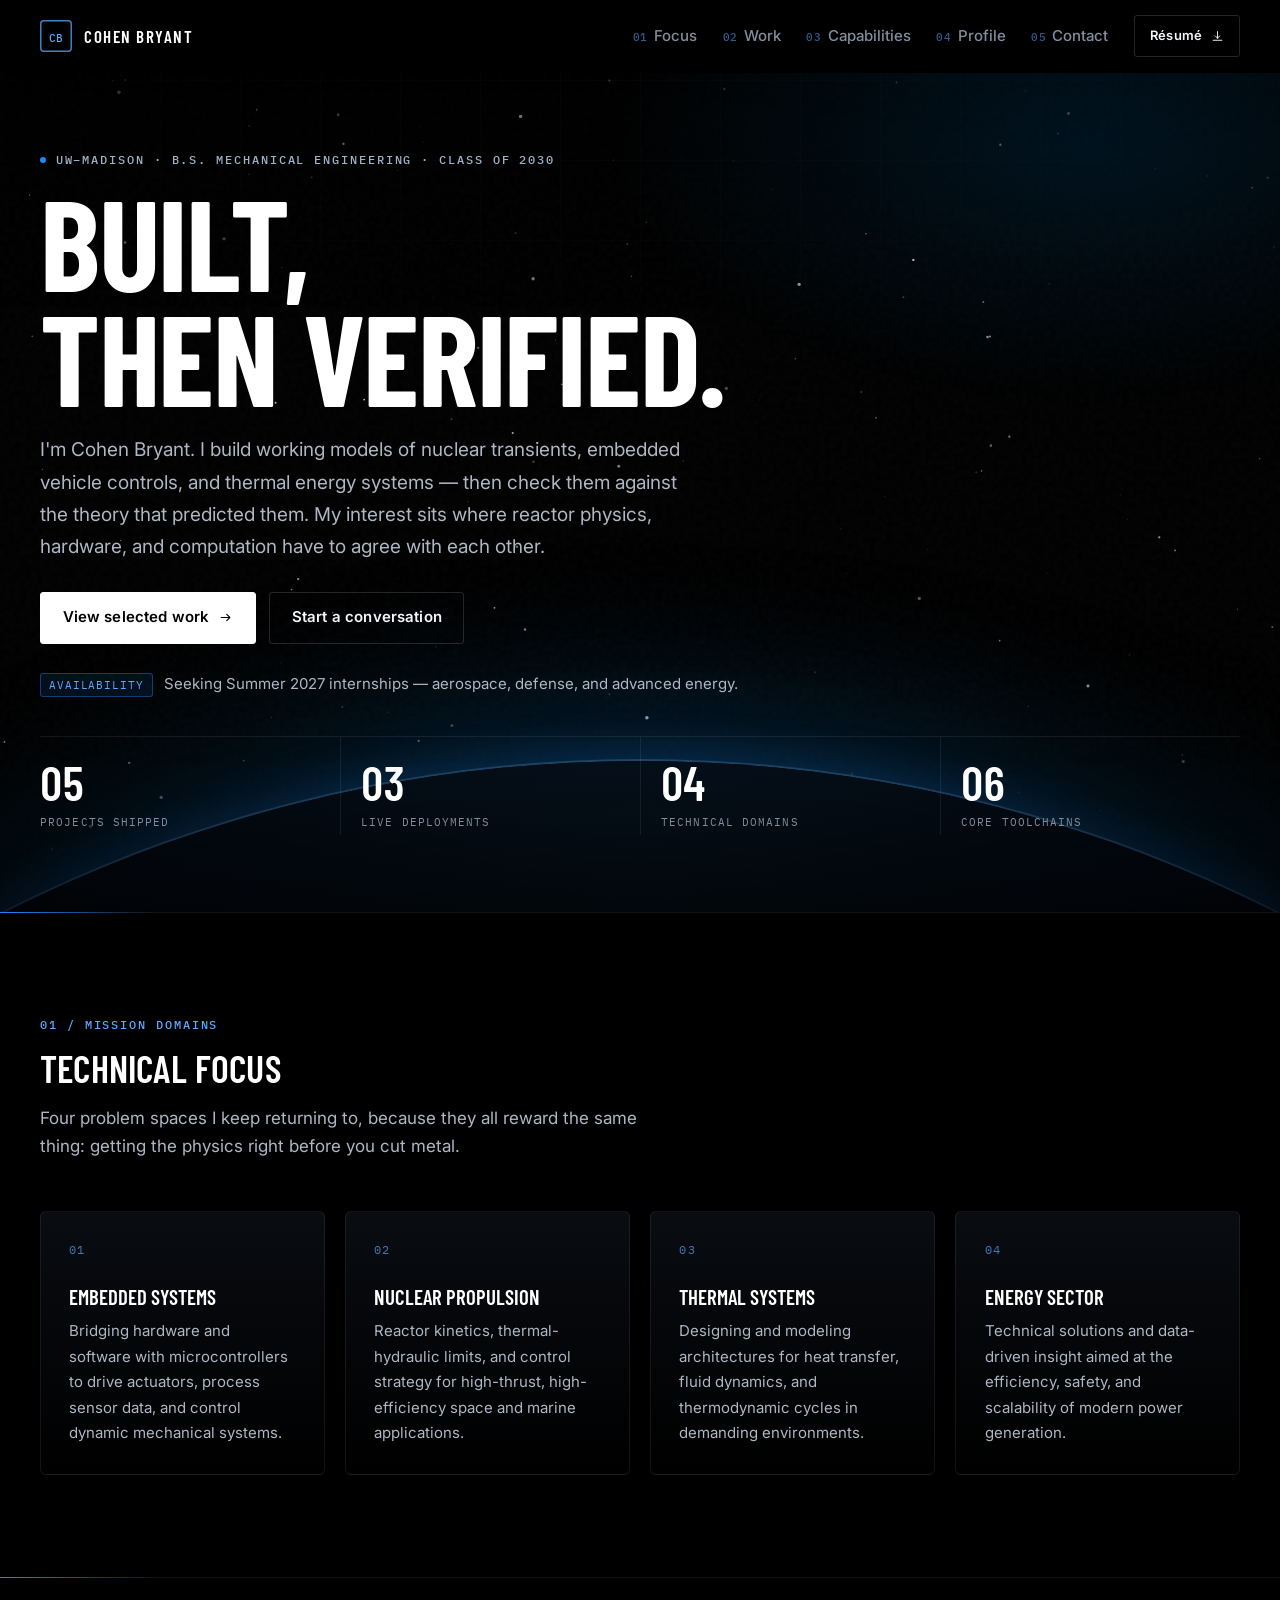
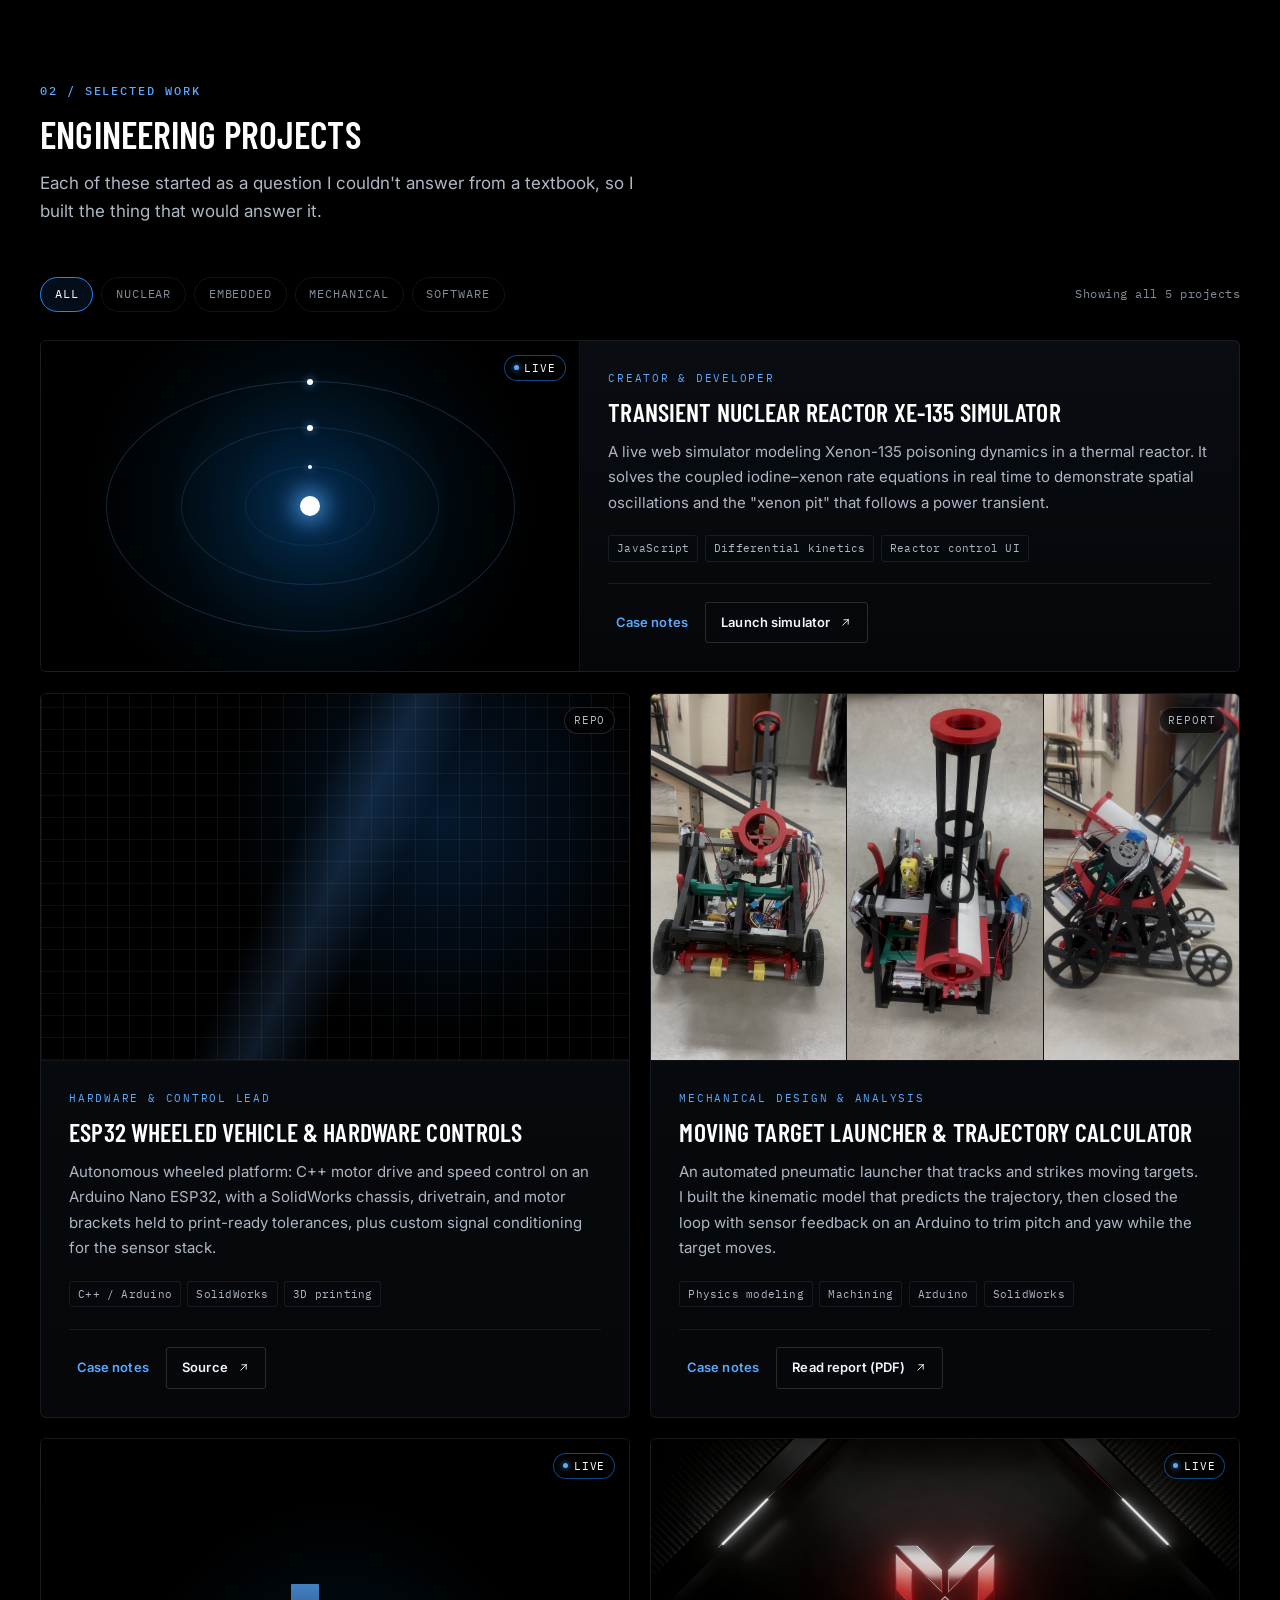
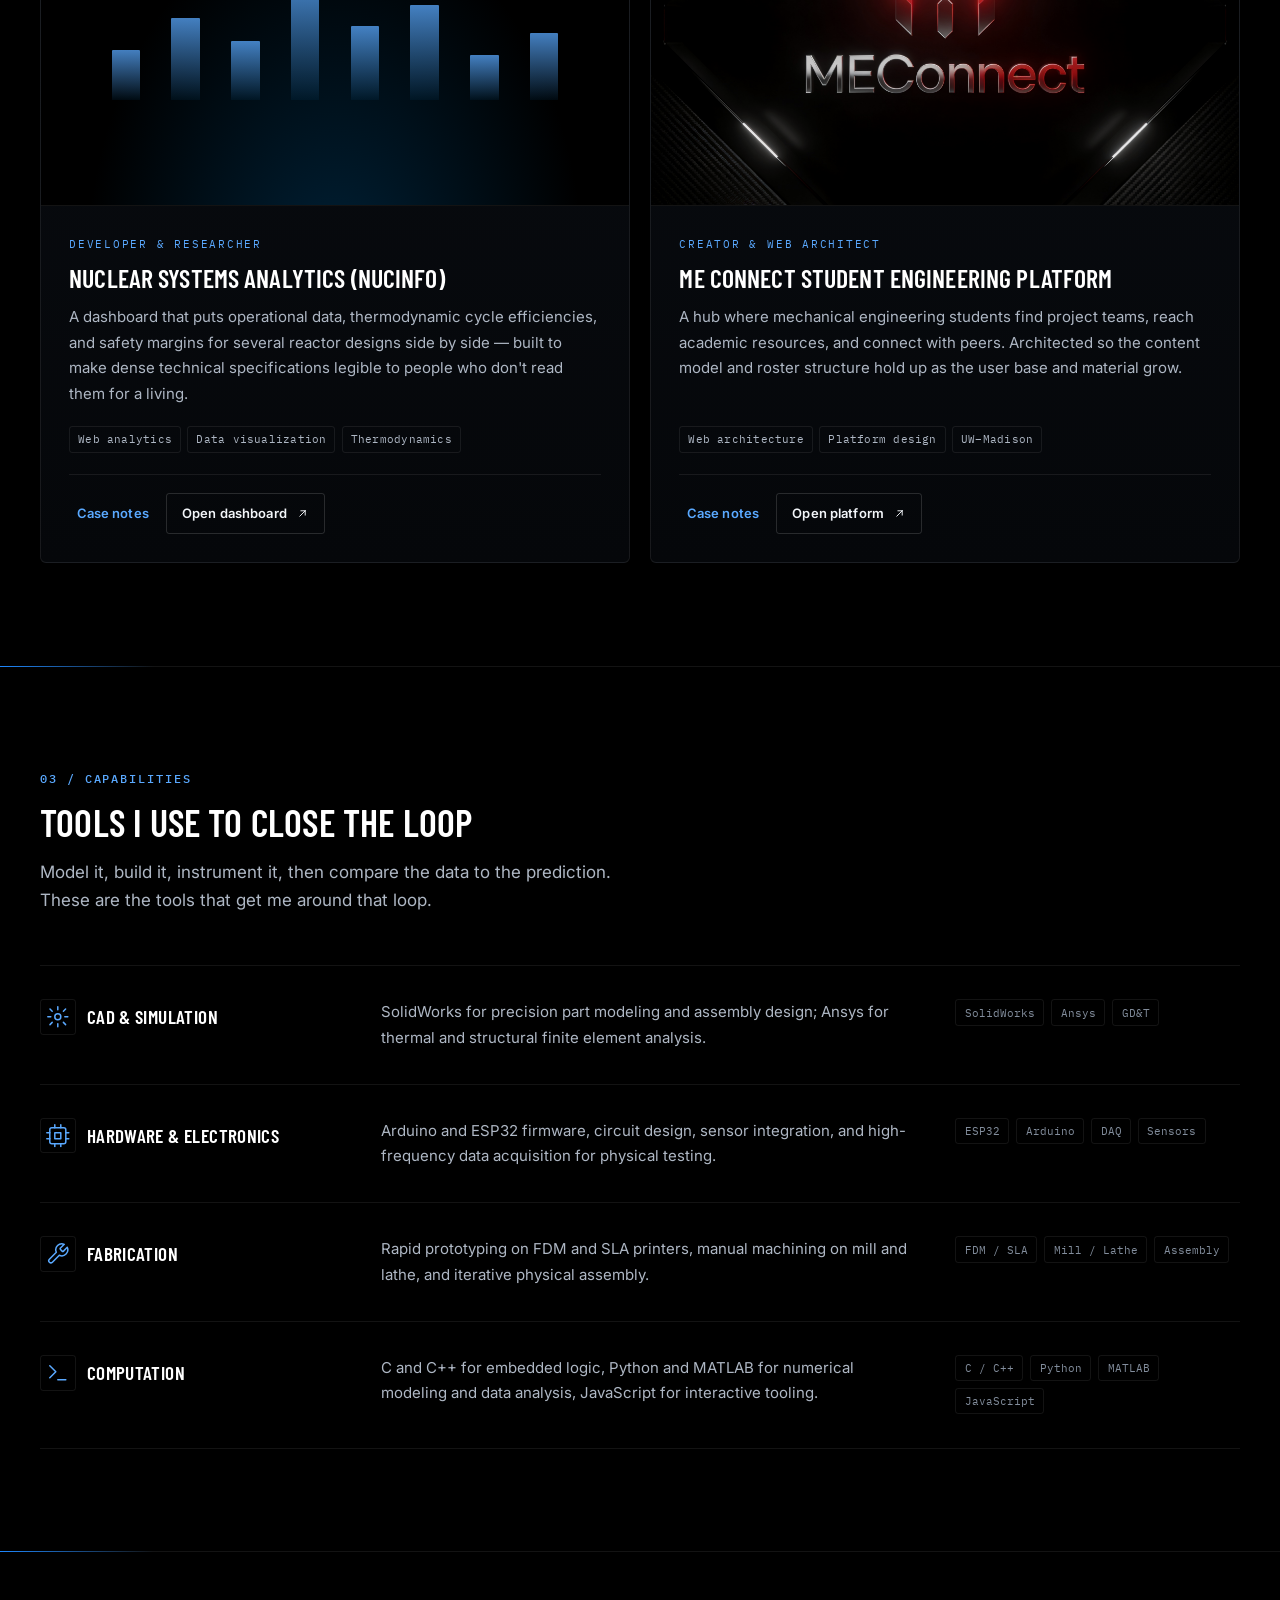
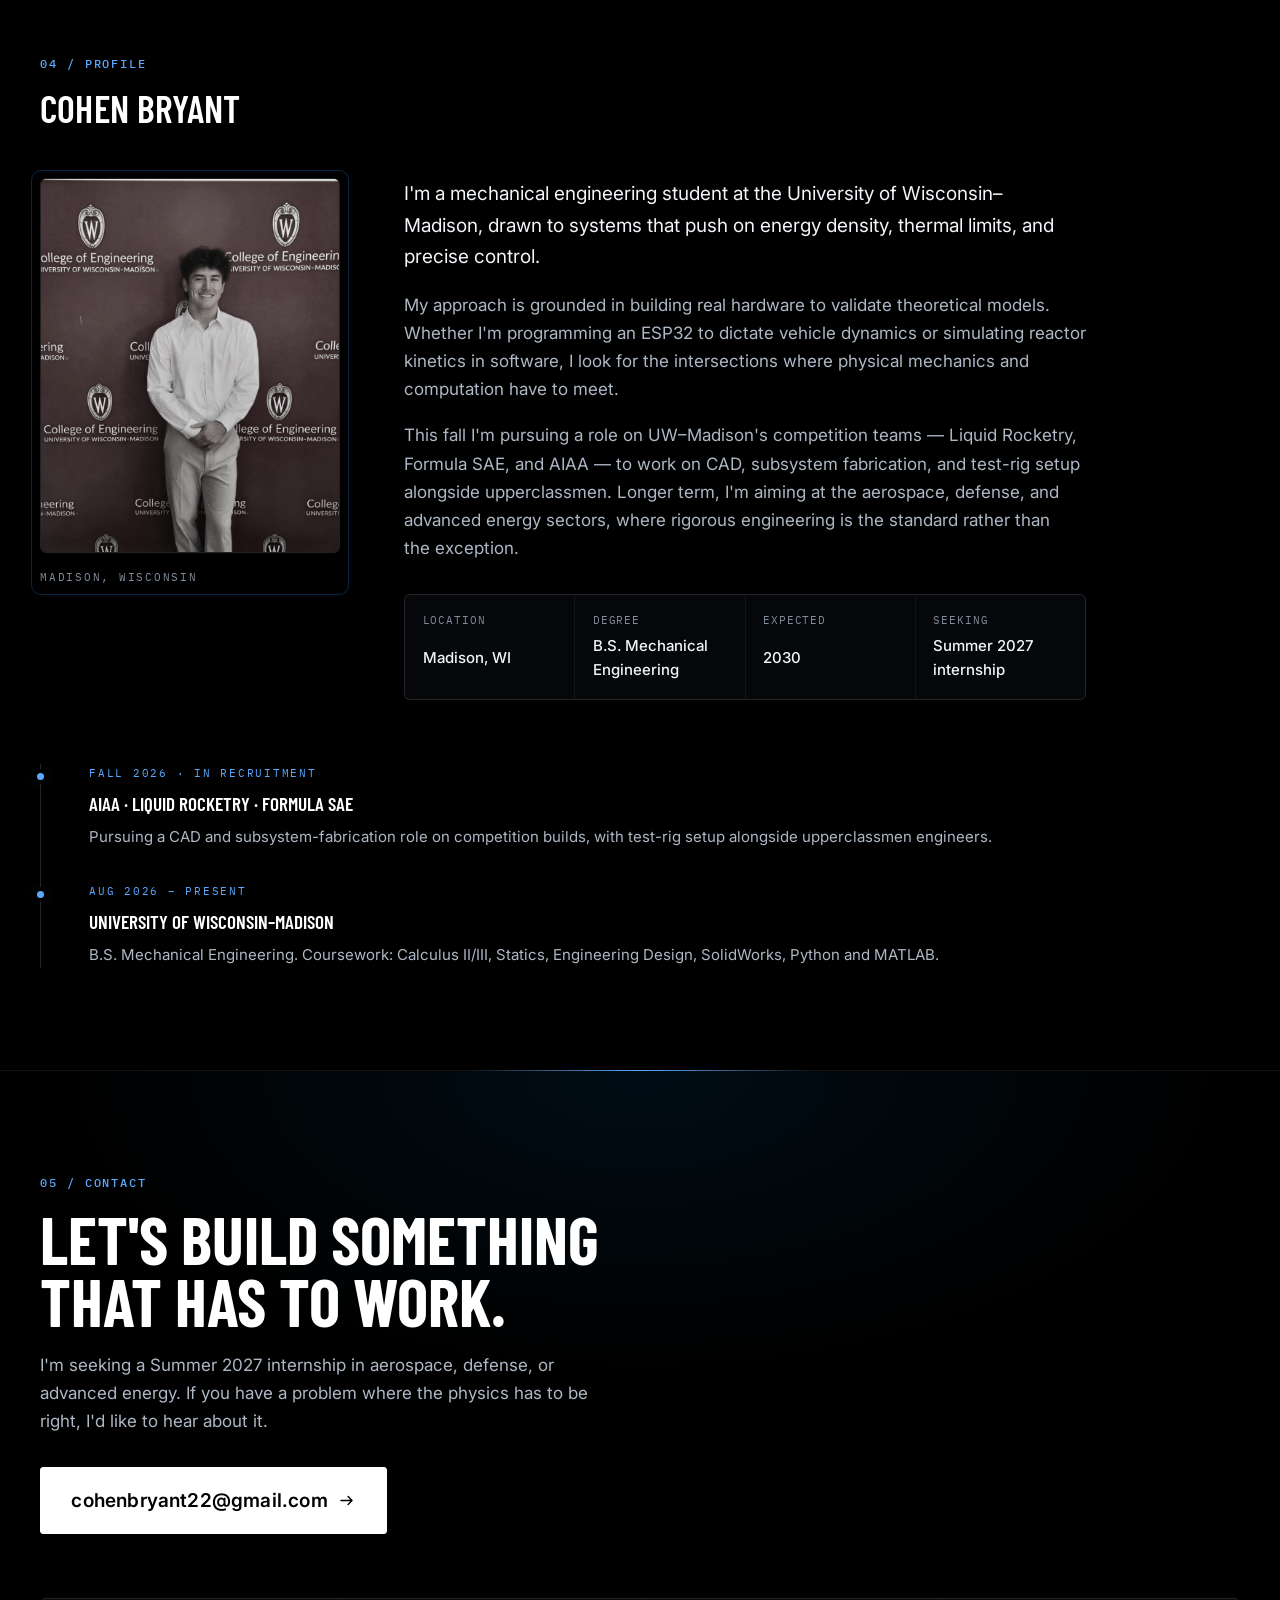
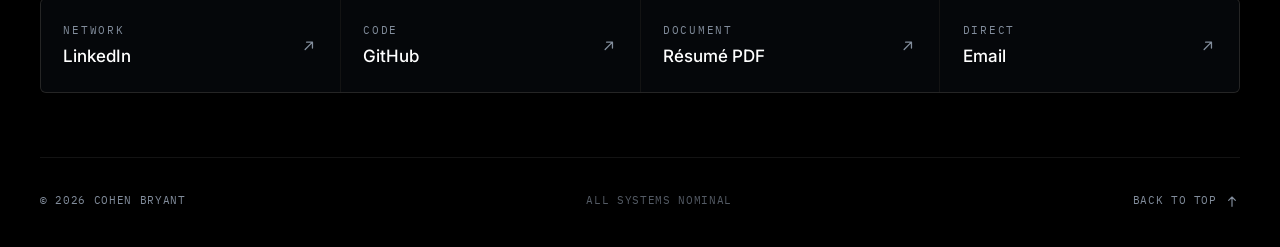
==== index.html @ 063d66de "Rebuild portfolio with SpaceX-inspired design system and deployment infra Rework the site so it read" ====
<!DOCTYPE html>
<html lang="en" dir="ltr">
<head>
<meta charset="UTF-8">
<meta name="viewport" content="width=device-width, initial-scale=1">

<title>Cohen Bryant — Mechanical Engineering | Nuclear Propulsion &amp; Thermal Systems</title>
<meta name="description" content="Cohen Bryant is a mechanical engineering student at UW–Madison building nuclear transient models, embedded vehicle controls, and thermal energy systems — then verifying them against theory. Seeking Summer 2027 internships in aerospace, defense, and advanced energy.">
<meta name="author" content="Cohen Bryant">
<meta name="theme-color" content="#000000">
<meta name="color-scheme" content="dark">

<!--
  ┌───────────────────────────────────────────────────────────────────┐
  │  SITE URL — change this in one pass if the domain changes.        │
  │  Appears in: canonical, og:url, og:image, twitter:image,          │
  │  JSON-LD (@id + url), and sitemap.xml.                            │
  │  Current value: https://portfolio-six-ecru-11.vercel.app          │
  └───────────────────────────────────────────────────────────────────┘
-->
<link rel="canonical" href="https://portfolio-six-ecru-11.vercel.app/">

<meta property="og:type" content="website">
<meta property="og:site_name" content="Cohen Bryant">
<meta property="og:title" content="Cohen Bryant — Mechanical Engineering">
<meta property="og:description" content="Nuclear transient modeling, embedded vehicle controls, and thermal energy systems. Built, then verified.">
<meta property="og:url" content="https://portfolio-six-ecru-11.vercel.app/">
<meta property="og:image" content="https://portfolio-six-ecru-11.vercel.app/assets/og-cover.png">
<meta property="og:image:width" content="1200">
<meta property="og:image:height" content="630">
<meta property="og:image:alt" content="Cohen Bryant — Mechanical Engineering, University of Wisconsin–Madison">
<meta property="og:locale" content="en_US">

<meta name="twitter:card" content="summary_large_image">
<meta name="twitter:title" content="Cohen Bryant — Mechanical Engineering">
<meta name="twitter:description" content="Nuclear transient modeling, embedded vehicle controls, and thermal energy systems. Built, then verified.">
<meta name="twitter:image" content="https://portfolio-six-ecru-11.vercel.app/assets/og-cover.png">

<link rel="icon" href="assets/favicon.svg" type="image/svg+xml">
<link rel="apple-touch-icon" href="assets/apple-touch-icon.png">
<link rel="manifest" href="site.webmanifest">

<link rel="preconnect" href="https://fonts.googleapis.com">
<link rel="preconnect" href="https://fonts.gstatic.com" crossorigin>
<link rel="stylesheet" href="https://fonts.googleapis.com/css2?family=Barlow+Condensed:wght@500;600;700&family=IBM+Plex+Mono:wght@400;500&family=Inter:wght@400;500;600;700&display=swap">
<link rel="stylesheet" href="styles.css">

<script>document.documentElement.classList.add('js');</script>

<script type="application/ld+json">
{
  "@context": "https://schema.org",
  "@graph": [
    {
      "@type": "Person",
      "@id": "https://portfolio-six-ecru-11.vercel.app/#cohen",
      "name": "Cohen Bryant",
      "url": "https://portfolio-six-ecru-11.vercel.app/",
      "image": "https://portfolio-six-ecru-11.vercel.app/assets/cohen-headshot.jpg",
      "email": "cohenbryant22@gmail.com",
      "jobTitle": "Mechanical Engineering Student",
      "description": "Mechanical engineering student focused on nuclear propulsion, thermal architectures, and embedded control systems.",
      "knowsAbout": ["Nuclear Propulsion", "Reactor Kinetics", "Thermal Systems", "Heat Transfer", "Embedded Systems", "SolidWorks", "Ansys", "C++", "Python", "MATLAB"],
      "alumniOf": {
        "@type": "CollegeOrUniversity",
        "name": "University of Wisconsin–Madison"
      },
      "sameAs": [
        "https://github.com/CBryant244",
        "https://www.linkedin.com/in/cohen-bryant-2511852a1/"
      ]
    },
    {
      "@type": "WebSite",
      "@id": "https://portfolio-six-ecru-11.vercel.app/#website",
      "url": "https://portfolio-six-ecru-11.vercel.app/",
      "name": "Cohen Bryant — Engineering Portfolio",
      "inLanguage": "en-US",
      "author": { "@id": "https://portfolio-six-ecru-11.vercel.app/#cohen" }
    },
    {
      "@type": "ItemList",
      "name": "Selected engineering work",
      "itemListElement": [
        { "@type": "ListItem", "position": 1, "name": "Transient Nuclear Reactor Xe-135 Simulator", "url": "https://xenon-project-six.vercel.app" },
        { "@type": "ListItem", "position": 2, "name": "ESP32 Wheeled Vehicle & Hardware Controls", "url": "https://github.com/CBryant244/TrackedVehicle" },
        { "@type": "ListItem", "position": 3, "name": "Moving Target Launcher & Trajectory Calculator" },
        { "@type": "ListItem", "position": 4, "name": "Nuclear Systems Analytics (NucInfo)", "url": "https://nucinfo.vercel.app" },
        { "@type": "ListItem", "position": 5, "name": "ME Connect Student Engineering Platform", "url": "https://me-connect.vercel.app" }
      ]
    }
  ]
}
</script>
</head>

<body id="top">

<a class="skip-link" href="#main">Skip to main content</a>

<div class="backdrop" aria-hidden="true">
    <div class="backdrop-grid"></div>
    <div class="backdrop-noise"></div>
</div>

<header class="nav" data-nav>
    <div class="shell nav-inner">
        <a class="brand" href="#top" aria-label="Cohen Bryant — back to top">
            <span class="brand-mark" aria-hidden="true">
                <svg viewBox="0 0 32 32" focusable="false"><rect x="0.75" y="0.75" width="30.5" height="30.5" rx="3.25"/><text x="16" y="21.5" text-anchor="middle">CB</text></svg>
            </span>
            <span class="brand-name">Cohen Bryant</span>
        </a>

        <button class="nav-toggle" type="button" data-nav-toggle aria-expanded="false" aria-controls="primary-nav">
            <span class="nav-toggle-bars" aria-hidden="true"><span></span><span></span></span>
            <span class="sr-only">Open navigation</span>
        </button>

        <nav id="primary-nav" class="nav-panel" aria-label="Primary">
            <ul class="nav-list">
                <li><a href="#focus"><span class="nav-idx" aria-hidden="true">01</span>Focus</a></li>
                <li><a href="#work"><span class="nav-idx" aria-hidden="true">02</span>Work</a></li>
                <li><a href="#capabilities"><span class="nav-idx" aria-hidden="true">03</span>Capabilities</a></li>
                <li><a href="#profile"><span class="nav-idx" aria-hidden="true">04</span>Profile</a></li>
                <li><a href="#contact"><span class="nav-idx" aria-hidden="true">05</span>Contact</a></li>
                <li class="nav-cta">
                    <a class="btn btn-outline btn-sm" href="assets/Resume_Cohen_Bryant_Nuclear_Energy_Engineering_2026-08.pdf" target="_blank" rel="noopener">
                        Résumé
                        <svg class="icon" viewBox="0 0 24 24" aria-hidden="true"><path d="M12 3v12m0 0 4-4m-4 4-4-4M4 19h16"/></svg>
                    </a>
                </li>
            </ul>
        </nav>
    </div>
    <div class="nav-progress" aria-hidden="true"><span data-progress></span></div>
</header>

<main id="main">

    <!-- ═══ HERO ═══════════════════════════════════════════════════ -->
    <section class="hero">
        <canvas class="hero-stars" data-stars aria-hidden="true"></canvas>
        <div class="hero-limb" aria-hidden="true"></div>
        <div class="hero-vignette" aria-hidden="true"></div>

        <div class="shell hero-inner">
            <p class="eyebrow hero-eyebrow" data-anim>
                <span class="beacon" aria-hidden="true"></span>
                UW–Madison · B.S. Mechanical Engineering · Class of 2030
            </p>

            <h1 class="hero-title" data-anim>Built,<br>then verified.</h1>

            <p class="hero-lede" data-anim>
                I'm Cohen Bryant. I build working models of nuclear transients, embedded vehicle
                controls, and thermal energy systems — then check them against the theory that
                predicted them. My interest sits where reactor physics, hardware, and computation
                have to agree with each other.
            </p>

            <div class="hero-actions" data-anim>
                <a class="btn btn-solid" href="#work">
                    View selected work
                    <svg class="icon" viewBox="0 0 24 24" aria-hidden="true"><path d="M5 12h14m0 0-5-5m5 5-5 5"/></svg>
                </a>
                <a class="btn btn-outline" href="mailto:cohenbryant22@gmail.com?subject=Summer%202027%20internship%20%E2%80%94%20Cohen%20Bryant">
                    Start a conversation
                </a>
            </div>

            <p class="hero-availability" data-anim>
                <span class="availability-key">Availability</span>
                Seeking Summer 2027 internships — aerospace, defense, and advanced energy.
            </p>

            <dl class="hero-stats" data-anim>
                <div class="stat">
                    <dt class="stat-label">Projects shipped</dt>
                    <dd class="stat-value"><span data-count="5" data-pad="2">05</span></dd>
                </div>
                <div class="stat">
                    <dt class="stat-label">Live deployments</dt>
                    <dd class="stat-value"><span data-count="3" data-pad="2">03</span></dd>
                </div>
                <div class="stat">
                    <dt class="stat-label">Technical domains</dt>
                    <dd class="stat-value"><span data-count="4" data-pad="2">04</span></dd>
                </div>
                <div class="stat">
                    <dt class="stat-label">Core toolchains</dt>
                    <dd class="stat-value"><span data-count="6" data-pad="2">06</span></dd>
                </div>
            </dl>
        </div>
    </section>

    <!-- ═══ 01 FOCUS ═══════════════════════════════════════════════ -->
    <section id="focus" class="band">
        <div class="shell">
            <header class="band-head" data-anim>
                <p class="eyebrow">01 / Mission domains</p>
                <h2 class="band-title">Technical focus</h2>
                <p class="band-sub">Four problem spaces I keep returning to, because they all reward
                    the same thing: getting the physics right before you cut metal.</p>
            </header>

            <ul class="focus-grid">
                <li class="tile" data-anim>
                    <span class="tile-idx" aria-hidden="true">01</span>
                    <h3 class="tile-title">Embedded Systems</h3>
                    <p class="tile-body">Bridging hardware and software with microcontrollers to drive
                        actuators, process sensor data, and control dynamic mechanical systems.</p>
                </li>
                <li class="tile" data-anim>
                    <span class="tile-idx" aria-hidden="true">02</span>
                    <h3 class="tile-title">Nuclear Propulsion</h3>
                    <p class="tile-body">Reactor kinetics, thermal-hydraulic limits, and control strategy
                        for high-thrust, high-efficiency space and marine applications.</p>
                </li>
                <li class="tile" data-anim>
                    <span class="tile-idx" aria-hidden="true">03</span>
                    <h3 class="tile-title">Thermal Systems</h3>
                    <p class="tile-body">Designing and modeling architectures for heat transfer, fluid
                        dynamics, and thermodynamic cycles in demanding environments.</p>
                </li>
                <li class="tile" data-anim>
                    <span class="tile-idx" aria-hidden="true">04</span>
                    <h3 class="tile-title">Energy Sector</h3>
                    <p class="tile-body">Technical solutions and data-driven insight aimed at the
                        efficiency, safety, and scalability of modern power generation.</p>
                </li>
            </ul>
        </div>
    </section>

    <!-- ═══ 02 WORK ════════════════════════════════════════════════ -->
    <section id="work" class="band">
        <div class="shell">
            <header class="band-head" data-anim>
                <p class="eyebrow">02 / Selected work</p>
                <h2 class="band-title">Engineering projects</h2>
                <p class="band-sub">Each of these started as a question I couldn't answer from a
                    textbook, so I built the thing that would answer it.</p>
            </header>

            <div class="filters" data-anim>
                <div class="filter-row" role="group" aria-label="Filter projects by discipline">
                    <button class="chip-btn is-active" type="button" data-filter="all" aria-pressed="true">All</button>
                    <button class="chip-btn" type="button" data-filter="nuclear" aria-pressed="false">Nuclear</button>
                    <button class="chip-btn" type="button" data-filter="embedded" aria-pressed="false">Embedded</button>
                    <button class="chip-btn" type="button" data-filter="mechanical" aria-pressed="false">Mechanical</button>
                    <button class="chip-btn" type="button" data-filter="software" aria-pressed="false">Software</button>
                </div>
                <p class="filter-status" data-filter-status role="status">Showing all 5 projects</p>
            </div>

            <div class="work-grid" data-work-grid>

                <!-- Xe-135 Simulator (featured) -->
                <article class="card is-featured" data-anim data-tags="nuclear software">
                    <div class="card-visual">
                        <div class="viz-reactor" aria-hidden="true">
                            <span class="viz-core"></span>
                            <span class="viz-ring viz-ring-1"></span>
                            <span class="viz-ring viz-ring-2"></span>
                            <span class="viz-ring viz-ring-3"></span>
                        </div>
                        <span class="card-status is-live">Live</span>
                    </div>
                    <div class="card-body">
                        <p class="card-role">Creator &amp; Developer</p>
                        <h3 class="card-title">Transient Nuclear Reactor Xe-135 Simulator</h3>
                        <p class="card-desc">A live web simulator modeling Xenon-135 poisoning dynamics in a
                            thermal reactor. It solves the coupled iodine–xenon rate equations in real time to
                            demonstrate spatial oscillations and the "xenon pit" that follows a power transient.</p>
                        <ul class="tag-row">
                            <li>JavaScript</li>
                            <li>Differential kinetics</li>
                            <li>Reactor control UI</li>
                        </ul>
                        <div class="card-actions">
                            <button class="btn btn-ghost btn-sm" type="button" data-open="case-xe135">Case notes</button>
                            <a class="btn btn-outline btn-sm" href="https://xenon-project-six.vercel.app" target="_blank" rel="noopener">
                                Launch simulator
                                <svg class="icon" viewBox="0 0 24 24" aria-hidden="true"><path d="M7 17 17 7m0 0H9m8 0v8"/></svg>
                            </a>
                        </div>
                    </div>
                </article>

                <!-- ESP32 Vehicle -->
                <article class="card" data-anim data-tags="embedded mechanical">
                    <div class="card-visual">
                        <div class="viz-trace" aria-hidden="true"></div>
                        <span class="card-status">Repo</span>
                    </div>
                    <div class="card-body">
                        <p class="card-role">Hardware &amp; Control Lead</p>
                        <h3 class="card-title">ESP32 Wheeled Vehicle &amp; Hardware Controls</h3>
                        <p class="card-desc">Autonomous wheeled platform: C++ motor drive and speed control on an
                            Arduino Nano ESP32, with a SolidWorks chassis, drivetrain, and motor brackets held to
                            print-ready tolerances, plus custom signal conditioning for the sensor stack.</p>
                        <ul class="tag-row">
                            <li>C++ / Arduino</li>
                            <li>SolidWorks</li>
                            <li>3D printing</li>
                        </ul>
                        <div class="card-actions">
                            <button class="btn btn-ghost btn-sm" type="button" data-open="case-esp32">Case notes</button>
                            <a class="btn btn-outline btn-sm" href="https://github.com/CBryant244/TrackedVehicle" target="_blank" rel="noopener">
                                Source
                                <svg class="icon" viewBox="0 0 24 24" aria-hidden="true"><path d="M7 17 17 7m0 0H9m8 0v8"/></svg>
                            </a>
                        </div>
                    </div>
                </article>

                <!-- Launcher -->
                <article class="card" data-anim data-tags="mechanical embedded">
                    <div class="card-visual">
                        <div class="viz-gallery">
                            <img src="assets/launcher-front.jpg" width="768" height="1024" loading="lazy" decoding="async" alt="Launcher front view showing the wheeled chassis and ball feed tube">
                            <img src="assets/launcher-top.jpg" width="768" height="1024" loading="lazy" decoding="async" alt="Launcher top view showing the barrel and feed mechanism">
                            <img src="assets/launcher-side.jpg" width="768" height="1024" loading="lazy" decoding="async" alt="Launcher side view showing the structural framework">
                        </div>
                        <span class="card-status">Report</span>
                    </div>
                    <div class="card-body">
                        <p class="card-role">Mechanical Design &amp; Analysis</p>
                        <h3 class="card-title">Moving Target Launcher &amp; Trajectory Calculator</h3>
                        <p class="card-desc">An automated pneumatic launcher that tracks and strikes moving targets.
                            I built the kinematic model that predicts the trajectory, then closed the loop with
                            sensor feedback on an Arduino to trim pitch and yaw while the target moves.</p>
                        <ul class="tag-row">
                            <li>Physics modeling</li>
                            <li>Machining</li>
                            <li>Arduino</li>
                            <li>SolidWorks</li>
                        </ul>
                        <div class="card-actions">
                            <button class="btn btn-ghost btn-sm" type="button" data-open="case-launcher">Case notes</button>
                            <a class="btn btn-outline btn-sm" href="assets/Ball launcher Portfolio.pdf" target="_blank" rel="noopener">
                                Read report (PDF)
                                <svg class="icon" viewBox="0 0 24 24" aria-hidden="true"><path d="M7 17 17 7m0 0H9m8 0v8"/></svg>
                            </a>
                        </div>
                    </div>
                </article>

                <!-- NucInfo -->
                <article class="card" data-anim data-tags="nuclear software">
                    <div class="card-visual">
                        <div class="viz-bars" aria-hidden="true">
                            <span></span><span></span><span></span><span></span>
                            <span></span><span></span><span></span><span></span>
                        </div>
                        <span class="card-status is-live">Live</span>
                    </div>
                    <div class="card-body">
                        <p class="card-role">Developer &amp; Researcher</p>
                        <h3 class="card-title">Nuclear Systems Analytics (NucInfo)</h3>
                        <p class="card-desc">A dashboard that puts operational data, thermodynamic cycle efficiencies,
                            and safety margins for several reactor designs side by side — built to make dense
                            technical specifications legible to people who don't read them for a living.</p>
                        <ul class="tag-row">
                            <li>Web analytics</li>
                            <li>Data visualization</li>
                            <li>Thermodynamics</li>
                        </ul>
                        <div class="card-actions">
                            <button class="btn btn-ghost btn-sm" type="button" data-open="case-nucinfo">Case notes</button>
                            <a class="btn btn-outline btn-sm" href="https://nucinfo.vercel.app" target="_blank" rel="noopener">
                                Open dashboard
                                <svg class="icon" viewBox="0 0 24 24" aria-hidden="true"><path d="M7 17 17 7m0 0H9m8 0v8"/></svg>
                            </a>
                        </div>
                    </div>
                </article>

                <!-- ME Connect -->
                <article class="card" data-anim data-tags="software">
                    <div class="card-visual">
                        <img class="viz-photo" src="assets/seedream-4.5_a_cinematic_photo_of_A_high-end_modern_tech_logo_centered_on_a_deep_charcoal_bla-0.jpg" width="2560" height="1440" loading="lazy" decoding="async" alt="ME Connect platform brand mark">
                        <span class="card-status is-live">Live</span>
                    </div>
                    <div class="card-body">
                        <p class="card-role">Creator &amp; Web Architect</p>
                        <h3 class="card-title">ME Connect Student Engineering Platform</h3>
                        <p class="card-desc">A hub where mechanical engineering students find project teams, reach
                            academic resources, and connect with peers. Architected so the content model and roster
                            structure hold up as the user base and material grow.</p>
                        <ul class="tag-row">
                            <li>Web architecture</li>
                            <li>Platform design</li>
                            <li>UW–Madison</li>
                        </ul>
                        <div class="card-actions">
                            <button class="btn btn-ghost btn-sm" type="button" data-open="case-meconnect">Case notes</button>
                            <a class="btn btn-outline btn-sm" href="https://me-connect.vercel.app" target="_blank" rel="noopener">
                                Open platform
                                <svg class="icon" viewBox="0 0 24 24" aria-hidden="true"><path d="M7 17 17 7m0 0H9m8 0v8"/></svg>
                            </a>
                        </div>
                    </div>
                </article>

            </div>

            <p class="work-empty" data-work-empty hidden>No projects match that filter yet.</p>
        </div>
    </section>

    <!-- ═══ 03 CAPABILITIES ════════════════════════════════════════ -->
    <section id="capabilities" class="band">
        <div class="shell">
            <header class="band-head" data-anim>
                <p class="eyebrow">03 / Capabilities</p>
                <h2 class="band-title">Tools I use to close the loop</h2>
                <p class="band-sub">Model it, build it, instrument it, then compare the data to the
                    prediction. These are the tools that get me around that loop.</p>
            </header>

            <div class="spec-sheet">
                <div class="spec-row" data-anim>
                    <div class="spec-key">
                        <svg class="icon" viewBox="0 0 24 24" aria-hidden="true"><path d="M12 15a3 3 0 1 0 0-6 3 3 0 0 0 0 6Z"/><path d="M12 2v3m0 14v3M4.2 4.2l2.2 2.2m11.2 11.2 2.2 2.2M2 12h3m14 0h3M4.2 19.8l2.2-2.2M17.6 6.4l2.2-2.2"/></svg>
                        <span>CAD &amp; Simulation</span>
                    </div>
                    <p class="spec-value">SolidWorks for precision part modeling and assembly design; Ansys for
                        thermal and structural finite element analysis.</p>
                    <ul class="spec-tags"><li>SolidWorks</li><li>Ansys</li><li>GD&amp;T</li></ul>
                </div>

                <div class="spec-row" data-anim>
                    <div class="spec-key">
                        <svg class="icon" viewBox="0 0 24 24" aria-hidden="true"><rect x="4" y="4" width="16" height="16" rx="2"/><rect x="9" y="9" width="6" height="6"/><path d="M9 1v3m6-3v3M9 20v3m6-3v3M20 9h3m-3 6h3M1 9h3m-3 6h3"/></svg>
                        <span>Hardware &amp; Electronics</span>
                    </div>
                    <p class="spec-value">Arduino and ESP32 firmware, circuit design, sensor integration, and
                        high-frequency data acquisition for physical testing.</p>
                    <ul class="spec-tags"><li>ESP32</li><li>Arduino</li><li>DAQ</li><li>Sensors</li></ul>
                </div>

                <div class="spec-row" data-anim>
                    <div class="spec-key">
                        <svg class="icon" viewBox="0 0 24 24" aria-hidden="true"><path d="M14.7 6.3a1 1 0 0 0 0 1.4l1.6 1.6a1 1 0 0 0 1.4 0l3.77-3.77a6 6 0 0 1-7.94 7.94l-6.91 6.91a2.12 2.12 0 0 1-3-3l6.91-6.91a6 6 0 0 1 7.94-7.94l-3.76 3.76Z"/></svg>
                        <span>Fabrication</span>
                    </div>
                    <p class="spec-value">Rapid prototyping on FDM and SLA printers, manual machining on mill and
                        lathe, and iterative physical assembly.</p>
                    <ul class="spec-tags"><li>FDM / SLA</li><li>Mill / Lathe</li><li>Assembly</li></ul>
                </div>

                <div class="spec-row" data-anim>
                    <div class="spec-key">
                        <svg class="icon" viewBox="0 0 24 24" aria-hidden="true"><path d="m4 17 6-6-6-6m8 14h8"/></svg>
                        <span>Computation</span>
                    </div>
                    <p class="spec-value">C and C++ for embedded logic, Python and MATLAB for numerical modeling and
                        data analysis, JavaScript for interactive tooling.</p>
                    <ul class="spec-tags"><li>C / C++</li><li>Python</li><li>MATLAB</li><li>JavaScript</li></ul>
                </div>
            </div>
        </div>
    </section>

    <!-- ═══ 04 PROFILE ═════════════════════════════════════════════ -->
    <section id="profile" class="band">
        <div class="shell">
            <header class="band-head" data-anim>
                <p class="eyebrow">04 / Profile</p>
                <h2 class="band-title">Cohen Bryant</h2>
            </header>

            <div class="profile">
                <figure class="profile-figure" data-anim>
                    <img src="assets/cohen-headshot.jpg" width="890" height="1024" loading="lazy" decoding="async" alt="Cohen Bryant at the UW–Madison College of Engineering">
                    <figcaption>Madison, Wisconsin</figcaption>
                </figure>

                <div class="profile-copy" data-anim>
                    <p class="profile-lead">I'm a mechanical engineering student at the University of
                        Wisconsin–Madison, drawn to systems that push on energy density, thermal limits,
                        and precise control.</p>
                    <p>My approach is grounded in building real hardware to validate theoretical models.
                        Whether I'm programming an ESP32 to dictate vehicle dynamics or simulating reactor
                        kinetics in software, I look for the intersections where physical mechanics and
                        computation have to meet.</p>
                    <p>This fall I'm pursuing a role on UW–Madison's competition teams — Liquid Rocketry,
                        Formula SAE, and AIAA — to work on CAD, subsystem fabrication, and test-rig setup
                        alongside upperclassmen. Longer term, I'm aiming at the aerospace, defense, and
                        advanced energy sectors, where rigorous engineering is the standard rather than
                        the exception.</p>

                    <ul class="profile-facts">
                        <li><span>Location</span> Madison, WI</li>
                        <li><span>Degree</span> B.S. Mechanical Engineering</li>
                        <li><span>Expected</span> 2030</li>
                        <li><span>Seeking</span> Summer 2027 internship</li>
                    </ul>
                </div>
            </div>

            <ol class="timeline">
                <li class="timeline-item" data-anim>
                    <p class="timeline-date">Fall 2026 · In recruitment</p>
                    <h3 class="timeline-title">AIAA · Liquid Rocketry · Formula SAE</h3>
                    <p class="timeline-desc">Pursuing a CAD and subsystem-fabrication role on competition builds,
                        with test-rig setup alongside upperclassmen engineers.</p>
                </li>
                <li class="timeline-item" data-anim>
                    <p class="timeline-date">Aug 2026 – Present</p>
                    <h3 class="timeline-title">University of Wisconsin–Madison</h3>
                    <p class="timeline-desc">B.S. Mechanical Engineering. Coursework: Calculus II/III, Statics,
                        Engineering Design, SolidWorks, Python and MATLAB.</p>
                </li>
            </ol>
        </div>
    </section>

</main>

<!-- ═══ 05 CONTACT ═════════════════════════════════════════════════ -->
<footer id="contact" class="footer">
    <div class="shell">
        <div class="footer-head" data-anim>
            <p class="eyebrow">05 / Contact</p>
            <h2 class="footer-title">Let's build something<br>that has to work.</h2>
            <p class="footer-sub">I'm seeking a Summer 2027 internship in aerospace, defense, or advanced
                energy. If you have a problem where the physics has to be right, I'd like to hear about it.</p>
            <a class="btn btn-solid btn-lg" href="mailto:cohenbryant22@gmail.com?subject=Summer%202027%20internship%20%E2%80%94%20Cohen%20Bryant">
                cohenbryant22@gmail.com
                <svg class="icon" viewBox="0 0 24 24" aria-hidden="true"><path d="M5 12h14m0 0-5-5m5 5-5 5"/></svg>
            </a>
        </div>

        <ul class="footer-links" data-anim>
            <li>
                <a href="https://www.linkedin.com/in/cohen-bryant-2511852a1/" target="_blank" rel="noopener">
                    <span class="link-key">Network</span>
                    <span class="link-val">LinkedIn</span>
                    <svg class="icon" viewBox="0 0 24 24" aria-hidden="true"><path d="M7 17 17 7m0 0H9m8 0v8"/></svg>
                </a>
            </li>
            <li>
                <a href="https://github.com/CBryant244" target="_blank" rel="noopener">
                    <span class="link-key">Code</span>
                    <span class="link-val">GitHub</span>
                    <svg class="icon" viewBox="0 0 24 24" aria-hidden="true"><path d="M7 17 17 7m0 0H9m8 0v8"/></svg>
                </a>
            </li>
            <li>
                <a href="assets/Resume_Cohen_Bryant_Nuclear_Energy_Engineering_2026-08.pdf" target="_blank" rel="noopener">
                    <span class="link-key">Document</span>
                    <span class="link-val">Résumé PDF</span>
                    <svg class="icon" viewBox="0 0 24 24" aria-hidden="true"><path d="M7 17 17 7m0 0H9m8 0v8"/></svg>
                </a>
            </li>
            <li>
                <a href="mailto:cohenbryant22@gmail.com">
                    <span class="link-key">Direct</span>
                    <span class="link-val">Email</span>
                    <svg class="icon" viewBox="0 0 24 24" aria-hidden="true"><path d="M7 17 17 7m0 0H9m8 0v8"/></svg>
                </a>
            </li>
        </ul>

        <div class="footer-base">
            <p>&copy; <span data-year>2026</span> Cohen Bryant</p>
            <p class="footer-sig">All systems nominal</p>
            <a class="footer-top" href="#top">
                Back to top
                <svg class="icon" viewBox="0 0 24 24" aria-hidden="true"><path d="M12 20V6m0 0-5 5m5-5 5 5"/></svg>
            </a>
        </div>
    </div>
</footer>

<!-- ═══ CASE NOTE DIALOGS ══════════════════════════════════════════ -->
<dialog id="case-xe135" class="case" aria-labelledby="case-xe135-title">
    <article class="case-inner">
        <header class="case-head">
            <p class="card-role">Creator &amp; Developer</p>
            <h2 id="case-xe135-title" class="case-title">Transient Nuclear Reactor Xe-135 Simulator</h2>
            <button class="case-close" type="button" data-close><svg class="icon" viewBox="0 0 24 24" aria-hidden="true"><path d="M18 6 6 18M6 6l12 12"/></svg><span class="sr-only">Close case notes</span></button>
        </header>
        <div class="case-body">
            <p>A visual, real-time representation of Xenon-135 behavior in a reactor core during
                load-following transients.</p>
            <h3>Technical details</h3>
            <ul>
                <li>Numerical solvers in JavaScript integrate the coupled Iodine-135 and Xenon-135
                    concentration equations over simulated time.</li>
                <li>A control interface lets the operator move reactor power and watch the delayed
                    isotopic response that follows.</li>
                <li>Core dynamics are visualized to illustrate xenon-pit dead time and the risk of
                    spatial power oscillation.</li>
            </ul>
        </div>
        <footer class="case-foot">
            <a class="btn btn-solid btn-sm" href="https://xenon-project-six.vercel.app" target="_blank" rel="noopener">Launch simulator<svg class="icon" viewBox="0 0 24 24" aria-hidden="true"><path d="M7 17 17 7m0 0H9m8 0v8"/></svg></a>
        </footer>
    </article>
</dialog>

<dialog id="case-esp32" class="case" aria-labelledby="case-esp32-title">
    <article class="case-inner">
        <header class="case-head">
            <p class="card-role">Hardware &amp; Control Lead</p>
            <h2 id="case-esp32-title" class="case-title">ESP32 Wheeled Vehicle &amp; Hardware Controls</h2>
            <button class="case-close" type="button" data-close><svg class="icon" viewBox="0 0 24 24" aria-hidden="true"><path d="M18 6 6 18M6 6l12 12"/></svg><span class="sr-only">Close case notes</span></button>
        </header>
        <div class="case-body">
            <p>An autonomous wheeled platform that sits directly on the seam between mechanical design
                and embedded control.</p>
            <h3>Technical details</h3>
            <ul>
                <li>Arduino Nano ESP32 programmed in C++ to manage motor drive logic, speed control, and
                    hardware signal processing.</li>
                <li>Custom chassis and drivetrain modeled in SolidWorks with tight tolerances on the
                    3D-printed drive components and motor brackets.</li>
                <li>Sensor signal processing implemented alongside a structured code layout and documented
                    wiring schematics, so the build stays reproducible.</li>
            </ul>
        </div>
        <footer class="case-foot">
            <a class="btn btn-solid btn-sm" href="https://github.com/CBryant244/TrackedVehicle" target="_blank" rel="noopener">View source<svg class="icon" viewBox="0 0 24 24" aria-hidden="true"><path d="M7 17 17 7m0 0H9m8 0v8"/></svg></a>
        </footer>
    </article>
</dialog>

<dialog id="case-launcher" class="case" aria-labelledby="case-launcher-title">
    <article class="case-inner">
        <header class="case-head">
            <p class="card-role">Mechanical Design &amp; Analysis</p>
            <h2 id="case-launcher-title" class="case-title">Moving Target Launcher &amp; Trajectory Calculator</h2>
            <button class="case-close" type="button" data-close><svg class="icon" viewBox="0 0 24 24" aria-hidden="true"><path d="M18 6 6 18M6 6l12 12"/></svg><span class="sr-only">Close case notes</span></button>
        </header>
        <div class="case-body">
            <p>A multi-disciplinary build combining mechanical fabrication with a dynamic targeting
                algorithm.</p>
            <h3>Technical details</h3>
            <ul>
                <li>Pneumatic launch mechanism and structural chassis designed in SolidWorks, then
                    manually machined and assembled.</li>
                <li>Kinematic algorithms compute the required launch angle from target velocity and
                    range.</li>
                <li>Servos and sensors integrated on an Arduino to make real-time corrections to
                    launcher pitch and yaw.</li>
            </ul>
        </div>
        <footer class="case-foot">
            <a class="btn btn-solid btn-sm" href="assets/Ball launcher Portfolio.pdf" target="_blank" rel="noopener">Read full report<svg class="icon" viewBox="0 0 24 24" aria-hidden="true"><path d="M7 17 17 7m0 0H9m8 0v8"/></svg></a>
        </footer>
    </article>
</dialog>

<dialog id="case-nucinfo" class="case" aria-labelledby="case-nucinfo-title">
    <article class="case-inner">
        <header class="case-head">
            <p class="card-role">Developer &amp; Researcher</p>
            <h2 id="case-nucinfo-title" class="case-title">Nuclear Systems Analytics (NucInfo)</h2>
            <button class="case-close" type="button" data-close><svg class="icon" viewBox="0 0 24 24" aria-hidden="true"><path d="M18 6 6 18M6 6l12 12"/></svg><span class="sr-only">Close case notes</span></button>
        </header>
        <div class="case-body">
            <p>An information dashboard aimed at making nuclear energy operations legible through data
                transparency.</p>
            <h3>Technical details</h3>
            <ul>
                <li>Thermodynamic cycle data, safety margins, and operational metrics aggregated across
                    Generation III+ and Generation IV reactor types.</li>
                <li>Interactive web interface built to visualize dense comparative data sets.</li>
                <li>Underlying data architecture structured so new reactor technologies and published
                    performance metrics drop in cleanly.</li>
            </ul>
        </div>
        <footer class="case-foot">
            <a class="btn btn-solid btn-sm" href="https://nucinfo.vercel.app" target="_blank" rel="noopener">Open dashboard<svg class="icon" viewBox="0 0 24 24" aria-hidden="true"><path d="M7 17 17 7m0 0H9m8 0v8"/></svg></a>
        </footer>
    </article>
</dialog>

<dialog id="case-meconnect" class="case" aria-labelledby="case-meconnect-title">
    <article class="case-inner">
        <header class="case-head">
            <p class="card-role">Creator &amp; Web Architect</p>
            <h2 id="case-meconnect-title" class="case-title">ME Connect Student Engineering Platform</h2>
            <button class="case-close" type="button" data-close><svg class="icon" viewBox="0 0 24 24" aria-hidden="true"><path d="M18 6 6 18M6 6l12 12"/></svg><span class="sr-only">Close case notes</span></button>
        </header>
        <div class="case-body">
            <p>Centralized digital infrastructure for collaboration inside the UW–Madison mechanical
                engineering student body.</p>
            <h3>Technical details</h3>
            <ul>
                <li>Full-stack architecture prioritizing fast loads, responsive layout, and navigation
                    that doesn't need explaining.</li>
                <li>User authentication and a database structure managing team rosters, project
                    postings, and shared resources.</li>
                <li>Deployed with CI/CD so feature updates ship without downtime.</li>
            </ul>
        </div>
        <footer class="case-foot">
            <a class="btn btn-solid btn-sm" href="https://me-connect.vercel.app" target="_blank" rel="noopener">Open platform<svg class="icon" viewBox="0 0 24 24" aria-hidden="true"><path d="M7 17 17 7m0 0H9m8 0v8"/></svg></a>
        </footer>
    </article>
</dialog>

<script src="script.js" defer></script>
</body>
</html>
---- styles.css ----
@charset "UTF-8";
/* ==========================================================================
   Cohen Bryant — Engineering Portfolio
   Palette: SpaceX-inspired. Pure black, white type, steel greys,
            restrained blue accents (#005288 signature → #5AA9FF for legibility).
   Architecture: cascade layers, design tokens, zero dependencies, zero build.
   ========================================================================== */

@layer reset, tokens, base, layout, components, sections, motion, utilities;

/* ══ RESET ═══════════════════════════════════════════════════════════════ */
@layer reset {
    *, *::before, *::after { box-sizing: border-box; }
    * { margin: 0; padding: 0; }
    [hidden] { display: none !important; }

    html { -webkit-text-size-adjust: 100%; text-size-adjust: 100%; }
    body { -webkit-font-smoothing: antialiased; -moz-osx-font-smoothing: grayscale; }

    img, svg, canvas, video { display: block; max-width: 100%; }
    img { height: auto; }
    button, input, select, textarea { font: inherit; color: inherit; background: none; border: 0; }
    button { cursor: pointer; }
    ul, ol { list-style: none; }
    a { color: inherit; text-decoration: none; }
    h1, h2, h3, h4 { font-size: inherit; font-weight: inherit; text-wrap: balance; }
    p { text-wrap: pretty; }
    dialog { color: inherit; }
}

/* ══ TOKENS ══════════════════════════════════════════════════════════════ */
@layer tokens {
    :root {
        color-scheme: dark;

        /* Surfaces — pure black base, barely-lifted panels */
        --black: #000000;
        --surface-1: #05070a;
        --surface-2: #090c11;
        --surface-3: #0e1218;

        /* Hairlines — the primary structural device of this design */
        --hair: rgba(255, 255, 255, 0.075);
        --hair-mid: rgba(255, 255, 255, 0.14);
        --hair-strong: rgba(255, 255, 255, 0.26);

        /* Type colours (all ≥ 4.5:1 on black) */
        --white: #ffffff;
        --ink-1: #f2f5f9;
        --ink-2: #aeb7c4;
        --ink-3: #828d9c;

        /* Accent — SpaceX blue, stepped up for contrast where it carries text */
        --blue-deep: #005288;
        --blue: #1e88ff;
        --blue-lift: #5aa9ff;
        --blue-wash: rgba(30, 136, 255, 0.10);
        --blue-glow: rgba(30, 136, 255, 0.30);
        --steel: #9fb3c8;

        /* Typography */
        --font-display: 'Barlow Condensed', 'Arial Narrow', system-ui, sans-serif;
        --font-sans: 'Inter', system-ui, -apple-system, 'Segoe UI', sans-serif;
        --font-mono: 'IBM Plex Mono', ui-monospace, 'Cascadia Mono', monospace;

        --fs-micro: 0.6875rem;
        --fs-xs: 0.75rem;
        --fs-sm: 0.8125rem;
        --fs-base: 0.9375rem;
        --fs-md: clamp(1rem, 0.96rem + 0.2vw, 1.0625rem);
        --fs-lg: clamp(1.0625rem, 1rem + 0.3vw, 1.1875rem);
        --fs-title: clamp(1.6rem, 1.25rem + 1.4vw, 2.5rem);
        --fs-hero: clamp(3.4rem, 1.6rem + 9vw, 8rem);

        --track-wide: 0.16em;
        --track-mono: 0.08em;

        /* Rhythm */
        --shell: 1200px;
        --gutter: clamp(1.25rem, 4vw, 2.5rem);
        --band-y: clamp(4.5rem, 8vw, 8rem);
        --gap: clamp(1rem, 1.6vw, 1.5rem);

        --radius: 3px;
        --radius-lg: 6px;

        --ease: cubic-bezier(0.16, 1, 0.3, 1);
        --ease-out: cubic-bezier(0.33, 1, 0.68, 1);
        --dur: 0.55s;
    }

    @media (prefers-reduced-transparency: reduce) {
        :root { --blue-wash: rgba(30, 136, 255, 0.16); }
    }
}

/* ══ BASE ════════════════════════════════════════════════════════════════ */
@layer base {
    html {
        scroll-behavior: smooth;
        scroll-padding-top: 6rem;
    }

    body {
        background: var(--black);
        color: var(--ink-1);
        font-family: var(--font-sans);
        font-size: var(--fs-md);
        line-height: 1.65;
        overflow-x: clip;
        min-height: 100svh;
    }

    ::selection { background: var(--blue); color: var(--white); }

    :focus-visible {
        outline: 2px solid var(--blue-lift);
        outline-offset: 3px;
        border-radius: 2px;
    }
    :focus:not(:focus-visible) { outline: none; }

    /* Fixed background field: hairline grid, faded from the top */
    .backdrop {
        position: fixed;
        inset: 0;
        z-index: -1;
        pointer-events: none;
    }
    .backdrop-grid {
        position: absolute;
        inset: 0;
        background-size: 80px 80px;
        background-image:
            linear-gradient(rgba(159, 179, 200, 0.05) 1px, transparent 1px),
            linear-gradient(90deg, rgba(159, 179, 200, 0.05) 1px, transparent 1px);
        mask-image: radial-gradient(ellipse 90% 55% at 50% 0%, #000 5%, transparent 70%);
        -webkit-mask-image: radial-gradient(ellipse 90% 55% at 50% 0%, #000 5%, transparent 70%);
    }
    .backdrop-noise {
        position: absolute;
        inset: 0;
        opacity: 0.028;
        background-image: url("data:image/svg+xml,%3Csvg xmlns='http://www.w3.org/2000/svg' viewBox='0 0 200 200'%3E%3Cfilter id='n'%3E%3CfeTurbulence type='fractalNoise' baseFrequency='0.8' numOctaves='4' stitchTiles='stitch'/%3E%3C/filter%3E%3Crect width='100%25' height='100%25' filter='url(%23n)'/%3E%3C/svg%3E");
    }

    /* Scrollbar */
    @supports selector(::-webkit-scrollbar) {
        ::-webkit-scrollbar { width: 10px; height: 10px; }
        ::-webkit-scrollbar-track { background: var(--black); }
        ::-webkit-scrollbar-thumb {
            background: rgba(159, 179, 200, 0.22);
            border: 2px solid var(--black);
            border-radius: 6px;
        }
        ::-webkit-scrollbar-thumb:hover { background: rgba(159, 179, 200, 0.4); }
    }
    * { scrollbar-color: rgba(159, 179, 200, 0.28) var(--black); scrollbar-width: thin; }
}

/* ══ LAYOUT ══════════════════════════════════════════════════════════════ */
@layer layout {
    .shell {
        width: min(var(--shell), 100% - var(--gutter) * 2);
        margin-inline: auto;
    }

    .band {
        padding-block: var(--band-y);
        border-top: 1px solid var(--hair);
        position: relative;
    }
    /* Section index tick on the top rule */
    .band::before {
        content: '';
        position: absolute;
        top: -1px;
        left: 0;
        width: clamp(60px, 12vw, 160px);
        height: 1px;
        background: linear-gradient(90deg, var(--blue), transparent);
    }

    .band-head { margin-bottom: clamp(2rem, 4vw, 3.5rem); max-width: 62ch; }
    .band-title {
        font-family: var(--font-display);
        font-size: var(--fs-title);
        font-weight: 600;
        line-height: 1.02;
        letter-spacing: 0.005em;
        text-transform: uppercase;
        color: var(--white);
    }
    .band-sub {
        margin-top: 1rem;
        max-width: 56ch;
        color: var(--ink-2);
        font-size: var(--fs-md);
    }
}

/* ══ COMPONENTS ══════════════════════════════════════════════════════════ */
@layer components {

    /* ── Eyebrow / mono labels ─────────────────────────────────────────── */
    .eyebrow {
        display: flex;
        align-items: center;
        gap: 0.6rem;
        margin-bottom: 0.9rem;
        color: var(--blue-lift);
        font-family: var(--font-mono);
        font-size: var(--fs-xs);
        font-weight: 500;
        letter-spacing: var(--track-wide);
        text-transform: uppercase;
    }

    .beacon {
        flex: none;
        width: 6px;
        height: 6px;
        border-radius: 50%;
        background: var(--blue);
        box-shadow: 0 0 0 0 var(--blue-glow);
        animation: beacon 2.4s ease-out infinite;
    }
    @keyframes beacon {
        0%   { box-shadow: 0 0 0 0 rgba(30, 136, 255, 0.55); }
        70%  { box-shadow: 0 0 0 9px rgba(30, 136, 255, 0); }
        100% { box-shadow: 0 0 0 9px rgba(30, 136, 255, 0); }
    }

    /* ── Icons ─────────────────────────────────────────────────────────── */
    .icon {
        width: 1em;
        height: 1em;
        flex: none;
        fill: none;
        stroke: currentColor;
        stroke-width: 1.75;
        stroke-linecap: round;
        stroke-linejoin: round;
    }

    /* ── Buttons ───────────────────────────────────────────────────────── */
    .btn {
        --btn-py: 0.8rem;
        --btn-px: 1.35rem;
        display: inline-flex;
        align-items: center;
        justify-content: center;
        gap: 0.55rem;
        padding: var(--btn-py) var(--btn-px);
        border: 1px solid transparent;
        border-radius: var(--radius);
        font-family: var(--font-sans);
        font-size: var(--fs-base);
        font-weight: 600;
        letter-spacing: 0.01em;
        white-space: nowrap;
        transition:
            background-color var(--dur) var(--ease),
            border-color var(--dur) var(--ease),
            color var(--dur) var(--ease),
            transform var(--dur) var(--ease),
            box-shadow var(--dur) var(--ease);
    }
    .btn .icon { transition: transform var(--dur) var(--ease); }
    .btn:hover .icon { transform: translateX(2px); }

    .btn-sm { --btn-py: 0.55rem; --btn-px: 0.95rem; font-size: var(--fs-sm); }
    .btn-lg { --btn-py: 1.05rem; --btn-px: 1.9rem; font-size: var(--fs-lg); }

    /* Primary = white fill, black type. The SpaceX move. */
    .btn-solid {
        background: var(--white);
        border-color: var(--white);
        color: var(--black);
    }
    .btn-solid:hover {
        background: var(--blue-lift);
        border-color: var(--blue-lift);
        color: var(--black);
        transform: translateY(-2px);
        box-shadow: 0 10px 30px -8px var(--blue-glow);
    }

    .btn-outline {
        border-color: var(--hair-mid);
        color: var(--ink-1);
    }
    .btn-outline:hover {
        border-color: var(--white);
        background: rgba(255, 255, 255, 0.04);
        transform: translateY(-2px);
    }

    .btn-ghost {
        color: var(--blue-lift);
        border-color: transparent;
        padding-inline: 0.4rem;
    }
    .btn-ghost:hover { color: var(--white); }

    /* ── Chips / tags ──────────────────────────────────────────────────── */
    .chip-btn {
        padding: 0.42rem 0.85rem;
        border: 1px solid var(--hair);
        border-radius: 999px;
        color: var(--ink-3);
        font-family: var(--font-mono);
        font-size: var(--fs-xs);
        letter-spacing: var(--track-mono);
        text-transform: uppercase;
        transition: color var(--dur) var(--ease), border-color var(--dur) var(--ease), background-color var(--dur) var(--ease);
    }
    .chip-btn:hover { color: var(--ink-1); border-color: var(--hair-mid); }
    .chip-btn.is-active {
        color: var(--white);
        border-color: var(--blue);
        background: var(--blue-wash);
    }

    .tag-row {
        display: flex;
        flex-wrap: wrap;
        gap: 0.4rem;
        margin-bottom: 1.35rem;
    }
    .tag-row li {
        padding: 0.2rem 0.5rem;
        border: 1px solid var(--hair);
        border-radius: var(--radius);
        color: var(--ink-2);
        font-family: var(--font-mono);
        font-size: var(--fs-micro);
        letter-spacing: 0.02em;
    }

    /* ── Skip link ─────────────────────────────────────────────────────── */
    .skip-link {
        position: fixed;
        top: 0.75rem;
        left: 0.75rem;
        z-index: 999;
        padding: 0.7rem 1.1rem;
        background: var(--white);
        color: var(--black);
        font-size: var(--fs-sm);
        font-weight: 600;
        border-radius: var(--radius);
        transform: translateY(-160%);
        transition: transform 0.2s var(--ease-out);
    }
    .skip-link:focus { transform: translateY(0); }

    /* ── Navigation ────────────────────────────────────────────────────── */
    .nav {
        position: sticky;
        top: 0;
        z-index: 100;
        background: rgba(0, 0, 0, 0.72);
        backdrop-filter: blur(16px) saturate(1.4);
        -webkit-backdrop-filter: blur(16px) saturate(1.4);
        border-bottom: 1px solid transparent;
        transition: background-color 0.35s var(--ease), border-color 0.35s var(--ease);
    }
    .nav.is-stuck {
        background: rgba(0, 0, 0, 0.92);
        border-bottom-color: var(--hair);
    }
    @supports not (backdrop-filter: blur(4px)) {
        .nav { background: rgba(0, 0, 0, 0.95); }
    }

    .nav-inner {
        display: flex;
        align-items: center;
        justify-content: space-between;
        gap: 1rem;
        min-height: 4.5rem;
    }

    .brand { display: flex; align-items: center; gap: 0.75rem; }
    .brand-mark { width: 2rem; height: 2rem; color: var(--blue-lift); }
    .brand-mark svg { width: 100%; height: 100%; }
    .brand-mark rect { fill: none; stroke: currentColor; stroke-width: 1.5; opacity: 0.75; }
    .brand-mark text {
        fill: currentColor;
        font-family: var(--font-mono);
        font-size: 11px;
        font-weight: 500;
        letter-spacing: 0.04em;
    }
    .brand:hover .brand-mark { color: var(--white); }
    .brand-mark, .brand-name { transition: color var(--dur) var(--ease); }
    .brand-name {
        font-family: var(--font-display);
        font-size: 1.0625rem;
        font-weight: 600;
        letter-spacing: 0.09em;
        text-transform: uppercase;
        color: var(--white);
    }

    .nav-list {
        display: flex;
        align-items: center;
        gap: clamp(1rem, 2vw, 1.9rem);
    }
    .nav-list > li > a:not(.btn) {
        display: inline-flex;
        align-items: baseline;
        gap: 0.4rem;
        position: relative;
        padding-block: 0.4rem;
        color: var(--ink-3);
        font-size: var(--fs-base);
        font-weight: 500;
        transition: color var(--dur) var(--ease);
    }
    .nav-list > li > a:not(.btn):hover { color: var(--white); }
    .nav-idx {
        font-family: var(--font-mono);
        font-size: var(--fs-micro);
        letter-spacing: 0.04em;
        color: var(--blue-lift);
        opacity: 0.55;
        transition: opacity var(--dur) var(--ease);
    }
    .nav-list > li > a.is-current { color: var(--white); }
    .nav-list > li > a.is-current .nav-idx { opacity: 1; }
    .nav-list > li > a.is-current::after {
        content: '';
        position: absolute;
        left: 0;
        bottom: -0.15rem;
        width: 100%;
        height: 1px;
        background: var(--blue);
    }

    .nav-toggle {
        display: none;
        width: 2.75rem;
        height: 2.75rem;
        border: 1px solid var(--hair-mid);
        border-radius: var(--radius);
        place-items: center;
    }
    .nav-toggle-bars { display: grid; gap: 5px; }
    .nav-toggle-bars span {
        display: block;
        width: 18px;
        height: 1.5px;
        background: var(--ink-1);
        transition: transform 0.3s var(--ease), opacity 0.3s var(--ease);
    }
    .nav-toggle[aria-expanded='true'] .nav-toggle-bars span:first-child { transform: translateY(3.25px) rotate(45deg); }
    .nav-toggle[aria-expanded='true'] .nav-toggle-bars span:last-child { transform: translateY(-3.25px) rotate(-45deg); }

    .nav-progress {
        position: absolute;
        left: 0;
        right: 0;
        bottom: -1px;
        height: 1px;
        overflow: hidden;
    }
    .nav-progress span {
        display: block;
        height: 100%;
        width: 100%;
        background: linear-gradient(90deg, var(--blue-deep), var(--blue-lift));
        transform: scaleX(var(--scroll-progress, 0));
        transform-origin: 0 50%;
    }

    /* ── Cards (projects) ──────────────────────────────────────────────── */
    .card {
        display: flex;
        flex-direction: column;
        overflow: hidden;
        background: linear-gradient(180deg, var(--surface-2), var(--surface-1));
        border: 1px solid var(--hair);
        border-radius: var(--radius-lg);
        transition: border-color var(--dur) var(--ease), transform var(--dur) var(--ease), box-shadow var(--dur) var(--ease);
    }
    .card:hover {
        border-color: var(--hair-mid);
        transform: translateY(-3px);
        box-shadow: 0 24px 60px -24px rgba(0, 0, 0, 0.9), 0 0 0 1px rgba(30, 136, 255, 0.12);
    }
    .card.is-featured {
        grid-column: 1 / -1;
        display: grid;
        grid-template-columns: minmax(0, 0.9fr) minmax(0, 1.1fr);
    }

    /* A fixed-ratio band, so every card's title starts on the same line
       regardless of whether the visual is a photo, a gallery, or CSS art. */
    .card-visual {
        position: relative;
        aspect-ratio: 16 / 10;
        min-height: 200px;
        background: var(--black);
        border-bottom: 1px solid var(--hair);
        overflow: hidden;
    }
    .is-featured .card-visual {
        aspect-ratio: auto;
        border-bottom: 0;
        border-right: 1px solid var(--hair);
        min-height: 100%;
    }

    .card-status {
        position: absolute;
        top: 0.85rem;
        right: 0.85rem;
        display: inline-flex;
        align-items: center;
        gap: 0.35rem;
        padding: 0.2rem 0.55rem;
        background: rgba(0, 0, 0, 0.65);
        backdrop-filter: blur(6px);
        -webkit-backdrop-filter: blur(6px);
        border: 1px solid var(--hair-mid);
        border-radius: 999px;
        color: var(--ink-2);
        font-family: var(--font-mono);
        font-size: var(--fs-micro);
        letter-spacing: var(--track-mono);
        text-transform: uppercase;
    }
    .card-status.is-live { color: var(--white); border-color: rgba(30, 136, 255, 0.5); }
    .card-status.is-live::before {
        content: '';
        width: 5px;
        height: 5px;
        border-radius: 50%;
        background: var(--blue-lift);
        box-shadow: 0 0 6px var(--blue-lift);
    }

    .card-body {
        display: flex;
        flex: 1;
        flex-direction: column;
        padding: clamp(1.25rem, 2.2vw, 1.9rem);
    }
    .card-role {
        margin-bottom: 0.7rem;
        color: var(--blue-lift);
        font-family: var(--font-mono);
        font-size: var(--fs-micro);
        letter-spacing: var(--track-wide);
        text-transform: uppercase;
    }
    .card-title {
        margin-bottom: 0.75rem;
        font-family: var(--font-display);
        font-size: clamp(1.25rem, 1.05rem + 0.7vw, 1.7rem);
        font-weight: 600;
        line-height: 1.1;
        text-transform: uppercase;
        letter-spacing: 0.005em;
        color: var(--white);
    }
    .card-desc {
        flex: 1;
        margin-bottom: 1.25rem;
        color: var(--ink-2);
        font-size: var(--fs-base);
        line-height: 1.7;
    }
    .card-actions {
        display: flex;
        flex-wrap: wrap;
        align-items: center;
        gap: 0.6rem;
        margin-top: auto;
        padding-top: 1.1rem;
        border-top: 1px solid var(--hair);
    }

    /* ── Card visuals: generated, resolution-independent ───────────────── */
    .viz-reactor {
        position: absolute;
        inset: 0;
        display: grid;
        place-items: center;
        background:
            radial-gradient(circle at 50% 50%, rgba(30, 136, 255, 0.16), transparent 45%),
            radial-gradient(circle at 50% 50%, rgba(0, 82, 136, 0.28), transparent 70%),
            var(--black);
    }
    .viz-core {
        position: absolute;
        width: 20px;
        height: 20px;
        border-radius: 50%;
        background: var(--white);
        box-shadow: 0 0 24px 4px var(--blue-lift), 0 0 70px 12px var(--blue-glow);
        animation: core 4s ease-in-out infinite;
    }
    @keyframes core {
        0%, 100% { box-shadow: 0 0 24px 4px var(--blue-lift), 0 0 70px 12px var(--blue-glow); }
        50%      { box-shadow: 0 0 34px 6px var(--blue-lift), 0 0 110px 20px var(--blue-glow); }
    }
    .viz-ring {
        position: absolute;
        border: 1px solid rgba(90, 169, 255, 0.22);
        border-radius: 50%;
        animation: spin 22s linear infinite;
    }
    .viz-ring::after {
        content: '';
        position: absolute;
        top: -3px;
        left: 50%;
        width: 6px;
        height: 6px;
        margin-left: -3px;
        border-radius: 50%;
        background: var(--white);
        box-shadow: 0 0 8px var(--blue-lift);
    }
    .viz-ring-1 { inset: 12%; animation-duration: 26s; }
    .viz-ring-2 { inset: 26%; animation-duration: 18s; animation-direction: reverse; border-color: rgba(90, 169, 255, 0.16); }
    .viz-ring-3 { inset: 38%; animation-duration: 13s; border-color: rgba(90, 169, 255, 0.1); }
    .viz-ring-3::after { width: 4px; height: 4px; margin-left: -2px; top: -2px; }
    @keyframes spin { to { transform: rotate(1turn); } }

    .viz-trace {
        position: absolute;
        inset: 0;
        background:
            radial-gradient(circle at 68% 34%, rgba(30, 136, 255, 0.18), transparent 46%),
            repeating-linear-gradient(90deg, rgba(90, 169, 255, 0.09) 0 1px, transparent 1px 22px),
            repeating-linear-gradient(0deg, rgba(90, 169, 255, 0.09) 0 1px, transparent 1px 22px),
            var(--black);
    }
    .viz-trace::after {
        content: '';
        position: absolute;
        inset: 0;
        background:
            linear-gradient(115deg, transparent 42%, rgba(90, 169, 255, 0.16) 50%, transparent 58%);
    }

    .viz-bars {
        position: absolute;
        inset: 0;
        display: flex;
        align-items: flex-end;
        justify-content: center;
        gap: 7%;
        padding: 22% 12% 18%;
        background:
            radial-gradient(ellipse at 50% 120%, rgba(0, 82, 136, 0.4), transparent 60%),
            var(--black);
    }
    .viz-bars span {
        flex: 1;
        border-radius: 1px 1px 0 0;
        background: linear-gradient(180deg, var(--blue-lift), rgba(0, 82, 136, 0.15));
        opacity: 0.75;
    }
    .viz-bars span:nth-child(1) { height: 38%; }
    .viz-bars span:nth-child(2) { height: 62%; }
    .viz-bars span:nth-child(3) { height: 45%; }
    .viz-bars span:nth-child(4) { height: 88%; }
    .viz-bars span:nth-child(5) { height: 56%; }
    .viz-bars span:nth-child(6) { height: 72%; }
    .viz-bars span:nth-child(7) { height: 34%; }
    .viz-bars span:nth-child(8) { height: 51%; }

    .viz-gallery {
        position: absolute;
        inset: 0;
        display: grid;
        grid-template-columns: repeat(3, 1fr);
        gap: 1px;
        background: var(--hair);
    }
    .viz-gallery img {
        width: 100%;
        height: 100%;
        object-fit: cover;
        filter: grayscale(0.35) contrast(1.08) brightness(0.85);
        transition: filter var(--dur) var(--ease);
    }
    .card:hover .viz-gallery img { filter: grayscale(0) contrast(1.05) brightness(1); }

    .viz-photo {
        position: absolute;
        inset: 0;
        width: 100%;
        height: 100%;
        object-fit: cover;
        filter: grayscale(0.2) contrast(1.05) brightness(0.9);
        transition: filter var(--dur) var(--ease), transform 0.9s var(--ease);
    }
    .card:hover .viz-photo { filter: none; transform: scale(1.03); }

    /* ── Case-note dialogs (native <dialog>) ───────────────────────────── */
    .case {
        width: min(720px, calc(100vw - 2rem));
        max-height: min(85svh, 900px);
        margin: auto;
        padding: 0;
        background: var(--surface-1);
        border: 1px solid var(--hair-mid);
        border-radius: var(--radius-lg);
        box-shadow: 0 40px 120px -20px rgba(0, 0, 0, 0.95);
        overflow: hidden;
    }
    .case::backdrop {
        background: rgba(0, 0, 0, 0.78);
        backdrop-filter: blur(6px);
        -webkit-backdrop-filter: blur(6px);
    }
    .case-inner {
        display: flex;
        flex-direction: column;
        max-height: inherit;
    }
    .case-head {
        position: relative;
        padding: clamp(1.5rem, 3vw, 2.1rem) clamp(1.5rem, 3vw, 2.1rem) 1.1rem;
        padding-right: 3.75rem;
        border-bottom: 1px solid var(--hair);
        background: linear-gradient(180deg, rgba(30, 136, 255, 0.06), transparent);
    }
    .case-title {
        font-family: var(--font-display);
        font-size: clamp(1.35rem, 1.1rem + 1vw, 1.9rem);
        font-weight: 600;
        line-height: 1.08;
        text-transform: uppercase;
        color: var(--white);
    }
    .case-close {
        position: absolute;
        top: 1.1rem;
        right: 1.1rem;
        display: grid;
        place-items: center;
        width: 2.25rem;
        height: 2.25rem;
        border: 1px solid var(--hair);
        border-radius: var(--radius);
        color: var(--ink-3);
        font-size: 1.1rem;
        transition: color var(--dur) var(--ease), border-color var(--dur) var(--ease), transform var(--dur) var(--ease);
    }
    .case-close:hover { color: var(--white); border-color: var(--hair-strong); transform: rotate(90deg); }
    .case-body {
        overflow-y: auto;
        padding: clamp(1.35rem, 3vw, 1.85rem);
        color: var(--ink-2);
        font-size: var(--fs-base);
    }
    .case-body > p { margin-bottom: 1.35rem; line-height: 1.75; }
    .case-body h3 {
        margin-bottom: 0.85rem;
        color: var(--white);
        font-family: var(--font-mono);
        font-size: var(--fs-xs);
        font-weight: 500;
        letter-spacing: var(--track-wide);
        text-transform: uppercase;
    }
    .case-body ul { display: grid; gap: 0.85rem; }
    .case-body li {
        position: relative;
        padding-left: 1.4rem;
        line-height: 1.7;
    }
    .case-body li::before {
        content: '';
        position: absolute;
        left: 0;
        top: 0.65em;
        width: 8px;
        height: 1px;
        background: var(--blue-lift);
    }
    .case-foot {
        padding: 1.1rem clamp(1.35rem, 3vw, 1.85rem);
        border-top: 1px solid var(--hair);
        background: var(--surface-2);
    }
}

/* ══ SECTIONS ════════════════════════════════════════════════════════════ */
@layer sections {

    /* ── Hero ──────────────────────────────────────────────────────────── */
    .hero {
        position: relative;
        display: flex;
        align-items: center;
        min-height: min(92svh, 900px);
        padding-block: clamp(3.25rem, 6vw, 5.5rem) clamp(3.5rem, 6vw, 5.5rem);
        overflow: hidden;
        isolation: isolate;
    }

    .hero-stars {
        position: absolute;
        inset: 0;
        z-index: -3;
        width: 100%;
        height: 100%;
    }

    /* Planetary limb — an Earth horizon seen from orbit, in pure CSS */
    .hero-limb {
        position: absolute;
        left: 50%;
        top: 82%;
        z-index: -2;
        width: 220vw;
        aspect-ratio: 1;
        translate: -50% 0;
        border-radius: 50%;
        background: radial-gradient(circle at 50% 6%, #071726 0%, #020610 26%, #000 52%);
        box-shadow:
            0 -1px 0 1px rgba(140, 200, 255, 0.28),
            0 -14px 44px -8px rgba(30, 136, 255, 0.32),
            0 -60px 150px -20px rgba(0, 82, 136, 0.5);
    }

    .hero-vignette {
        position: absolute;
        inset: 0;
        z-index: -1;
        background:
            radial-gradient(ellipse 60% 50% at 85% 8%, rgba(0, 82, 136, 0.22), transparent 62%),
            linear-gradient(180deg, rgba(0, 0, 0, 0.55) 0%, transparent 28%, transparent 72%, rgba(0, 0, 0, 0.7) 100%);
    }

    .hero-inner { position: relative; }

    .hero-eyebrow { color: var(--steel); }

    .hero-title {
        margin-bottom: 1.25rem;
        font-family: var(--font-display);
        font-size: var(--fs-hero);
        font-weight: 700;
        line-height: 0.9;
        letter-spacing: -0.01em;
        text-transform: uppercase;
        color: var(--white);
        text-wrap: balance;
    }

    .hero-lede {
        max-width: 54ch;
        margin-bottom: 1.75rem;
        color: var(--ink-2);
        font-size: var(--fs-lg);
        line-height: 1.7;
    }

    .hero-actions {
        display: flex;
        flex-wrap: wrap;
        gap: 0.85rem;
        margin-bottom: 1.75rem;
    }

    .hero-availability {
        display: flex;
        flex-wrap: wrap;
        align-items: baseline;
        gap: 0.7rem;
        margin-bottom: clamp(1.5rem, 3vw, 2.5rem);
        color: var(--ink-2);
        font-size: var(--fs-base);
    }
    .availability-key {
        padding: 0.15rem 0.5rem;
        border: 1px solid rgba(30, 136, 255, 0.4);
        border-radius: var(--radius);
        background: var(--blue-wash);
        color: var(--blue-lift);
        font-family: var(--font-mono);
        font-size: var(--fs-micro);
        letter-spacing: var(--track-mono);
        text-transform: uppercase;
    }

    .hero-stats {
        display: grid;
        grid-template-columns: repeat(4, minmax(0, 1fr));
        border-top: 1px solid var(--hair);
    }
    /* Source order is label-then-value for correct <dl> semantics and screen
       reader output; the visual order is reversed here. */
    .stat {
        display: flex;
        flex-direction: column-reverse;
        justify-content: flex-end;
        padding: 1.4rem 1.25rem 0.25rem 1.25rem;
        border-left: 1px solid var(--hair);
    }
    .stat:first-child { border-left: 0; padding-left: 0; }
    .stat-value {
        font-family: var(--font-display);
        font-size: clamp(2rem, 1.5rem + 1.8vw, 3rem);
        font-weight: 600;
        line-height: 1;
        color: var(--white);
        font-variant-numeric: tabular-nums;
    }
    .stat-label {
        margin-top: 0.4rem;
        color: var(--ink-3);
        font-family: var(--font-mono);
        font-size: var(--fs-micro);
        letter-spacing: 0.1em;
        text-transform: uppercase;
    }

    /* ── Focus tiles ───────────────────────────────────────────────────── */
    .focus-grid {
        display: grid;
        grid-template-columns: repeat(4, minmax(0, 1fr));
        gap: var(--gap);
    }
    .tile {
        position: relative;
        padding: clamp(1.4rem, 2.2vw, 1.85rem);
        background: linear-gradient(180deg, var(--surface-2), transparent);
        border: 1px solid var(--hair);
        border-radius: var(--radius-lg);
        transition: border-color var(--dur) var(--ease), transform var(--dur) var(--ease), background-color var(--dur) var(--ease);
    }
    /* Corner tick — a small alignment fiducial, revealed on hover */
    .tile::after {
        content: '';
        position: absolute;
        top: 0.6rem;
        right: 0.6rem;
        width: 9px;
        height: 9px;
        border-top: 1px solid var(--blue-lift);
        border-right: 1px solid var(--blue-lift);
        opacity: 0;
        transition: opacity var(--dur) var(--ease);
    }
    .tile:hover { border-color: var(--hair-mid); transform: translateY(-4px); }
    .tile:hover::after { opacity: 1; }
    .tile-idx {
        display: block;
        margin-bottom: 1.6rem;
        color: var(--blue-lift);
        font-family: var(--font-mono);
        font-size: var(--fs-xs);
        letter-spacing: 0.1em;
        opacity: 0.7;
    }
    .tile-title {
        margin-bottom: 0.6rem;
        font-family: var(--font-display);
        font-size: 1.3rem;
        font-weight: 600;
        line-height: 1.1;
        text-transform: uppercase;
        color: var(--white);
    }
    .tile-body { color: var(--ink-2); font-size: var(--fs-base); line-height: 1.7; }

    /* ── Work grid ─────────────────────────────────────────────────────── */
    .filters {
        display: flex;
        flex-wrap: wrap;
        align-items: center;
        justify-content: space-between;
        gap: 1rem;
        margin-bottom: 1.75rem;
    }
    .filter-row { display: flex; flex-wrap: wrap; gap: 0.5rem; }
    .filter-status {
        color: var(--ink-3);
        font-family: var(--font-mono);
        font-size: var(--fs-xs);
        letter-spacing: 0.04em;
    }

    .work-grid {
        display: grid;
        grid-template-columns: repeat(2, minmax(0, 1fr));
        gap: var(--gap);
    }
    .work-empty {
        padding: 3rem 0;
        text-align: center;
        color: var(--ink-3);
        font-family: var(--font-mono);
        font-size: var(--fs-sm);
    }

    /* ── Capability spec sheet ─────────────────────────────────────────── */
    .spec-sheet { border-top: 1px solid var(--hair); }
    .spec-row {
        display: grid;
        grid-template-columns: minmax(200px, 0.85fr) minmax(0, 1.5fr) minmax(180px, 0.8fr);
        gap: clamp(1rem, 3vw, 2.5rem);
        align-items: start;
        padding-block: clamp(1.5rem, 2.6vw, 2.2rem);
        border-bottom: 1px solid var(--hair);
        transition: background-color var(--dur) var(--ease);
    }
    .spec-row:hover { background: rgba(255, 255, 255, 0.018); }
    .spec-key {
        display: flex;
        align-items: center;
        gap: 0.7rem;
        color: var(--white);
        font-family: var(--font-display);
        font-size: 1.2rem;
        font-weight: 600;
        letter-spacing: 0.02em;
        text-transform: uppercase;
    }
    .spec-key .icon {
        width: 1.5rem;
        height: 1.5rem;
        padding: 0.3rem;
        box-sizing: content-box;
        border: 1px solid var(--hair);
        border-radius: var(--radius);
        color: var(--blue-lift);
        stroke-width: 1.5;
    }
    .spec-value { color: var(--ink-2); font-size: var(--fs-base); line-height: 1.7; }
    .spec-tags { display: flex; flex-wrap: wrap; gap: 0.4rem; }
    .spec-tags li {
        padding: 0.2rem 0.55rem;
        border: 1px solid var(--hair);
        border-radius: var(--radius);
        color: var(--ink-3);
        font-family: var(--font-mono);
        font-size: var(--fs-micro);
    }

    /* ── Profile ───────────────────────────────────────────────────────── */
    .profile {
        display: grid;
        grid-template-columns: minmax(220px, 300px) minmax(0, 1fr);
        gap: clamp(2rem, 5vw, 4rem);
        align-items: start;
    }
    .profile-figure { position: relative; }
    .profile-figure img {
        width: 100%;
        aspect-ratio: 4 / 5;
        object-fit: cover;
        object-position: center 18%;
        border: 1px solid var(--hair-mid);
        border-radius: var(--radius-lg);
        /* Desaturated at rest so the photo sits inside the monochrome palette,
           full colour on hover. */
        filter: grayscale(0.92) contrast(1.1) brightness(0.92);
        transition: filter 0.6s var(--ease);
    }
    .profile-figure:hover img { filter: grayscale(0) contrast(1.04) brightness(1); }
    .profile-figure::before {
        content: '';
        position: absolute;
        inset: -0.55rem;
        border: 1px solid rgba(30, 136, 255, 0.28);
        border-radius: calc(var(--radius-lg) + 4px);
        pointer-events: none;
    }
    .profile-figure figcaption {
        margin-top: 0.9rem;
        color: var(--ink-3);
        font-family: var(--font-mono);
        font-size: var(--fs-micro);
        letter-spacing: var(--track-wide);
        text-transform: uppercase;
    }

    .profile-copy { max-width: 62ch; }
    .profile-copy p { margin-bottom: 1.15rem; color: var(--ink-2); }
    .profile-lead {
        color: var(--ink-1) !important;
        font-size: var(--fs-lg);
        line-height: 1.65;
    }
    .profile-facts {
        display: grid;
        grid-template-columns: repeat(auto-fit, minmax(160px, 1fr));
        gap: 1px;
        margin-top: 2rem;
        background: var(--hair);
        border: 1px solid var(--hair);
        border-radius: var(--radius-lg);
        overflow: hidden;
    }
    .profile-facts li {
        display: grid;
        gap: 0.3rem;
        padding: 1rem 1.1rem;
        background: var(--surface-1);
        color: var(--ink-1);
        font-size: var(--fs-base);
        font-weight: 500;
    }
    .profile-facts span {
        color: var(--ink-3);
        font-family: var(--font-mono);
        font-size: var(--fs-micro);
        font-weight: 400;
        letter-spacing: var(--track-mono);
        text-transform: uppercase;
    }

    /* ── Timeline ──────────────────────────────────────────────────────── */
    .timeline {
        display: grid;
        gap: 2rem;
        margin-top: clamp(2.5rem, 5vw, 4rem);
        padding-left: 1.5rem;
        border-left: 1px solid var(--hair-mid);
    }
    .timeline-item { position: relative; padding-left: 1.5rem; }
    .timeline-item::before {
        content: '';
        position: absolute;
        left: calc(-1.5rem - 4px);
        top: 0.55rem;
        width: 7px;
        height: 7px;
        border-radius: 50%;
        background: var(--blue-lift);
        box-shadow: 0 0 0 4px var(--black), 0 0 12px var(--blue-glow);
    }
    .timeline-date {
        margin-bottom: 0.35rem;
        color: var(--blue-lift);
        font-family: var(--font-mono);
        font-size: var(--fs-micro);
        letter-spacing: var(--track-wide);
        text-transform: uppercase;
    }
    .timeline-title {
        margin-bottom: 0.35rem;
        font-family: var(--font-display);
        font-size: 1.2rem;
        font-weight: 600;
        text-transform: uppercase;
        color: var(--white);
    }
    .timeline-desc { color: var(--ink-2); font-size: var(--fs-base); }

    /* ── Footer / contact ──────────────────────────────────────────────── */
    .footer {
        position: relative;
        padding-block: var(--band-y) 2rem;
        border-top: 1px solid var(--hair);
        background:
            radial-gradient(ellipse 70% 60% at 50% 0%, rgba(0, 82, 136, 0.16), transparent 65%),
            var(--black);
    }
    .footer::before {
        content: '';
        position: absolute;
        top: -1px;
        left: 50%;
        translate: -50% 0;
        width: min(340px, 60%);
        height: 1px;
        background: linear-gradient(90deg, transparent, var(--blue-lift), transparent);
    }

    .footer-head { max-width: 62ch; margin-bottom: clamp(2.5rem, 5vw, 4rem); }
    .footer-title {
        margin-bottom: 1.15rem;
        font-family: var(--font-display);
        font-size: clamp(2.1rem, 1.4rem + 3.4vw, 4.25rem);
        font-weight: 700;
        line-height: 0.95;
        text-transform: uppercase;
        color: var(--white);
    }
    .footer-sub {
        max-width: 52ch;
        margin-bottom: 2rem;
        color: var(--ink-2);
        font-size: var(--fs-md);
    }

    .footer-links {
        display: grid;
        grid-template-columns: repeat(auto-fit, minmax(210px, 1fr));
        gap: 1px;
        margin-bottom: clamp(2.5rem, 5vw, 4rem);
        background: var(--hair);
        border: 1px solid var(--hair);
        border-radius: var(--radius-lg);
        overflow: hidden;
    }
    .footer-links a {
        display: grid;
        grid-template-areas: 'key icon' 'val icon';
        grid-template-columns: 1fr auto;
        align-items: center;
        gap: 0.2rem 1rem;
        padding: 1.35rem 1.4rem;
        background: var(--surface-1);
        transition: background-color var(--dur) var(--ease);
    }
    .footer-links a:hover { background: var(--surface-3); }
    .link-key {
        grid-area: key;
        color: var(--ink-3);
        font-family: var(--font-mono);
        font-size: var(--fs-micro);
        letter-spacing: var(--track-wide);
        text-transform: uppercase;
    }
    .link-val {
        grid-area: val;
        color: var(--white);
        font-size: var(--fs-md);
        font-weight: 500;
    }
    .footer-links .icon {
        grid-area: icon;
        width: 1.1rem;
        height: 1.1rem;
        color: var(--ink-3);
        transition: color var(--dur) var(--ease), transform var(--dur) var(--ease);
    }
    .footer-links a:hover .icon { color: var(--blue-lift); transform: translate(2px, -2px); }

    .footer-base {
        display: flex;
        flex-wrap: wrap;
        align-items: center;
        justify-content: space-between;
        gap: 1rem;
        padding-top: 1.75rem;
        border-top: 1px solid var(--hair);
        color: var(--ink-3);
        font-family: var(--font-mono);
        font-size: var(--fs-micro);
        letter-spacing: 0.06em;
        text-transform: uppercase;
    }
    .footer-sig { color: var(--ink-3); opacity: 0.65; }
    /* Padded to clear the 24px minimum target size (WCAG 2.2, 2.5.8). */
    .footer-top {
        display: inline-flex;
        align-items: center;
        gap: 0.45rem;
        min-height: 24px;
        padding: 0.35rem 0;
        transition: color var(--dur) var(--ease);
    }
    .footer-top:hover { color: var(--white); }
    .footer-top .icon { width: 1rem; height: 1rem; }

    /* ── 404 ───────────────────────────────────────────────────────────── */
    .notfound {
        display: grid;
        place-items: center;
        min-height: 100svh;
        padding-block: 4rem;
        background: radial-gradient(ellipse 70% 55% at 50% 100%, rgba(0, 82, 136, 0.2), transparent 65%);
    }
    .notfound-inner { max-width: 56ch; }
    .notfound-code {
        font-family: var(--font-display);
        font-size: clamp(6rem, 3rem + 16vw, 14rem);
        font-weight: 700;
        line-height: 0.8;
        letter-spacing: -0.02em;
        color: transparent;
        -webkit-text-stroke: 1px var(--hair-mid);
    }
    @supports not (-webkit-text-stroke: 1px #000) {
        .notfound-code { color: var(--surface-3); }
    }
    .notfound-title {
        margin: 1rem 0 1.15rem;
        font-family: var(--font-display);
        font-size: clamp(2rem, 1.4rem + 3vw, 3.5rem);
        font-weight: 700;
        line-height: 0.95;
        text-transform: uppercase;
        color: var(--white);
    }
    .notfound-body { margin-bottom: 2rem; color: var(--ink-2); font-size: var(--fs-lg); }
    .notfound-actions { display: flex; flex-wrap: wrap; gap: 0.85rem; }
}

/* ══ MOTION ══════════════════════════════════════════════════════════════ */
@layer motion {
    /* Scroll-reveal is gated behind .js so content is never hidden without it */
    .js [data-anim] {
        opacity: 0;
        transform: translateY(1.75rem);
        transition:
            opacity 0.75s var(--ease) var(--anim-delay, 0ms),
            transform 0.75s var(--ease) var(--anim-delay, 0ms);
    }
    .js [data-anim].is-in {
        opacity: 1;
        transform: none;
    }
}

/* ══ UTILITIES ═══════════════════════════════════════════════════════════ */
@layer utilities {
    .sr-only {
        position: absolute !important;
        width: 1px; height: 1px;
        margin: -1px; padding: 0;
        overflow: hidden;
        clip-path: inset(50%);
        white-space: nowrap;
        border: 0;
    }
}

/* ══ RESPONSIVE ══════════════════════════════════════════════════════════ */
@media (max-width: 1080px) {
    .focus-grid { grid-template-columns: repeat(2, minmax(0, 1fr)); }
    .spec-row {
        grid-template-columns: minmax(0, 1fr) minmax(0, 1.4fr);
        row-gap: 1rem;
    }
    .spec-tags { grid-column: 1 / -1; }
}

@media (max-width: 900px) {
    .card.is-featured { grid-template-columns: minmax(0, 1fr); }
    .is-featured .card-visual {
        border-right: 0;
        border-bottom: 1px solid var(--hair);
        min-height: 240px;
    }
    .work-grid { grid-template-columns: minmax(0, 1fr); }
    .profile { grid-template-columns: minmax(0, 1fr); }
    .profile-figure { max-width: 280px; }
}

@media (max-width: 820px) {
    .nav-toggle { display: grid; }

    .nav-panel {
        position: absolute;
        inset-inline: 0;
        top: 100%;
        display: grid;
        grid-template-rows: 0fr;
        background: var(--black);
        border-bottom: 1px solid var(--hair);
        overflow: hidden;
        visibility: hidden;
        transition: grid-template-rows 0.35s var(--ease), visibility 0.35s;
    }
    .nav.is-open .nav-panel { grid-template-rows: 1fr; visibility: visible; }

    .nav-list {
        flex-direction: column;
        align-items: stretch;
        gap: 0;
        min-height: 0;
        padding: 0.5rem var(--gutter) 1.5rem;
    }
    .nav-list > li { border-bottom: 1px solid var(--hair); }
    .nav-list > li:last-child { border-bottom: 0; }
    .nav-list > li > a:not(.btn) {
        padding-block: 1rem;
        font-size: 1.0625rem;
    }
    .nav-list > li > a.is-current::after { display: none; }
    .nav-cta { padding-top: 1.25rem; }
    .nav-cta .btn { width: 100%; }

    .hero { min-height: 0; }
    .hero-stats { grid-template-columns: repeat(2, minmax(0, 1fr)); }
    .stat { padding-block: 1.15rem; border-bottom: 1px solid var(--hair); }
    .stat:nth-child(odd) { border-left: 0; padding-left: 0; }
    .stat:nth-child(3), .stat:nth-child(4) { border-bottom: 0; }

    .filters { flex-direction: column; align-items: flex-start; }
}

@media (max-width: 560px) {
    .focus-grid { grid-template-columns: minmax(0, 1fr); }
    .spec-row { grid-template-columns: minmax(0, 1fr); }
    .hero-actions .btn { width: 100%; }
    .footer-base { flex-direction: column; align-items: flex-start; }
    .case-body li { padding-left: 1.1rem; }
}

/* ══ ACCESSIBILITY PREFERENCES ═══════════════════════════════════════════ */
@media (prefers-reduced-motion: reduce) {
    html { scroll-behavior: auto; }
    *, *::before, *::after {
        animation-duration: 0.001ms !important;
        animation-iteration-count: 1 !important;
        transition-duration: 0.001ms !important;
    }
    .js [data-anim] { opacity: 1; transform: none; }
    .viz-ring, .viz-core, .beacon { animation: none !important; }
    .card:hover, .tile:hover, .btn:hover { transform: none; }
}

/* Windows High Contrast / forced colours: let the OS palette win */
@media (forced-colors: active) {
    .backdrop, .hero-stars, .hero-limb, .hero-vignette,
    .viz-reactor, .viz-trace, .viz-bars { display: none; }
    .card, .tile, .case, .profile-facts li, .footer-links a { border: 1px solid CanvasText; }
    .btn { border: 1px solid ButtonText; }
    .nav-list > li > a.is-current { text-decoration: underline; }
}

/* ══ PRINT — collapses to a clean résumé-style document ══════════════════ */
@media print {
    @page { margin: 15mm; }

    /* Flatten every colour first, then reintroduce a print hierarchy. This is
       more reliable than enumerating each rule that sets a light colour. */
    *, *::before, *::after {
        background: transparent !important;
        color: #000 !important;
        border-color: #ccc !important;
        box-shadow: none !important;
        text-shadow: none !important;
        filter: none !important;
        animation: none !important;
        transition: none !important;
    }

    html, body {
        background: #fff !important;
        font-size: 10.5pt;
        line-height: 1.5;
    }

    .backdrop, .hero-stars, .hero-limb, .hero-vignette,
    .nav, .skip-link, .filters, .card-status, .card-visual, .card-actions,
    .hero-actions, .beacon, .footer-links .icon, .footer-top, .footer-sig,
    .case, .work-empty { display: none !important; }

    /* The hero reserves most of a viewport on screen; on paper it must not. */
    .hero {
        min-height: 0 !important;
        padding-block: 0 0 1rem !important;
        overflow: visible !important;
    }
    .band, .footer { padding-block: 1.1rem !important; }
    .band::before, .footer::before, .profile-figure::before { display: none !important; }

    .hero-title { font-size: 26pt !important; margin-bottom: 0.5rem !important; }
    .footer-title { font-size: 18pt !important; }
    .band-title { font-size: 15pt !important; }
    .card-title, .tile-title, .spec-key, .timeline-title { font-size: 12pt !important; }
    .hero-lede { font-size: 11pt !important; margin-bottom: 0.75rem !important; }

    .eyebrow, .card-role, .timeline-date, .stat-label, .link-key,
    .tile-idx, .profile-facts span, .filter-status, .availability-key,
    .profile-figure figcaption, .footer-base { color: #555 !important; }
    .hero-lede, .band-sub, .card-desc, .tile-body, .spec-value,
    .profile-copy p, .timeline-desc, .footer-sub { color: #222 !important; }

    .card, .tile, .profile-facts li, .footer-links a, .spec-row,
    .timeline-item, .stat { border: 1px solid #ccc !important; break-inside: avoid; }
    .card, .tile { padding: 0 !important; }
    .card-body { padding: 0.6rem 0.8rem !important; }
    .profile-facts, .footer-links { border: 0 !important; gap: 0.4rem !important; }

    .work-grid, .focus-grid { grid-template-columns: 1fr 1fr !important; }
    .card.is-featured { grid-column: auto !important; grid-template-columns: 1fr !important; }
    .hero-stats { grid-template-columns: repeat(4, 1fr) !important; }
    .band, .footer { break-inside: auto; }
    h1, h2, h3 { break-after: avoid; }

    .profile-figure { max-width: 42mm !important; }

    /* Surface link targets, since a printed page can't be clicked. */
    .footer-links a::after {
        content: ' ' attr(href);
        display: block;
        font-family: var(--font-mono);
        font-size: 7.5pt;
        color: #555 !important;
        word-break: break-all;
    }
}
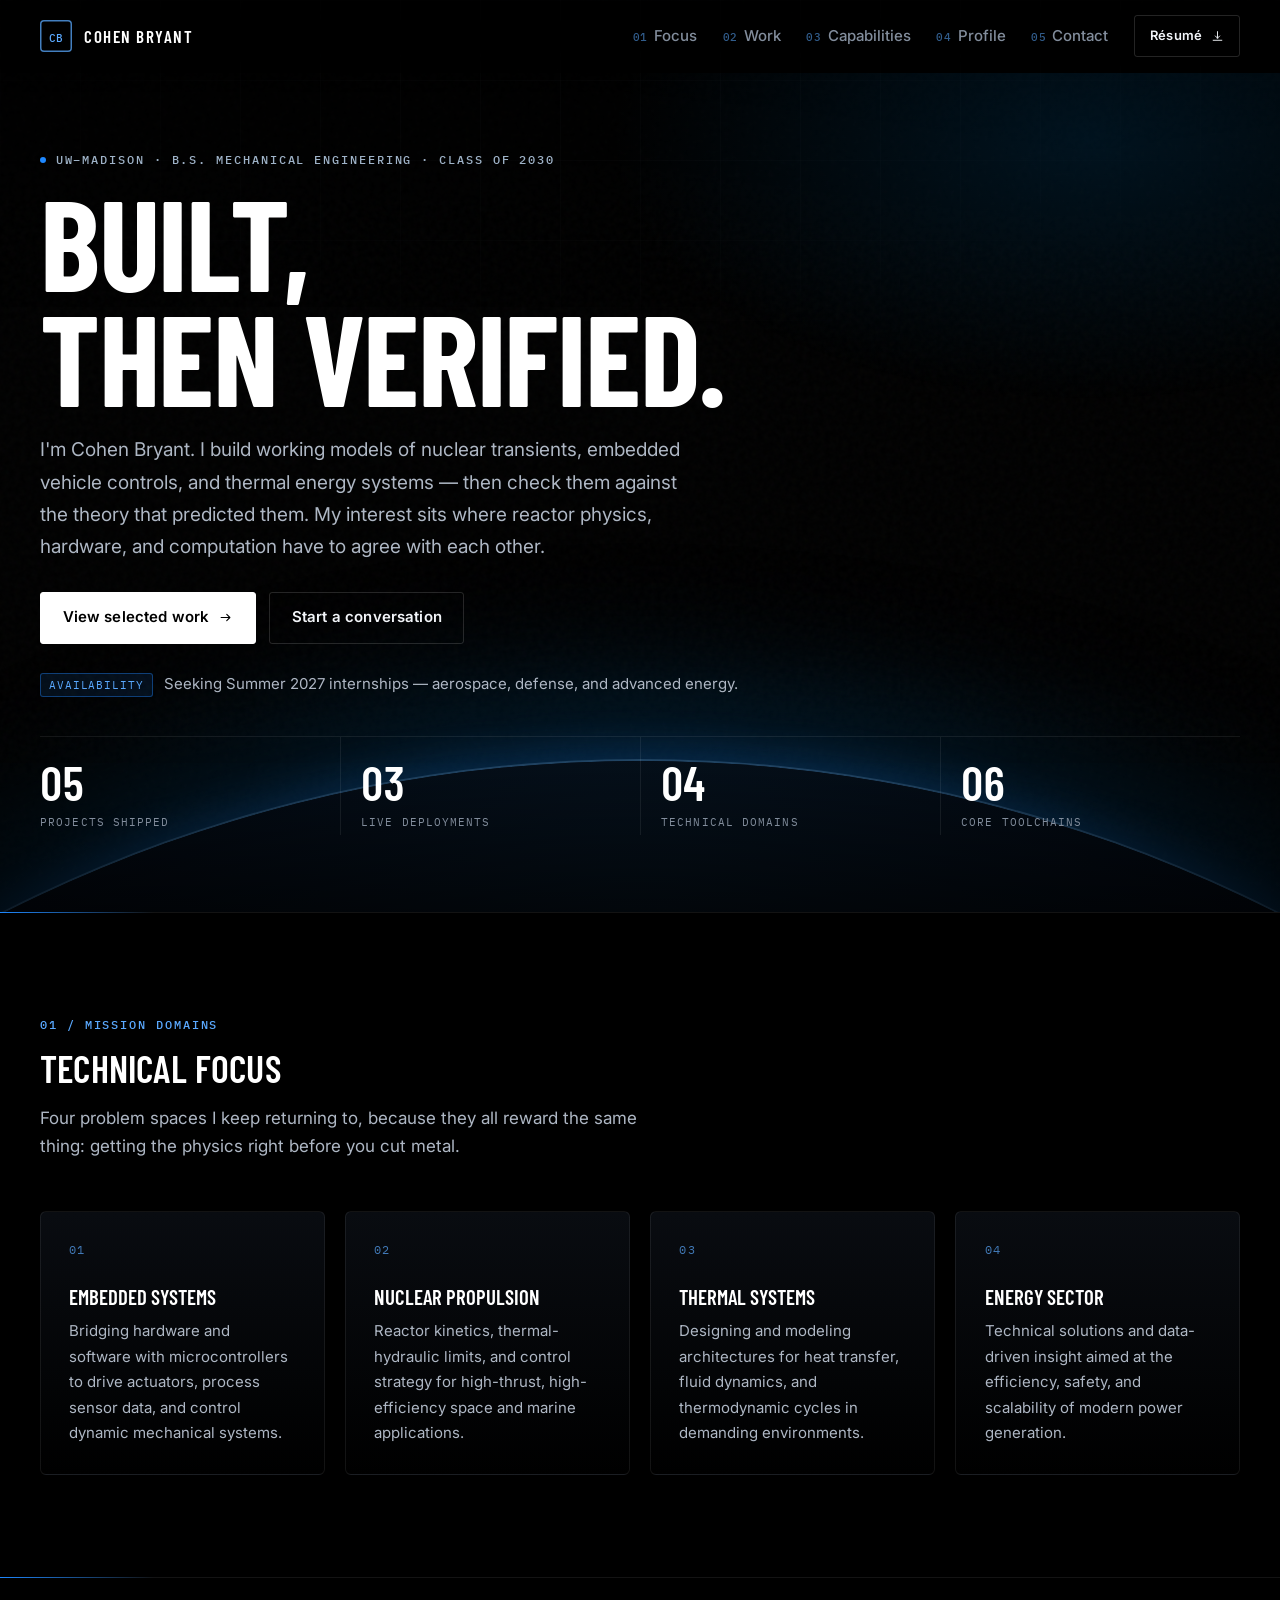
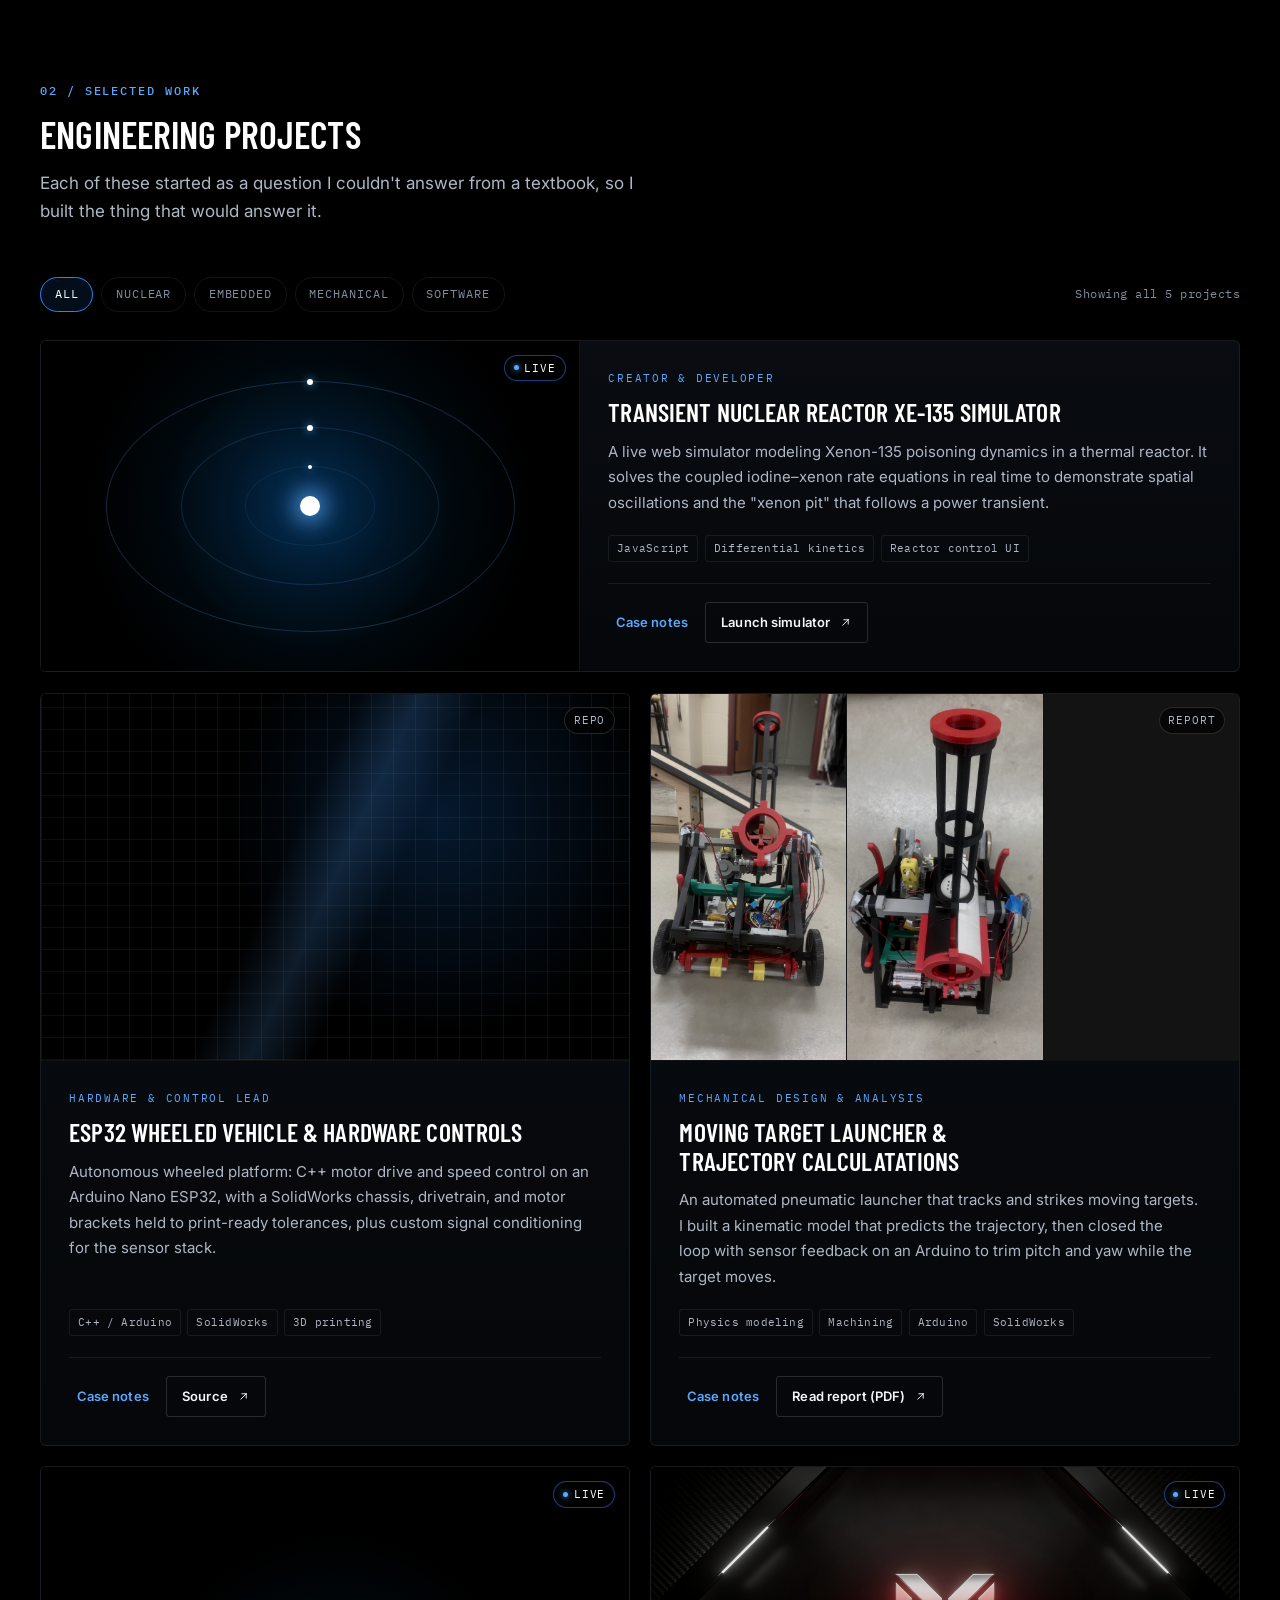
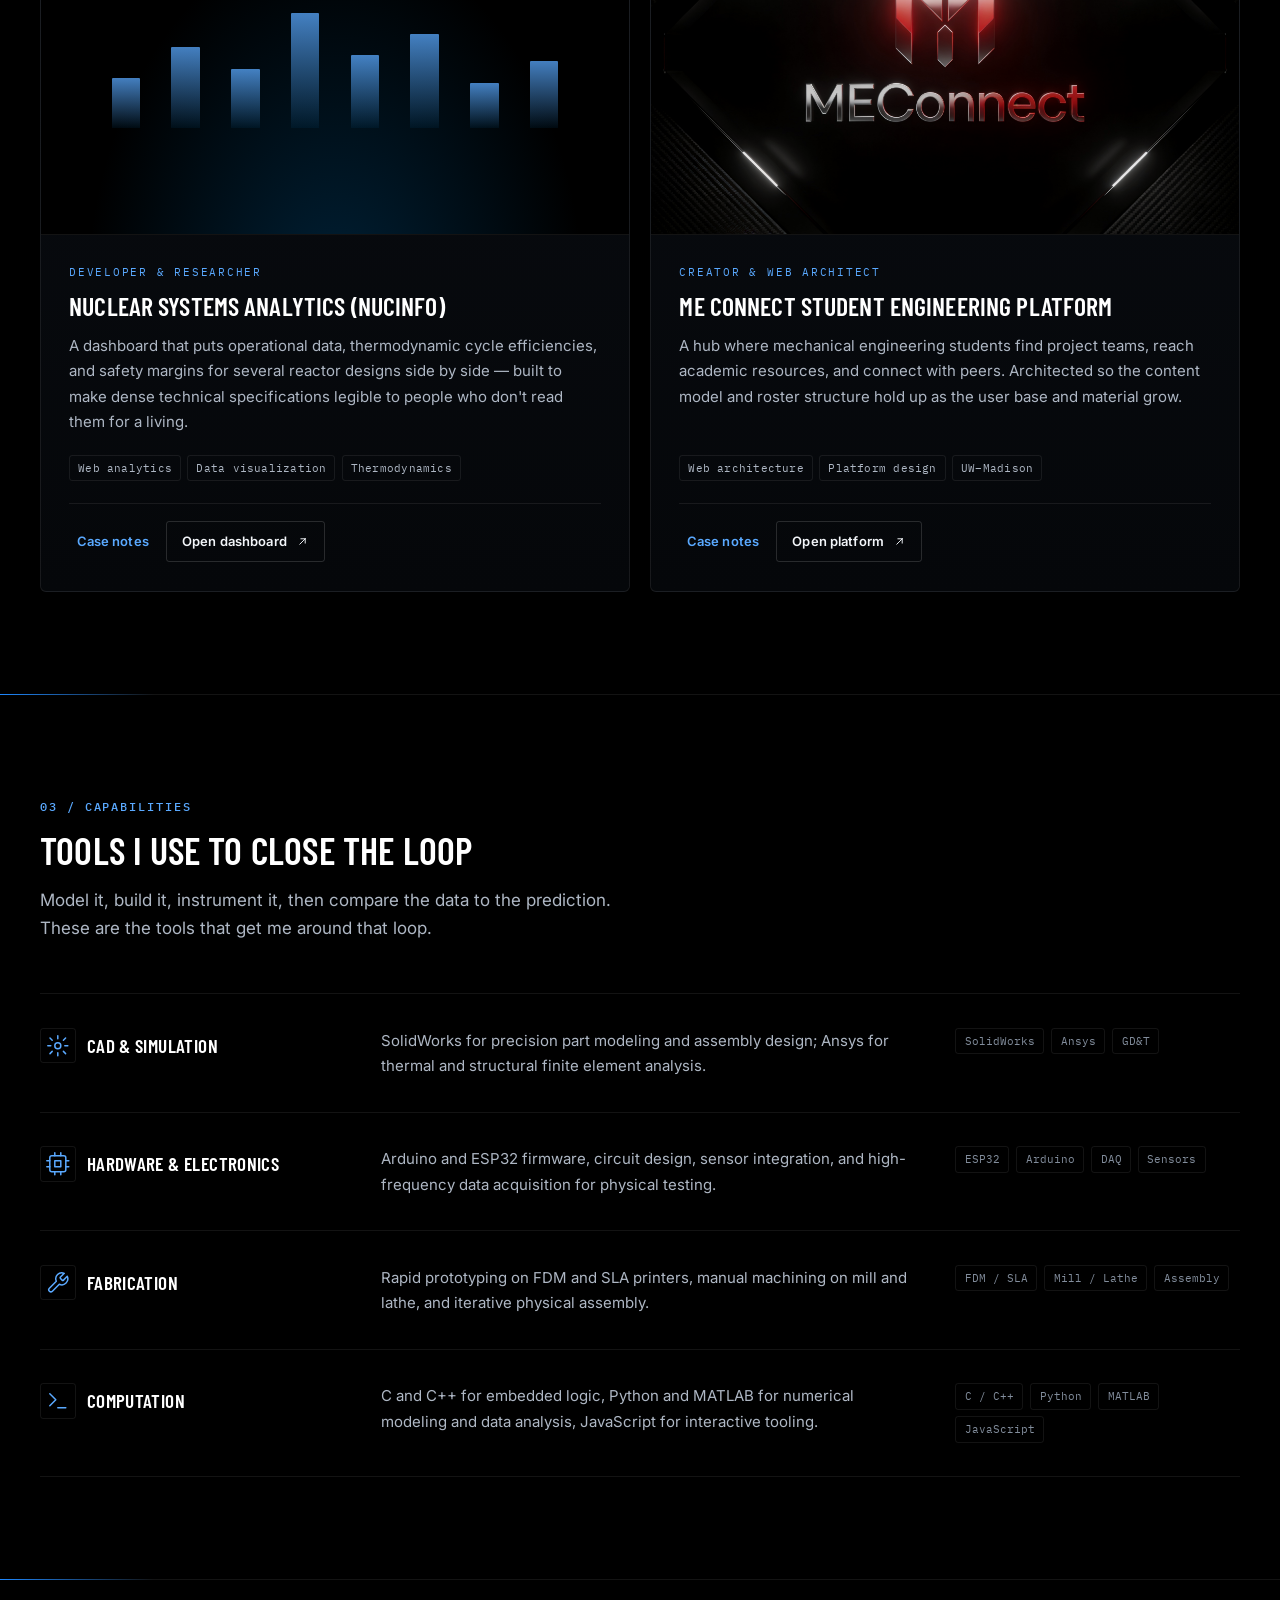
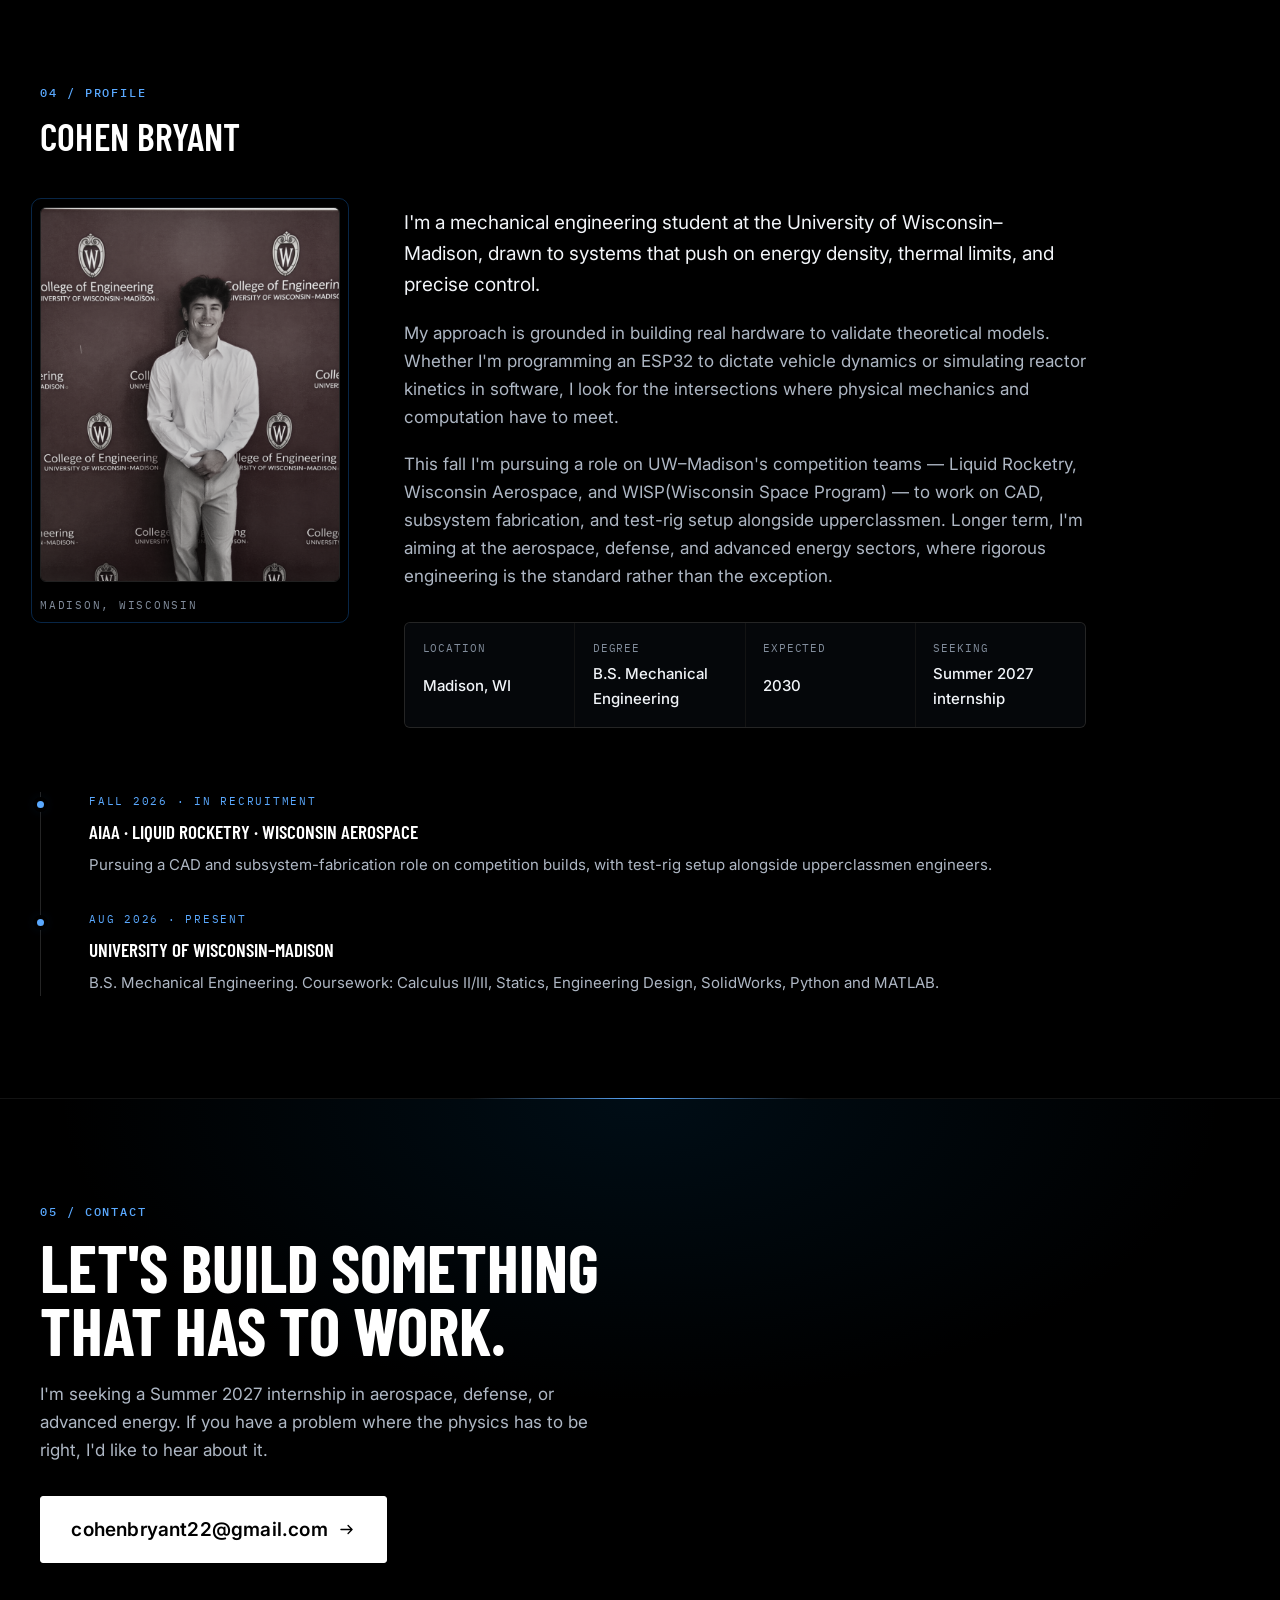
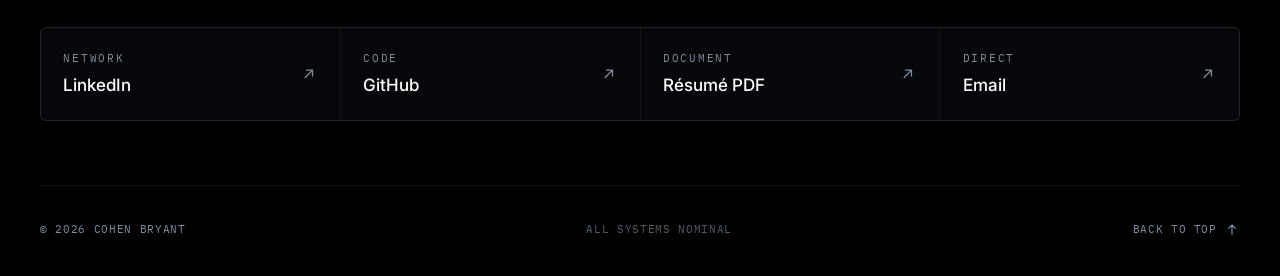
==== commit 9d1371aa: "Change resume pdf and more up to date info" ====
--- a/index.html
+++ b/index.html
@@ -328,9 +328,9 @@
                     </div>
                     <div class="card-body">
                         <p class="card-role">Mechanical Design &amp; Analysis</p>
-                        <h3 class="card-title">Moving Target Launcher &amp; Trajectory Calculator</h3>
+                        <h3 class="card-title">Moving Target Launcher &amp; Trajectory Calculatations</h3>
                         <p class="card-desc">An automated pneumatic launcher that tracks and strikes moving targets.
-                            I built the kinematic model that predicts the trajectory, then closed the loop with
+                            I built a kinematic model that predicts the trajectory, then closed the loop with
                             sensor feedback on an Arduino to trim pitch and yaw while the target moves.</p>
                         <ul class="tag-row">
                             <li>Physics modeling</li>
@@ -488,7 +488,7 @@
                         kinetics in software, I look for the intersections where physical mechanics and
                         computation have to meet.</p>
                     <p>This fall I'm pursuing a role on UW–Madison's competition teams — Liquid Rocketry,
-                        Formula SAE, and AIAA — to work on CAD, subsystem fabrication, and test-rig setup
+                        Wisconsin Aerospace, and WISP(Wisconsin Space Program) — to work on CAD, subsystem fabrication, and test-rig setup
                         alongside upperclassmen. Longer term, I'm aiming at the aerospace, defense, and
                         advanced energy sectors, where rigorous engineering is the standard rather than
                         the exception.</p>
@@ -505,12 +505,12 @@
             <ol class="timeline">
                 <li class="timeline-item" data-anim>
                     <p class="timeline-date">Fall 2026 · In recruitment</p>
-                    <h3 class="timeline-title">AIAA · Liquid Rocketry · Formula SAE</h3>
+                    <h3 class="timeline-title">AIAA · Liquid Rocketry · Wisconsin Aerospace</h3>
                     <p class="timeline-desc">Pursuing a CAD and subsystem-fabrication role on competition builds,
                         with test-rig setup alongside upperclassmen engineers.</p>
                 </li>
                 <li class="timeline-item" data-anim>
-                    <p class="timeline-date">Aug 2026 – Present</p>
+                    <p class="timeline-date">Aug 2026 · Present</p>
                     <h3 class="timeline-title">University of Wisconsin–Madison</h3>
                     <p class="timeline-desc">B.S. Mechanical Engineering. Coursework: Calculus II/III, Statics,
                         Engineering Design, SolidWorks, Python and MATLAB.</p>
@@ -551,7 +551,7 @@
                 </a>
             </li>
             <li>
-                <a href="assets/Resume_Cohen_Bryant_Nuclear_Energy_Engineering_2026-08.pdf" target="_blank" rel="noopener">
+                <a href="assets/Resume_Cohen_Bryant_Nuclear_Energy_Engineering_2026-08Real.pdf" target="_blank" rel="noopener">
                     <span class="link-key">Document</span>
                     <span class="link-val">Résumé PDF</span>
                     <svg class="icon" viewBox="0 0 24 24" aria-hidden="true"><path d="M7 17 17 7m0 0H9m8 0v8"/></svg>
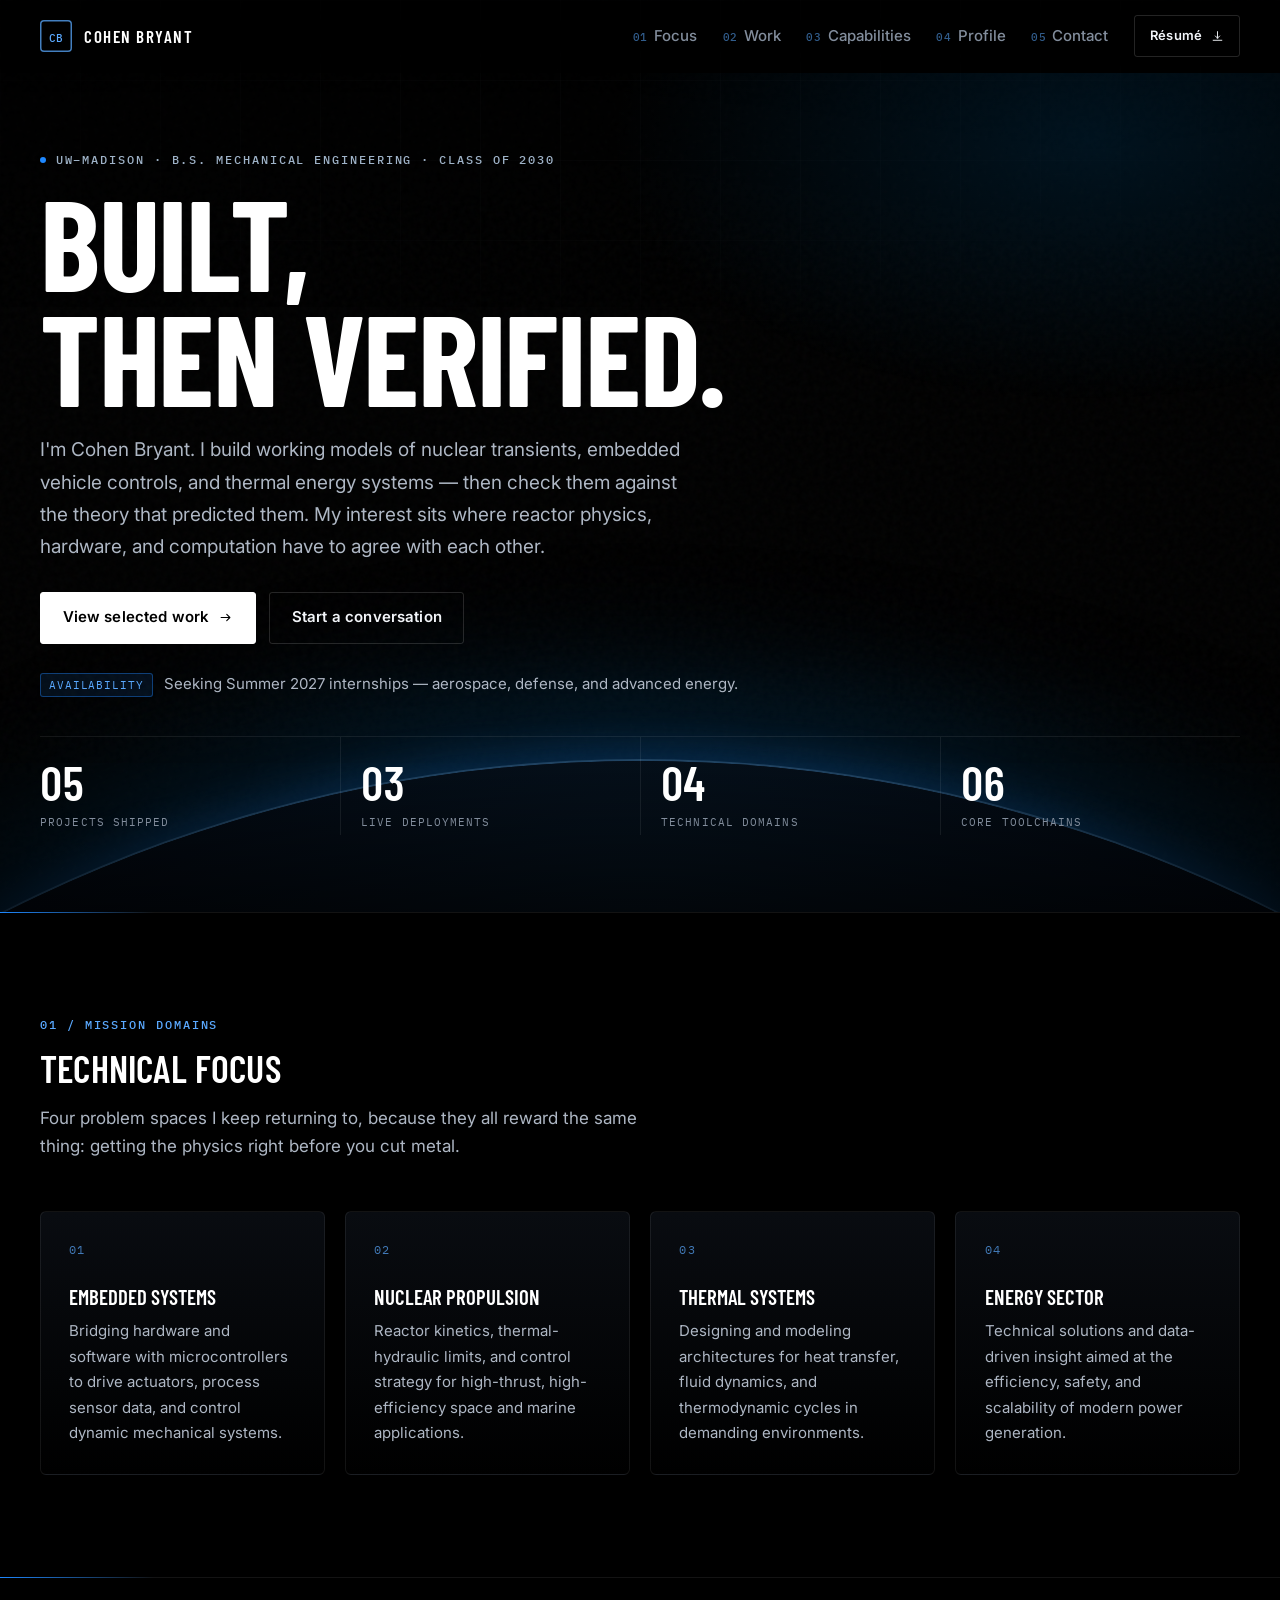
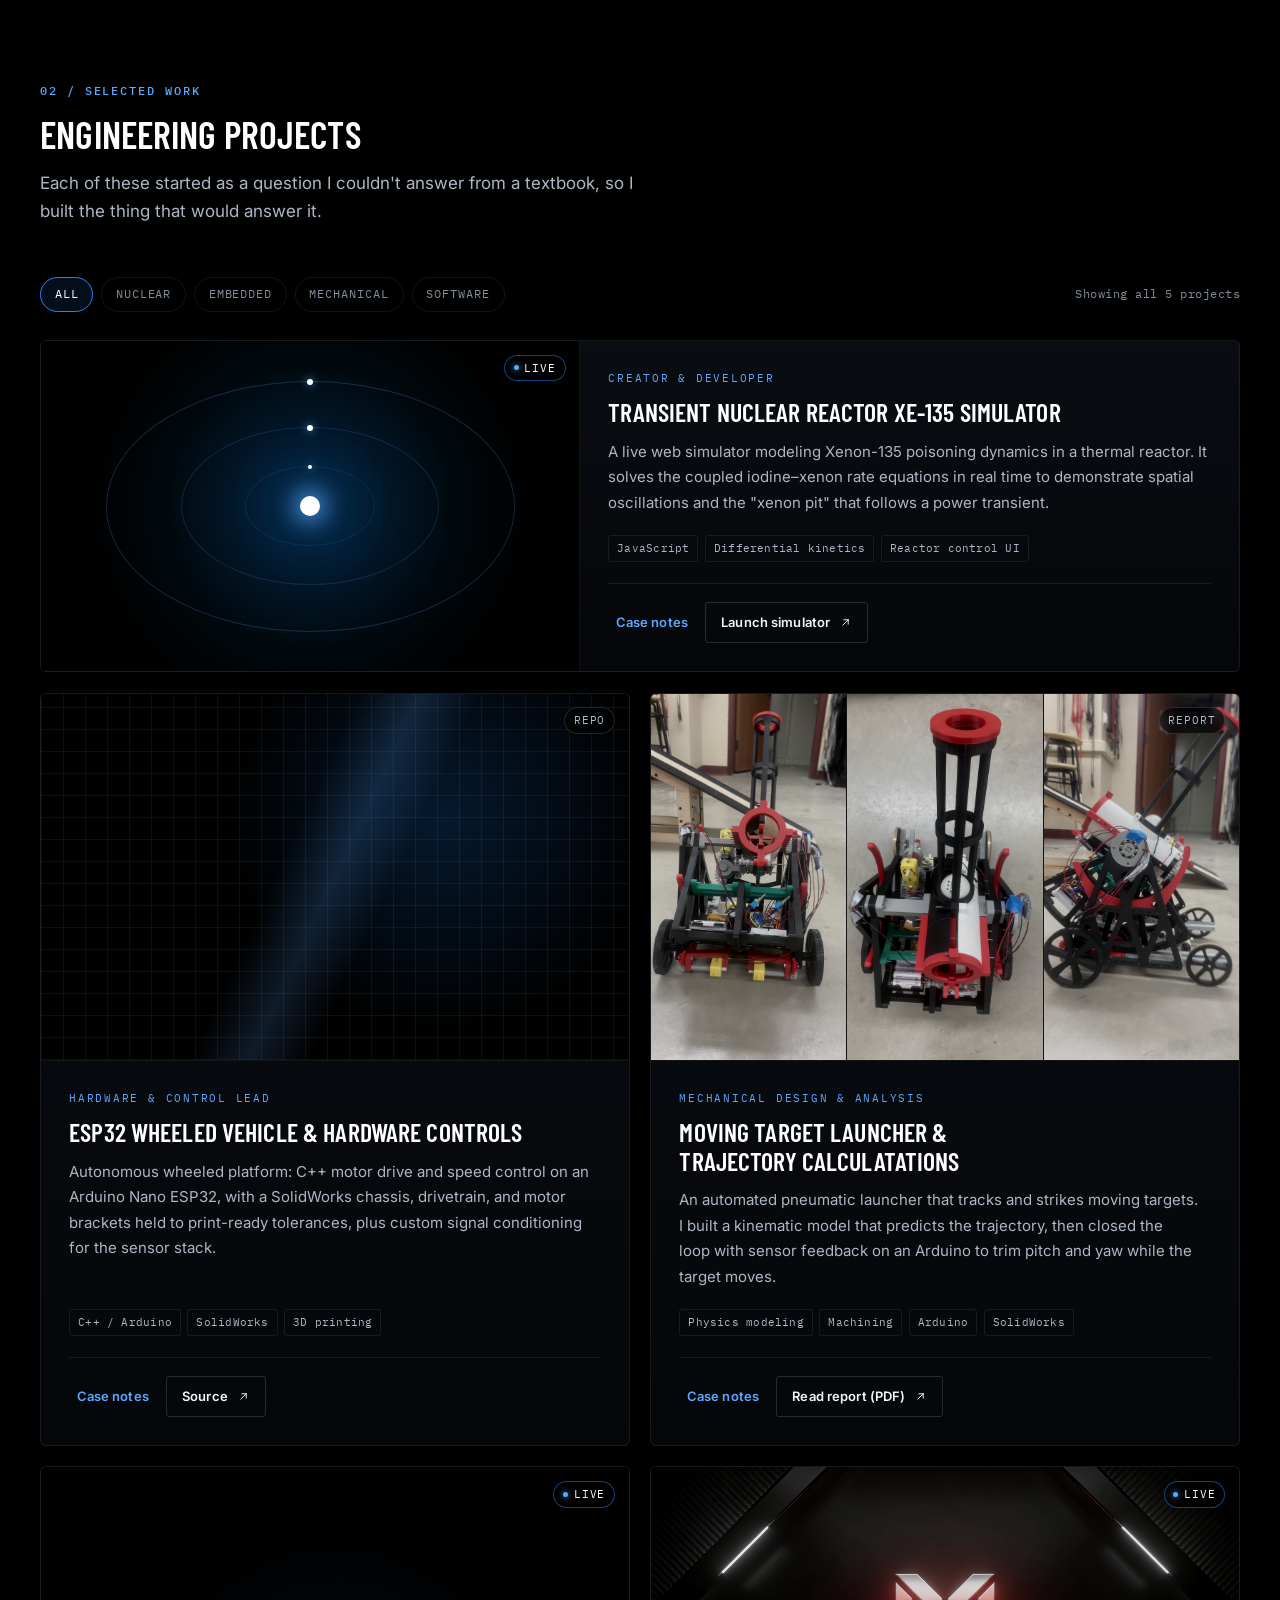
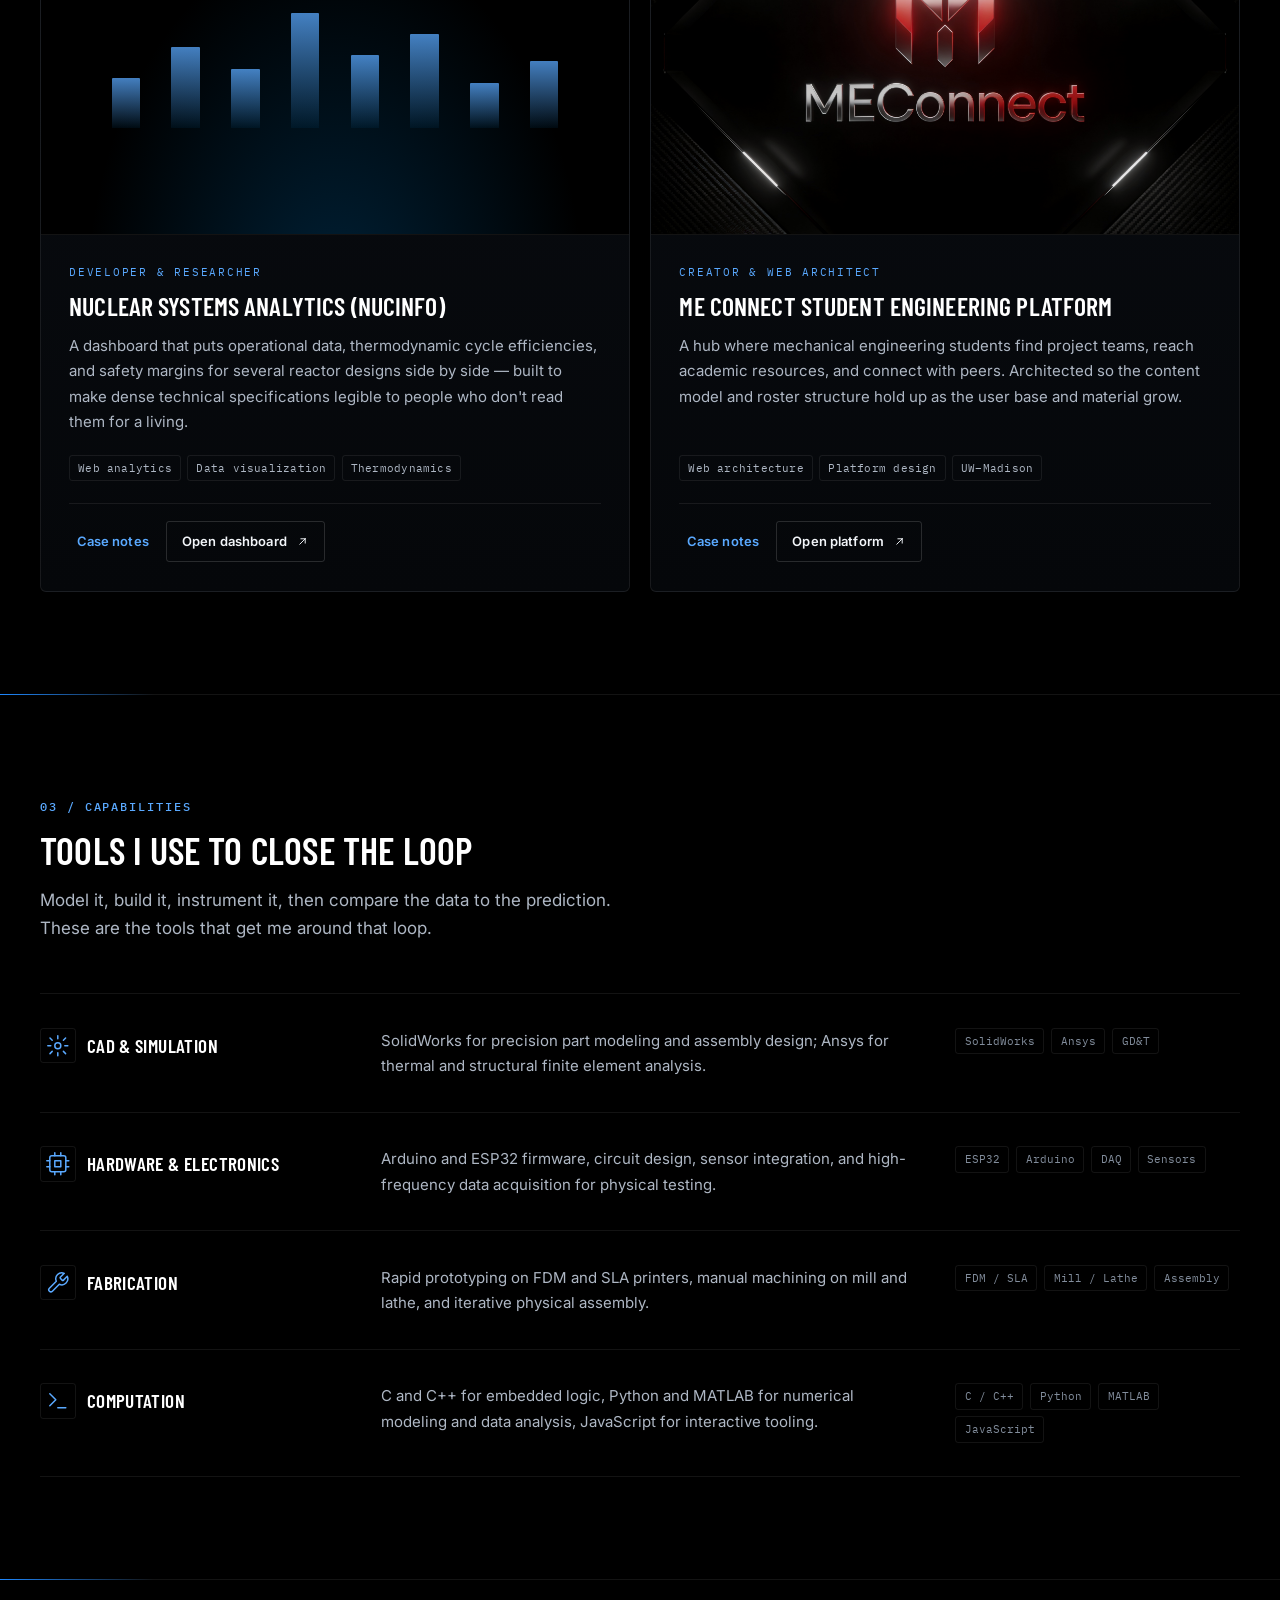
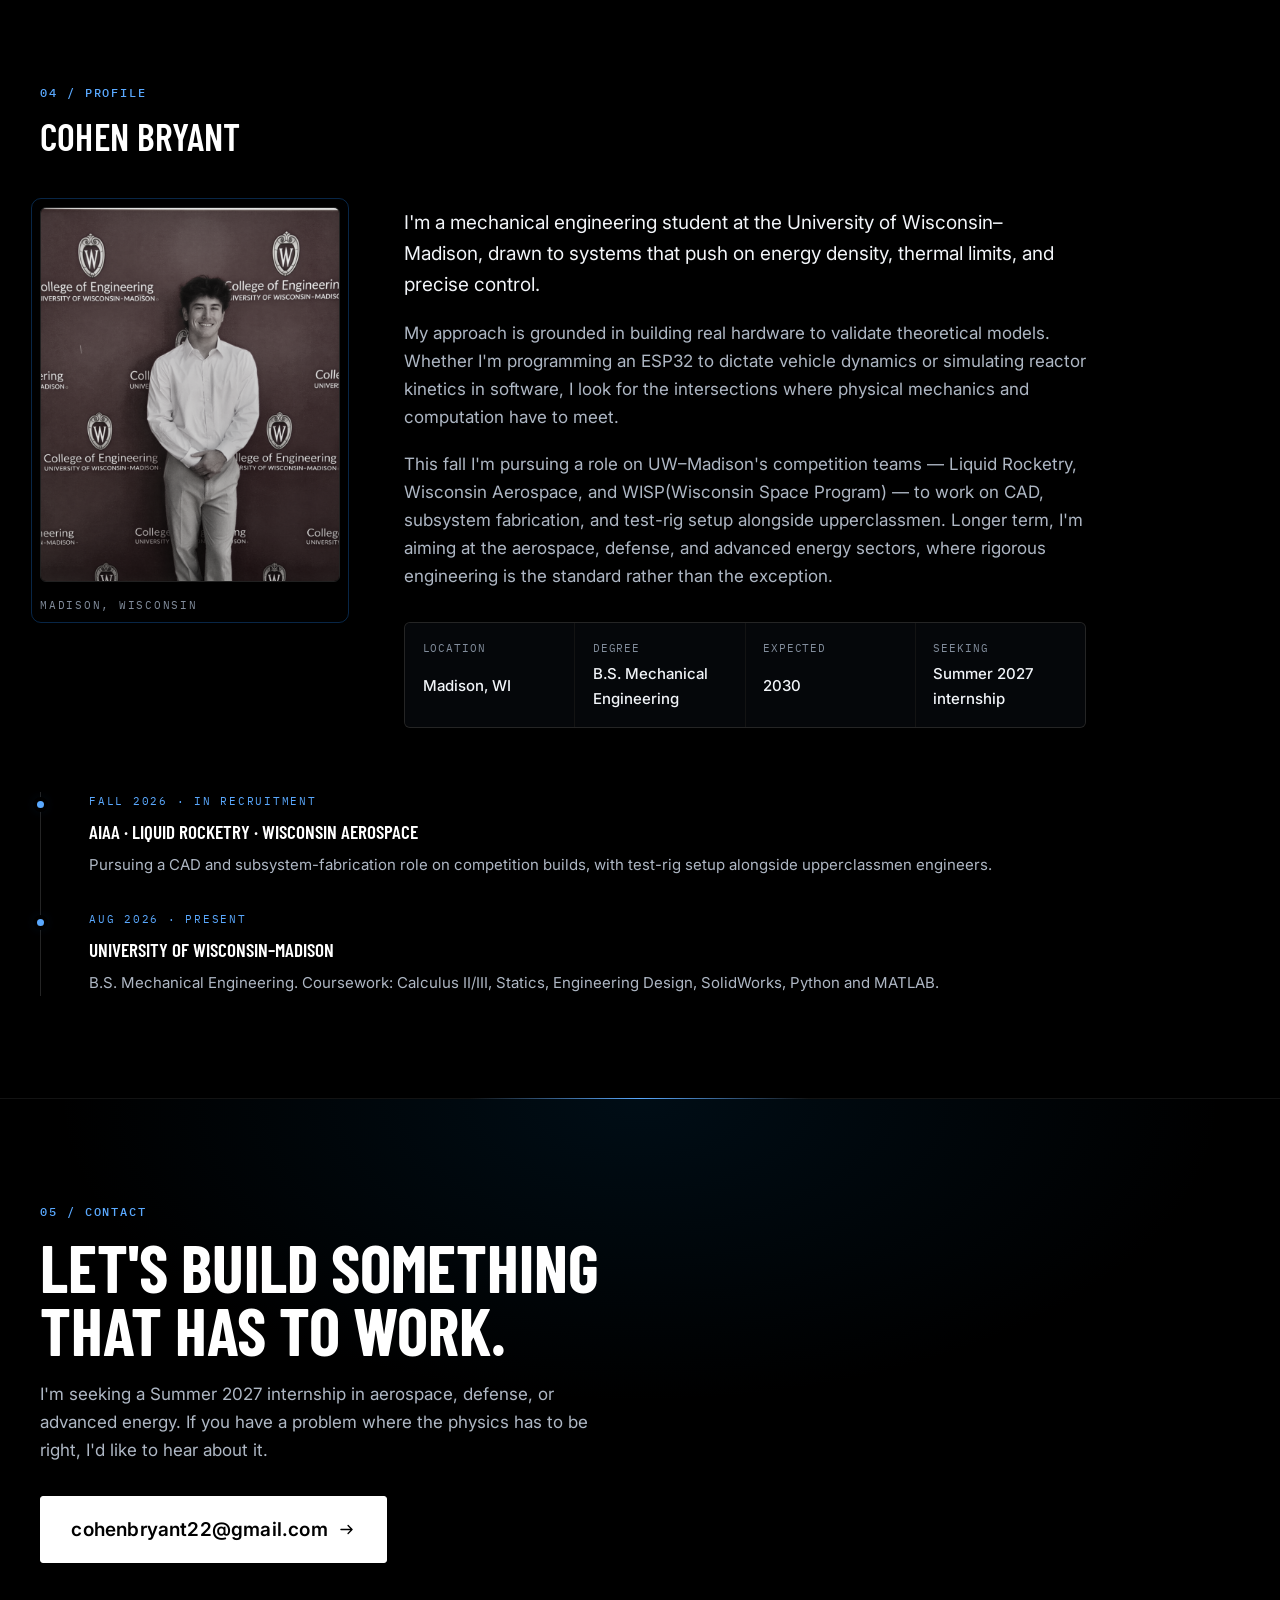
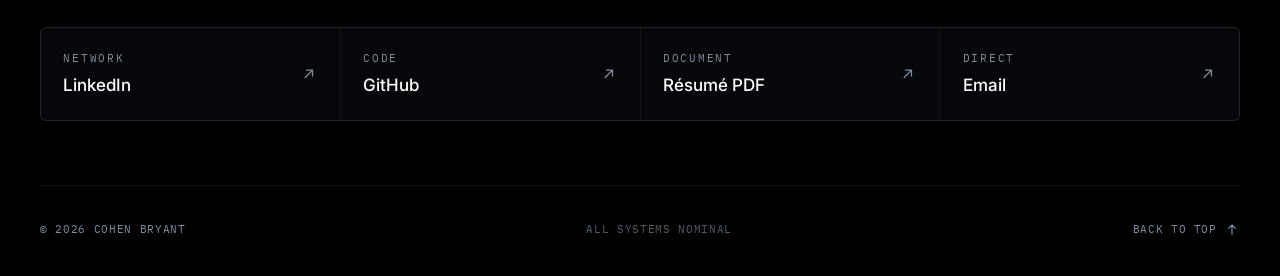
==== commit ad07b38d: "Change resume links" ====
--- a/index.html
+++ b/index.html
@@ -125,7 +125,7 @@
                 <li><a href="#profile"><span class="nav-idx" aria-hidden="true">04</span>Profile</a></li>
                 <li><a href="#contact"><span class="nav-idx" aria-hidden="true">05</span>Contact</a></li>
                 <li class="nav-cta">
-                    <a class="btn btn-outline btn-sm" href="assets/Resume_Cohen_Bryant_Nuclear_Energy_Engineering_2026-08.pdf" target="_blank" rel="noopener">
+                    <a class="btn btn-outline btn-sm" href="assets/CohenBryant_Resume.pdf" target="_blank" rel="noopener">
                         Résumé
                         <svg class="icon" viewBox="0 0 24 24" aria-hidden="true"><path d="M12 3v12m0 0 4-4m-4 4-4-4M4 19h16"/></svg>
                     </a>
@@ -551,7 +551,7 @@
                 </a>
             </li>
             <li>
-                <a href="assets/Resume_Cohen_Bryant_Nuclear_Energy_Engineering_2026-08Real.pdf" target="_blank" rel="noopener">
+                <a href="assets/CohenBryant_Resume.pdf" target="_blank" rel="noopener">
                     <span class="link-key">Document</span>
                     <span class="link-val">Résumé PDF</span>
                     <svg class="icon" viewBox="0 0 24 24" aria-hidden="true"><path d="M7 17 17 7m0 0H9m8 0v8"/></svg>
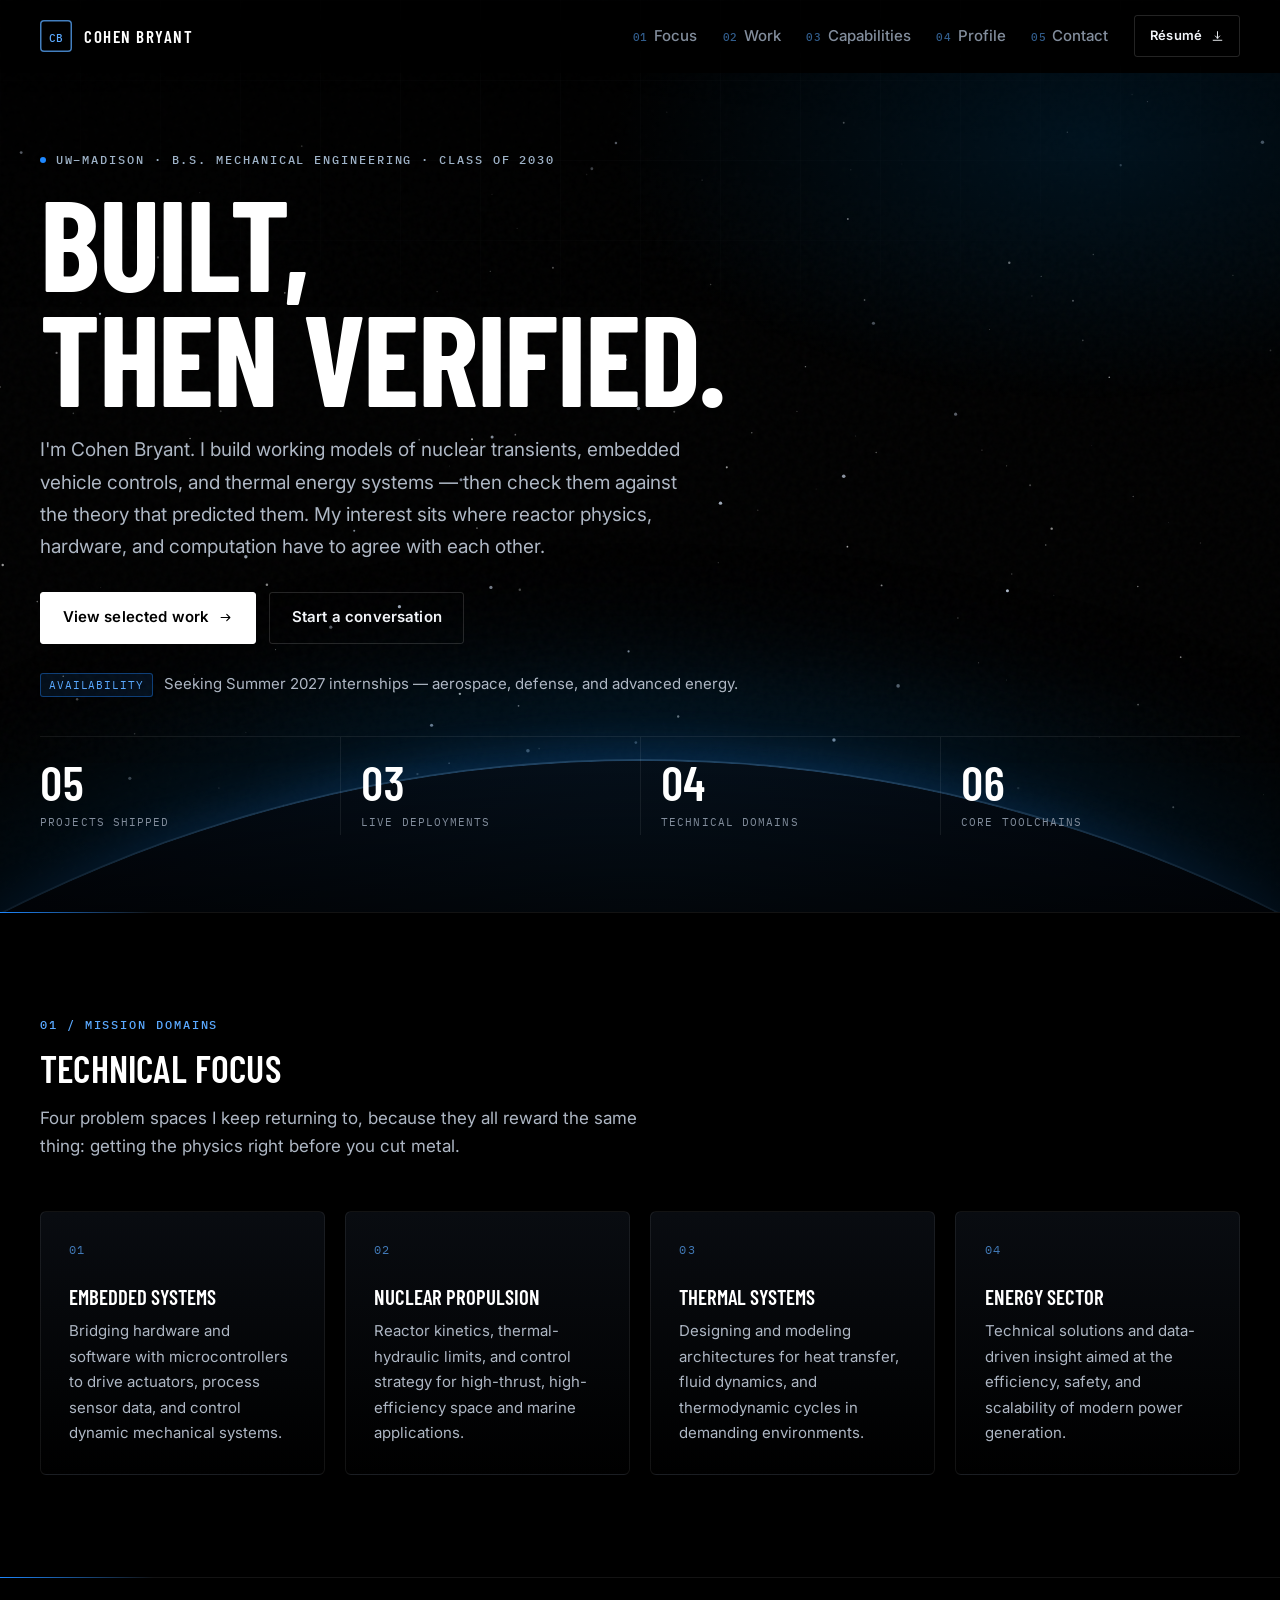
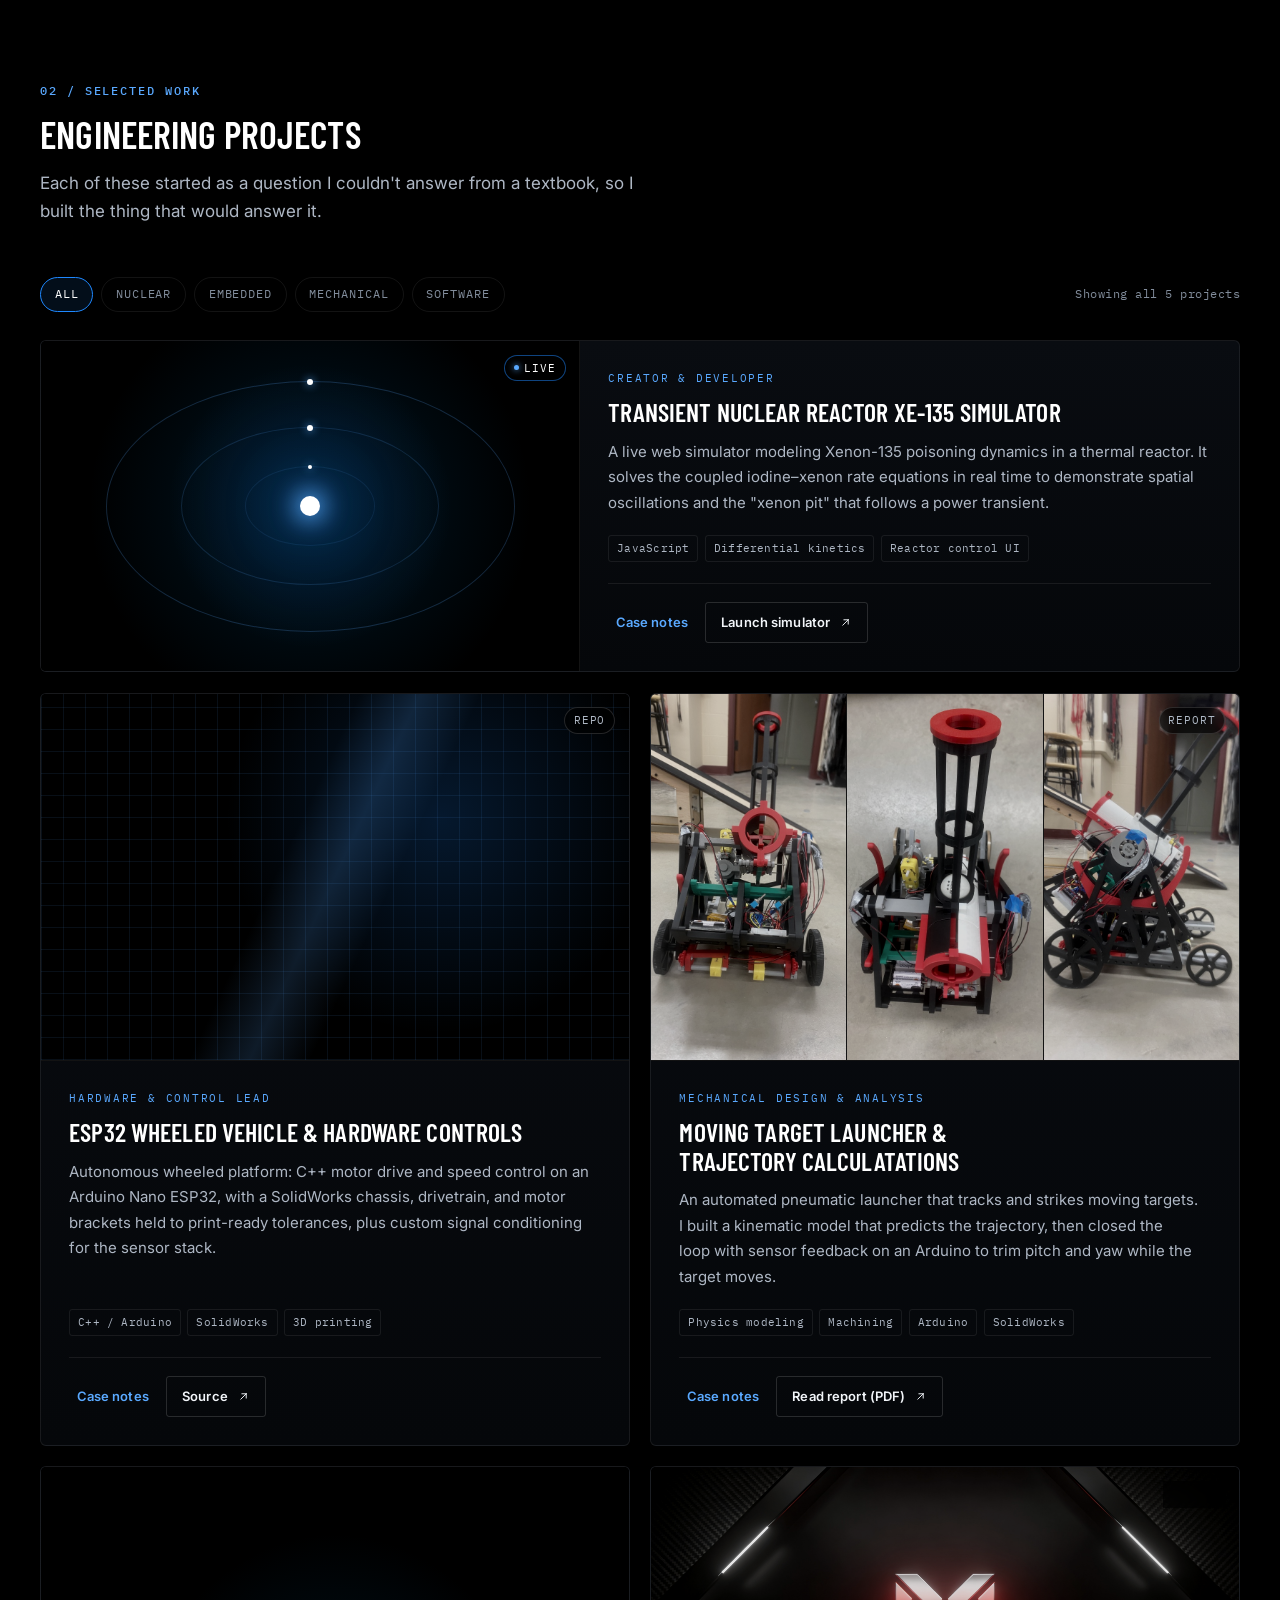
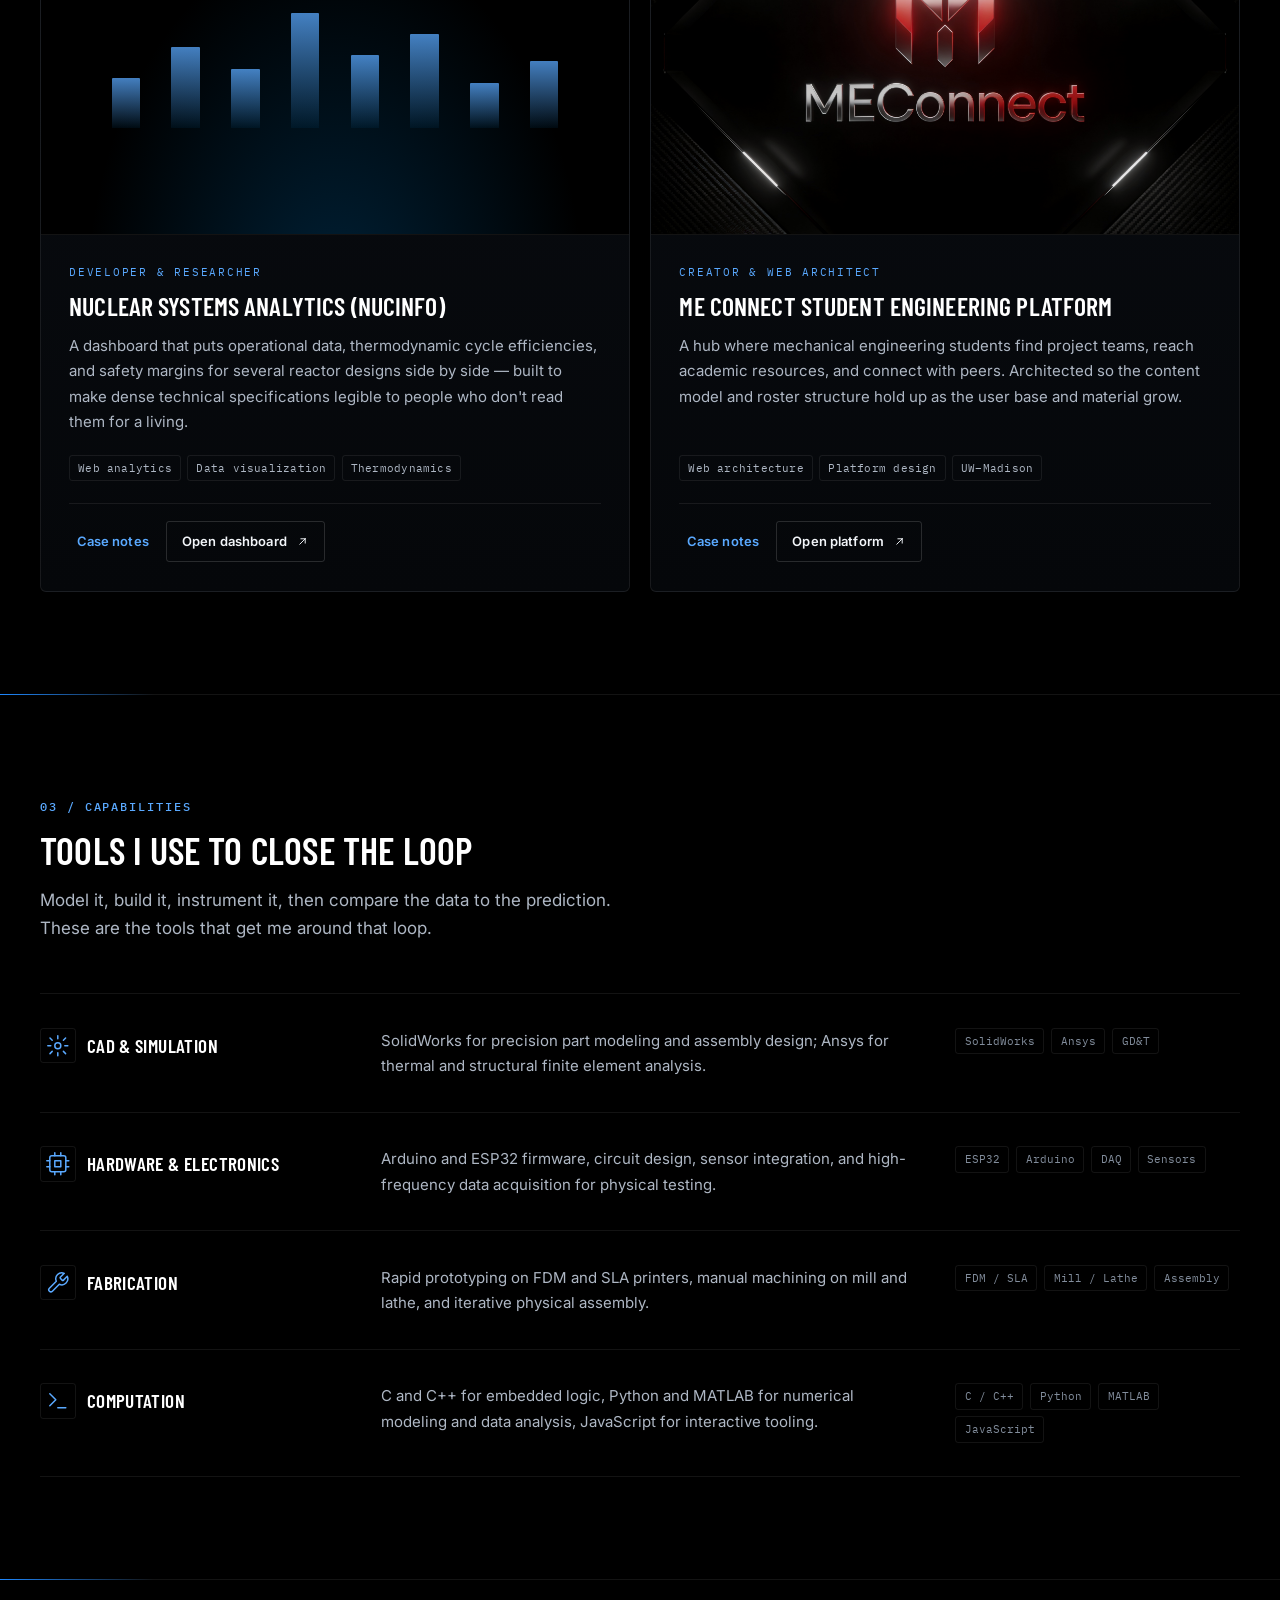
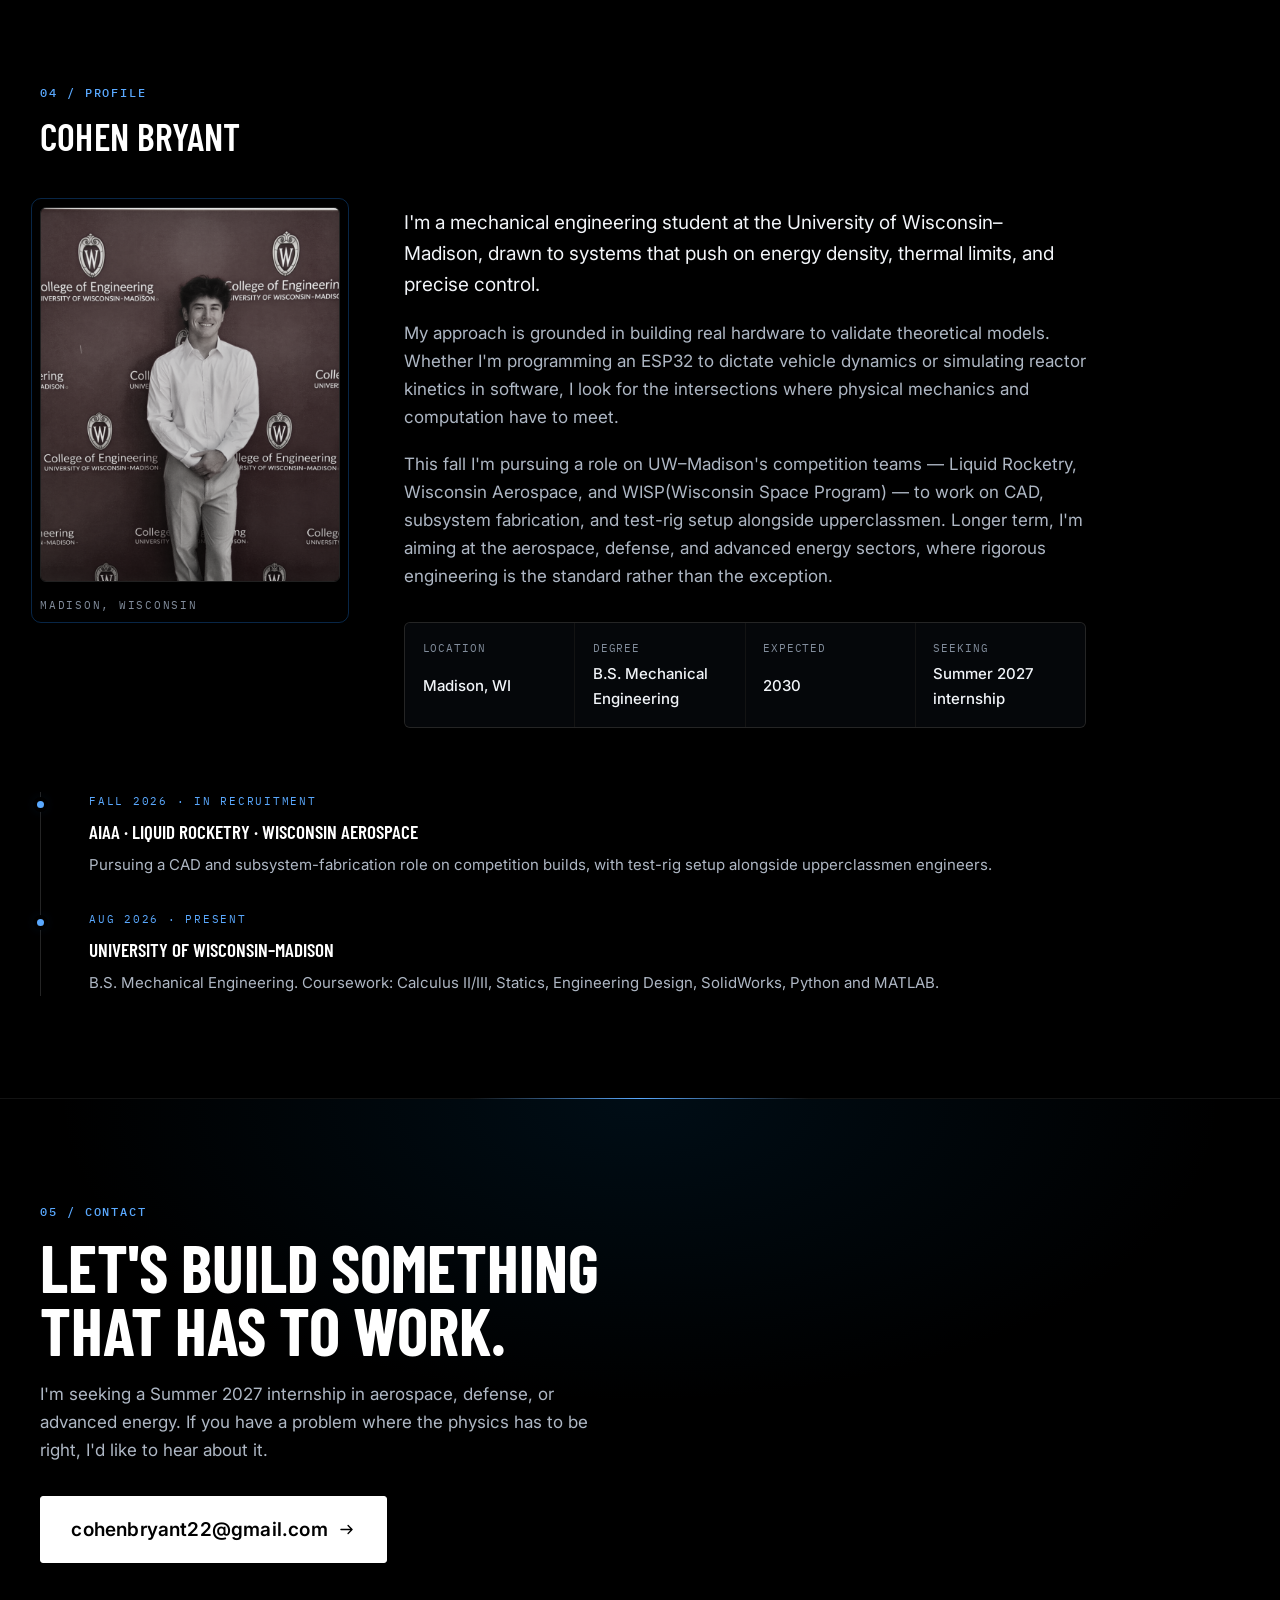
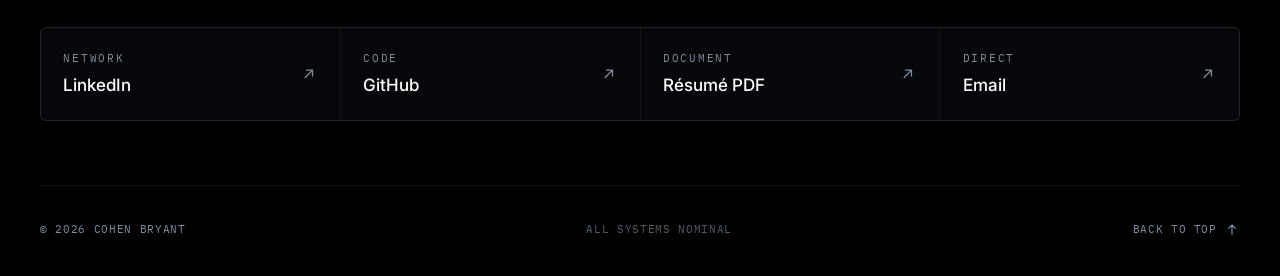
==== commit b2f391be: "Changed Resume Link" ====
--- a/index.html
+++ b/index.html
@@ -125,7 +125,7 @@
                 <li><a href="#profile"><span class="nav-idx" aria-hidden="true">04</span>Profile</a></li>
                 <li><a href="#contact"><span class="nav-idx" aria-hidden="true">05</span>Contact</a></li>
                 <li class="nav-cta">
-                    <a class="btn btn-outline btn-sm" href="assets/CohenBryant_Resume.pdf" target="_blank" rel="noopener">
+                    <a class="btn btn-outline btn-sm" href="assets/Cohen_Bryant_Draft.pdf" target="_blank" rel="noopener">
                         Résumé
                         <svg class="icon" viewBox="0 0 24 24" aria-hidden="true"><path d="M12 3v12m0 0 4-4m-4 4-4-4M4 19h16"/></svg>
                     </a>
@@ -551,7 +551,7 @@
                 </a>
             </li>
             <li>
-                <a href="assets/CohenBryant_Resume.pdf" target="_blank" rel="noopener">
+                <a href="assets/Cohen_Bryant_Draft.pdf" target="_blank" rel="noopener">
                     <span class="link-key">Document</span>
                     <span class="link-val">Résumé PDF</span>
                     <svg class="icon" viewBox="0 0 24 24" aria-hidden="true"><path d="M7 17 17 7m0 0H9m8 0v8"/></svg>
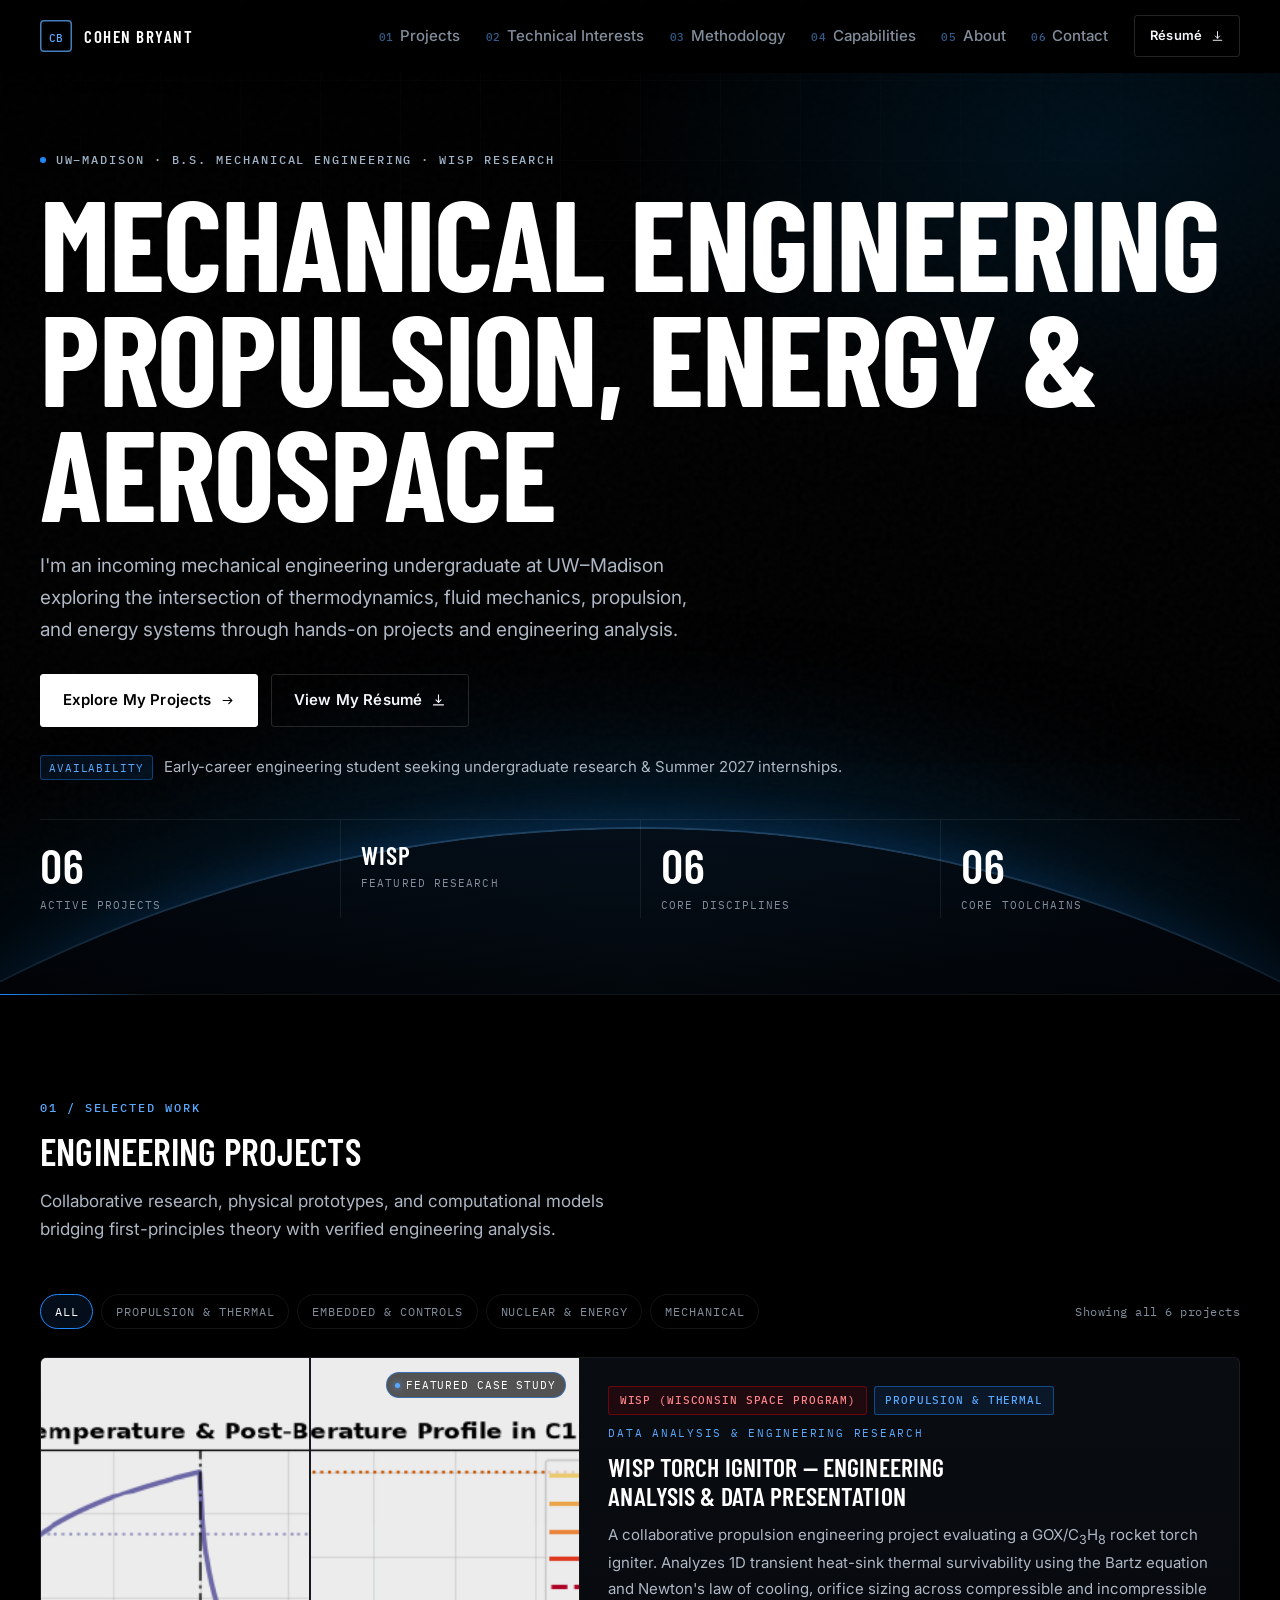
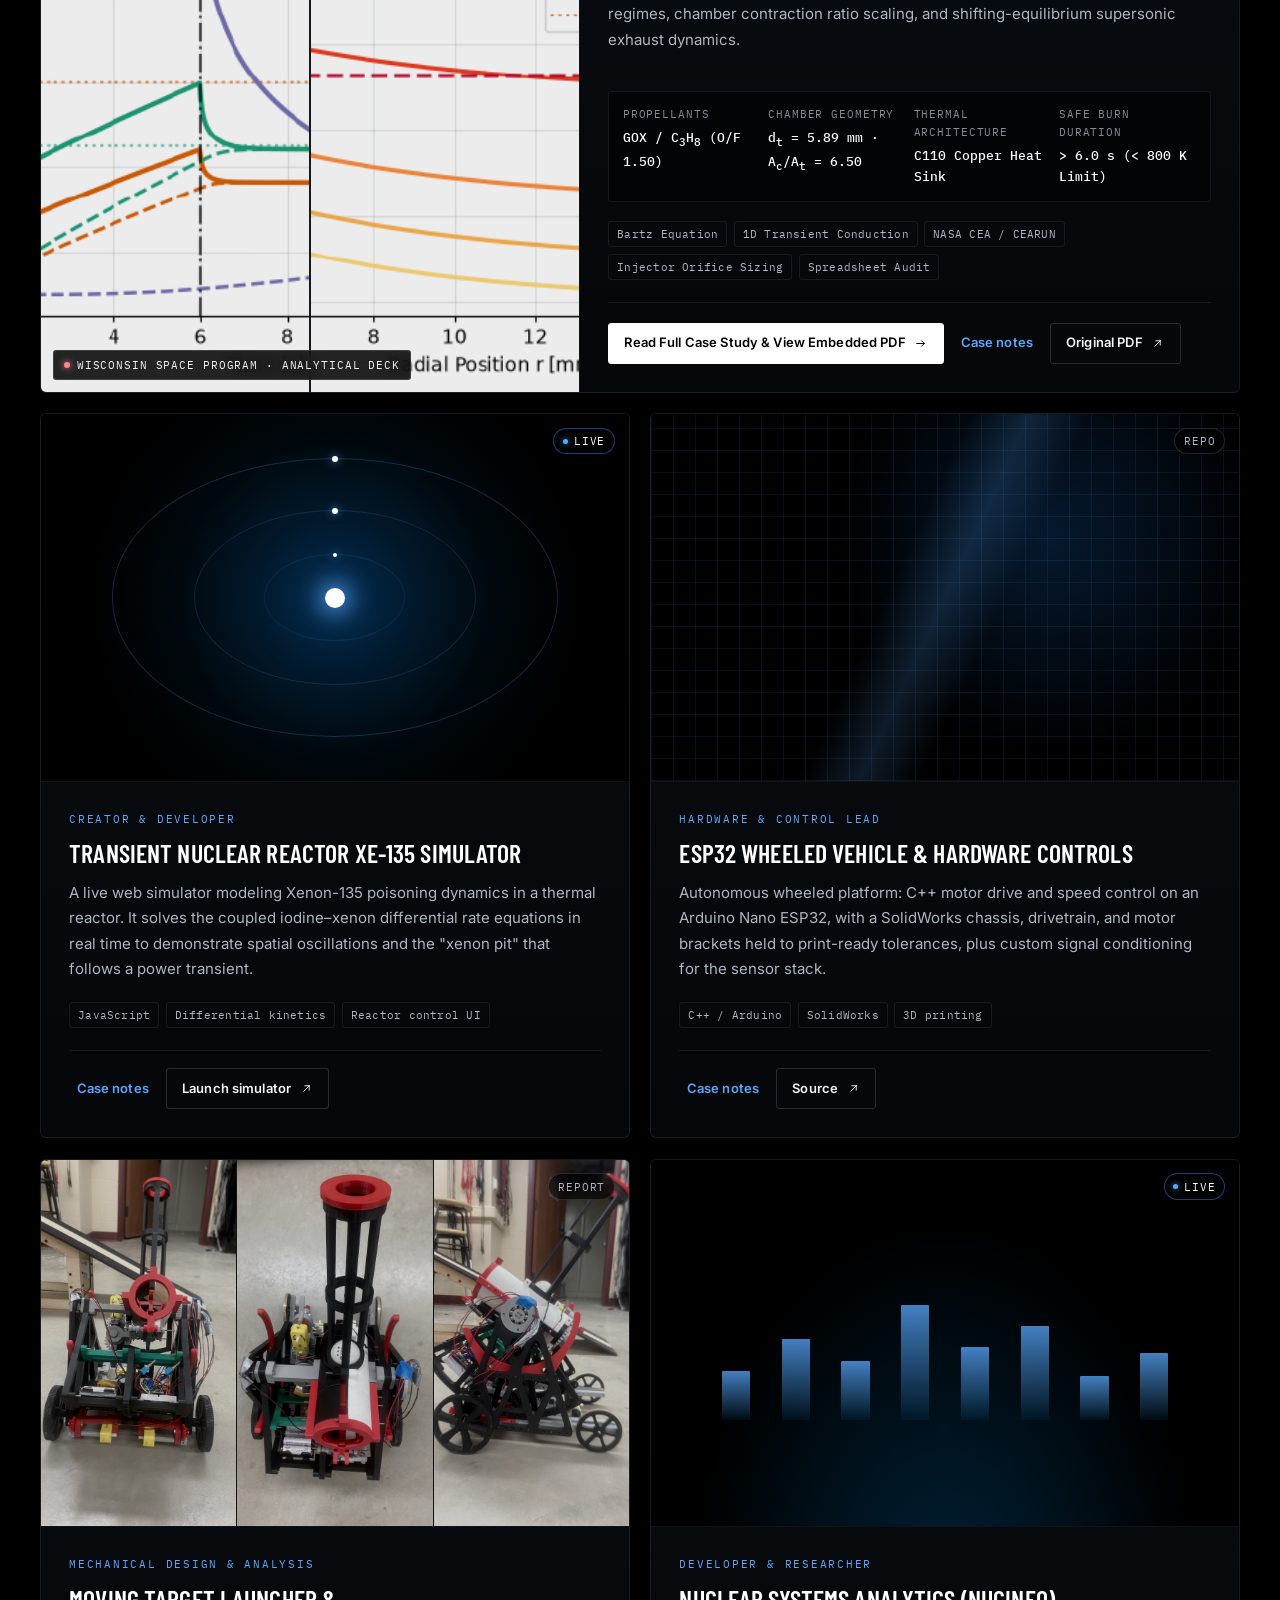
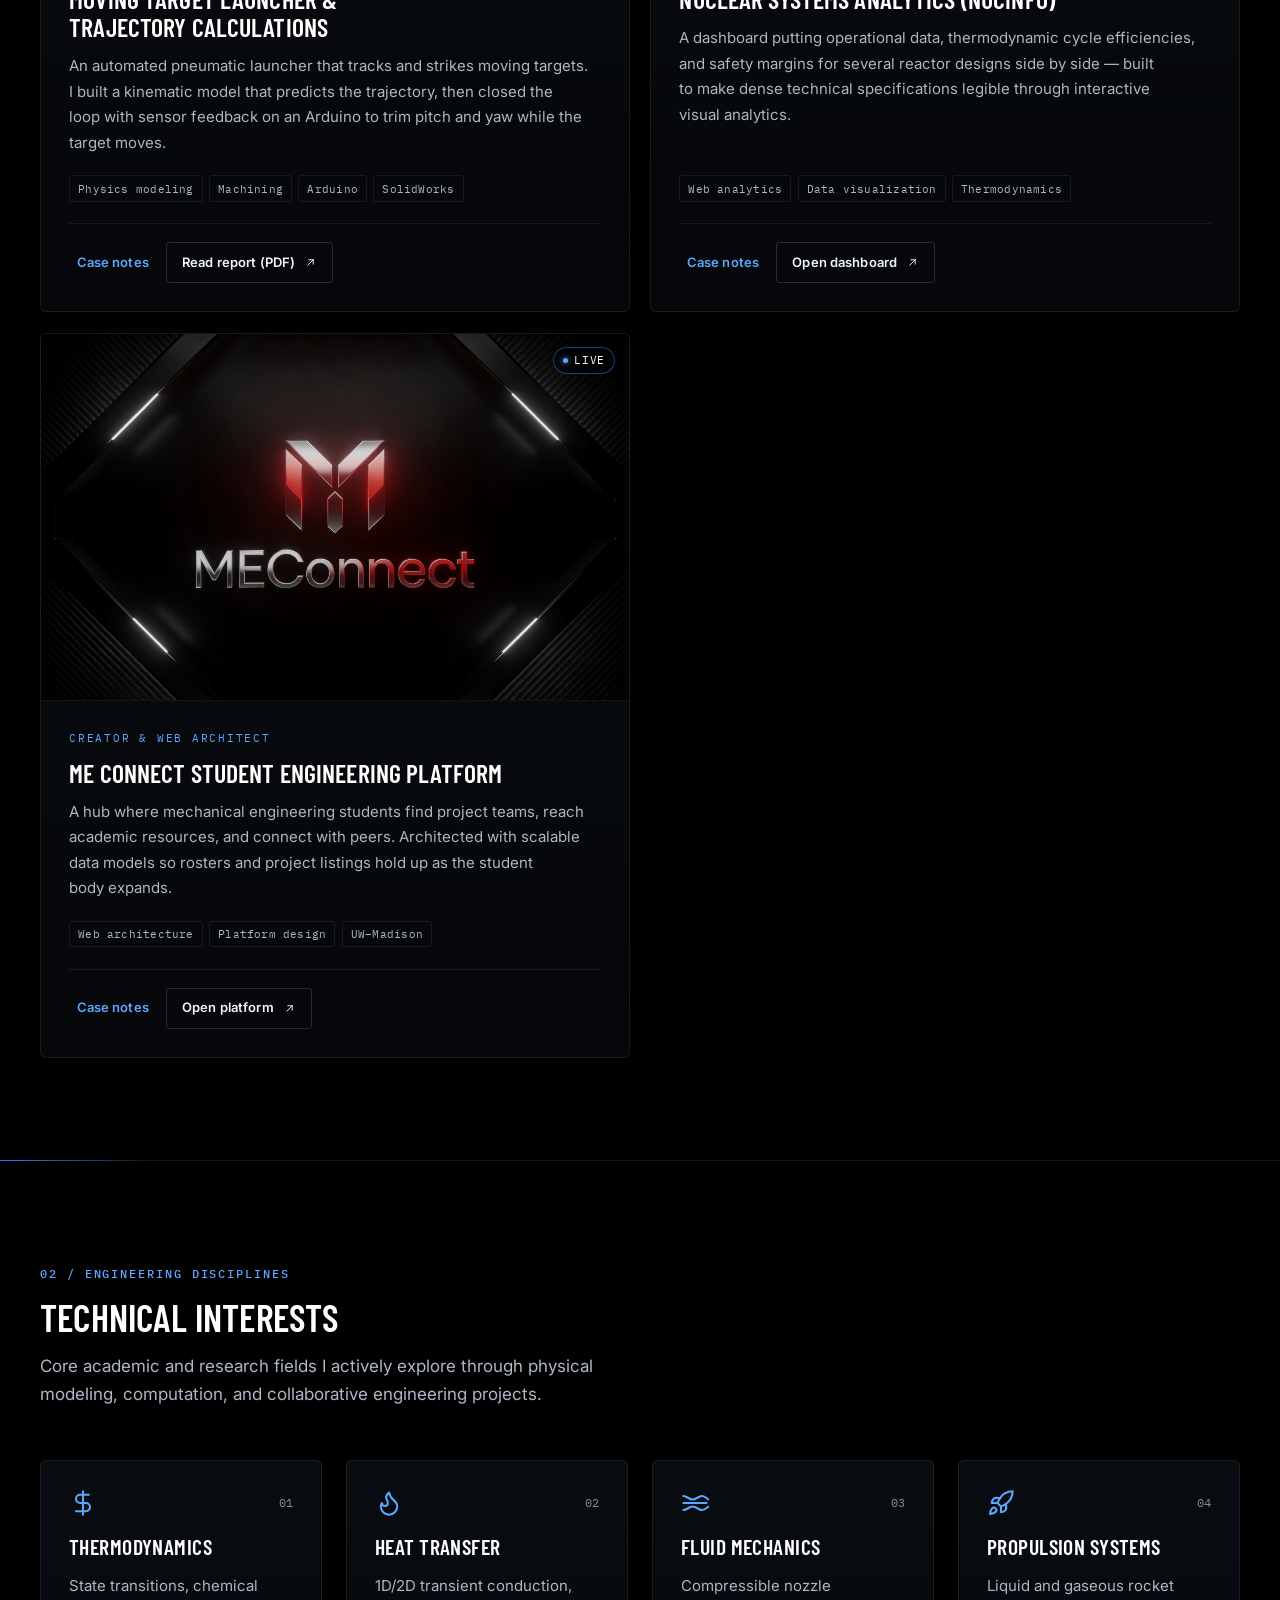
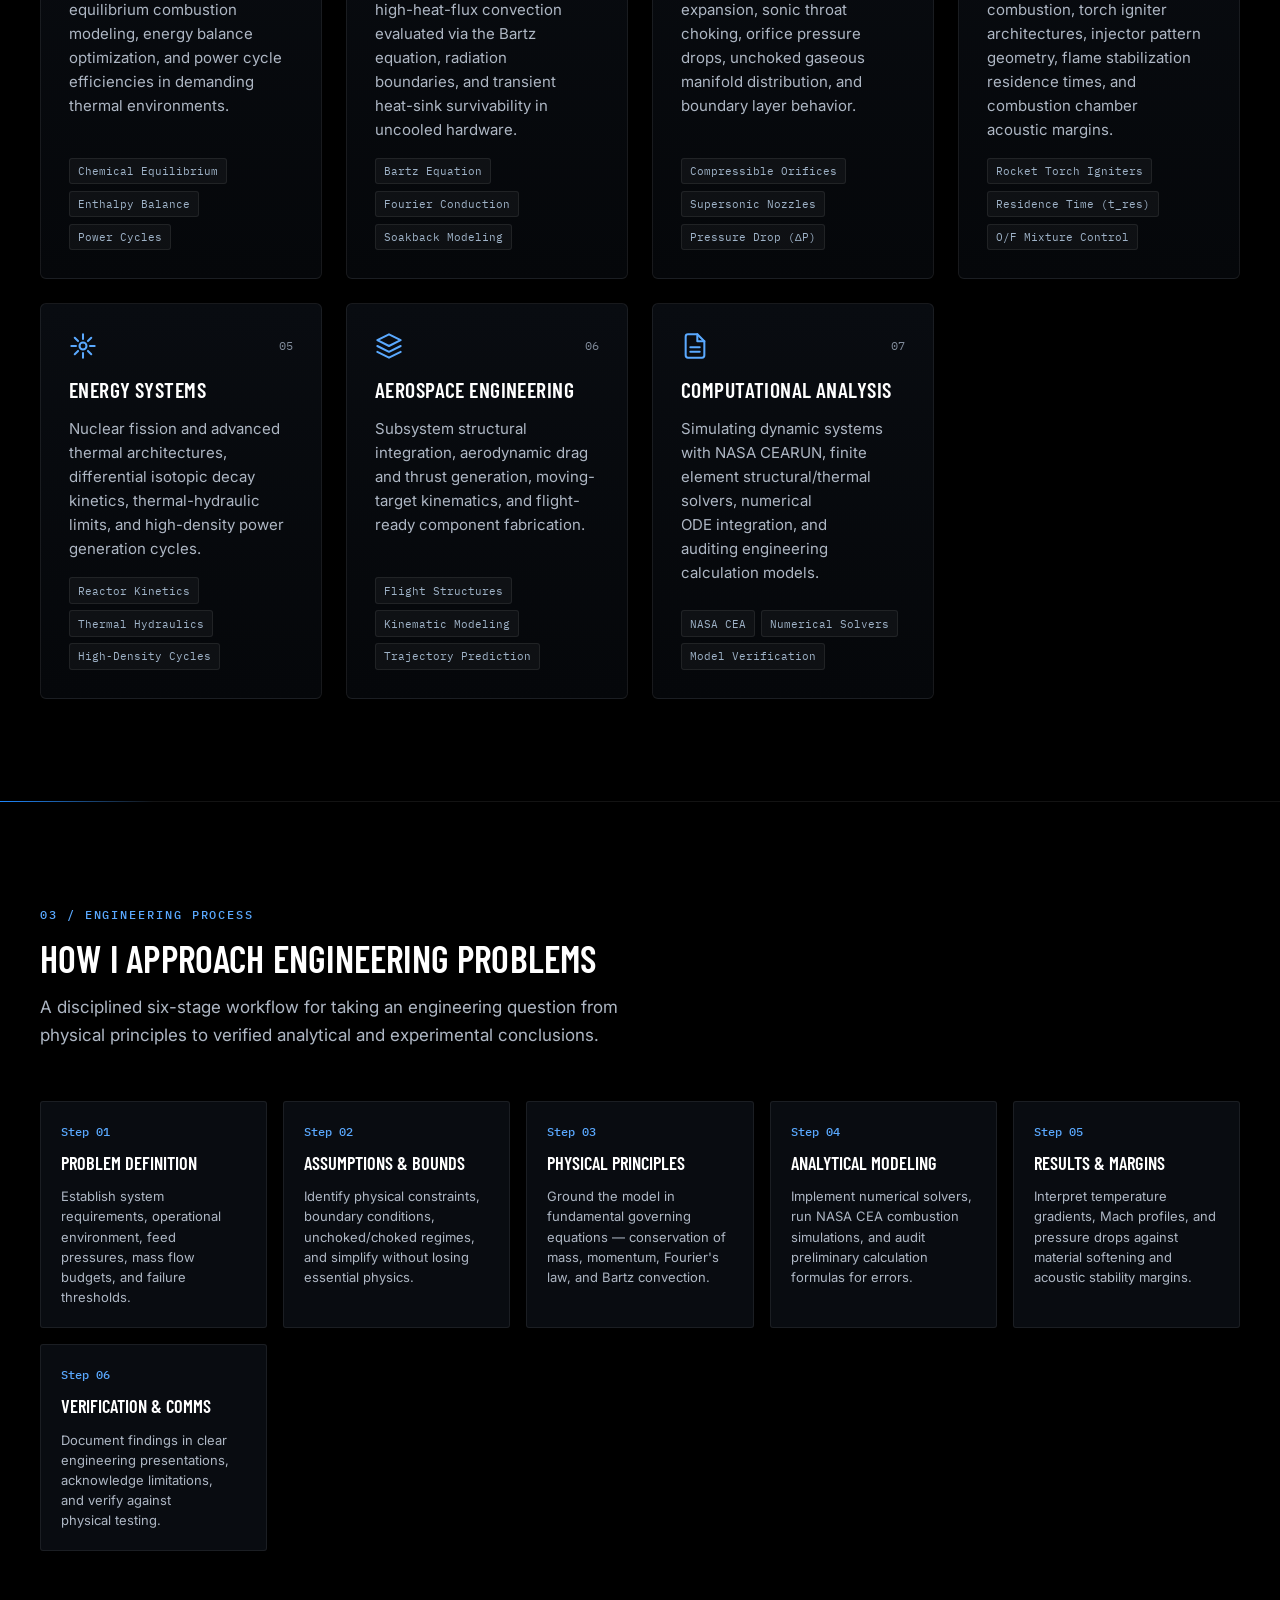
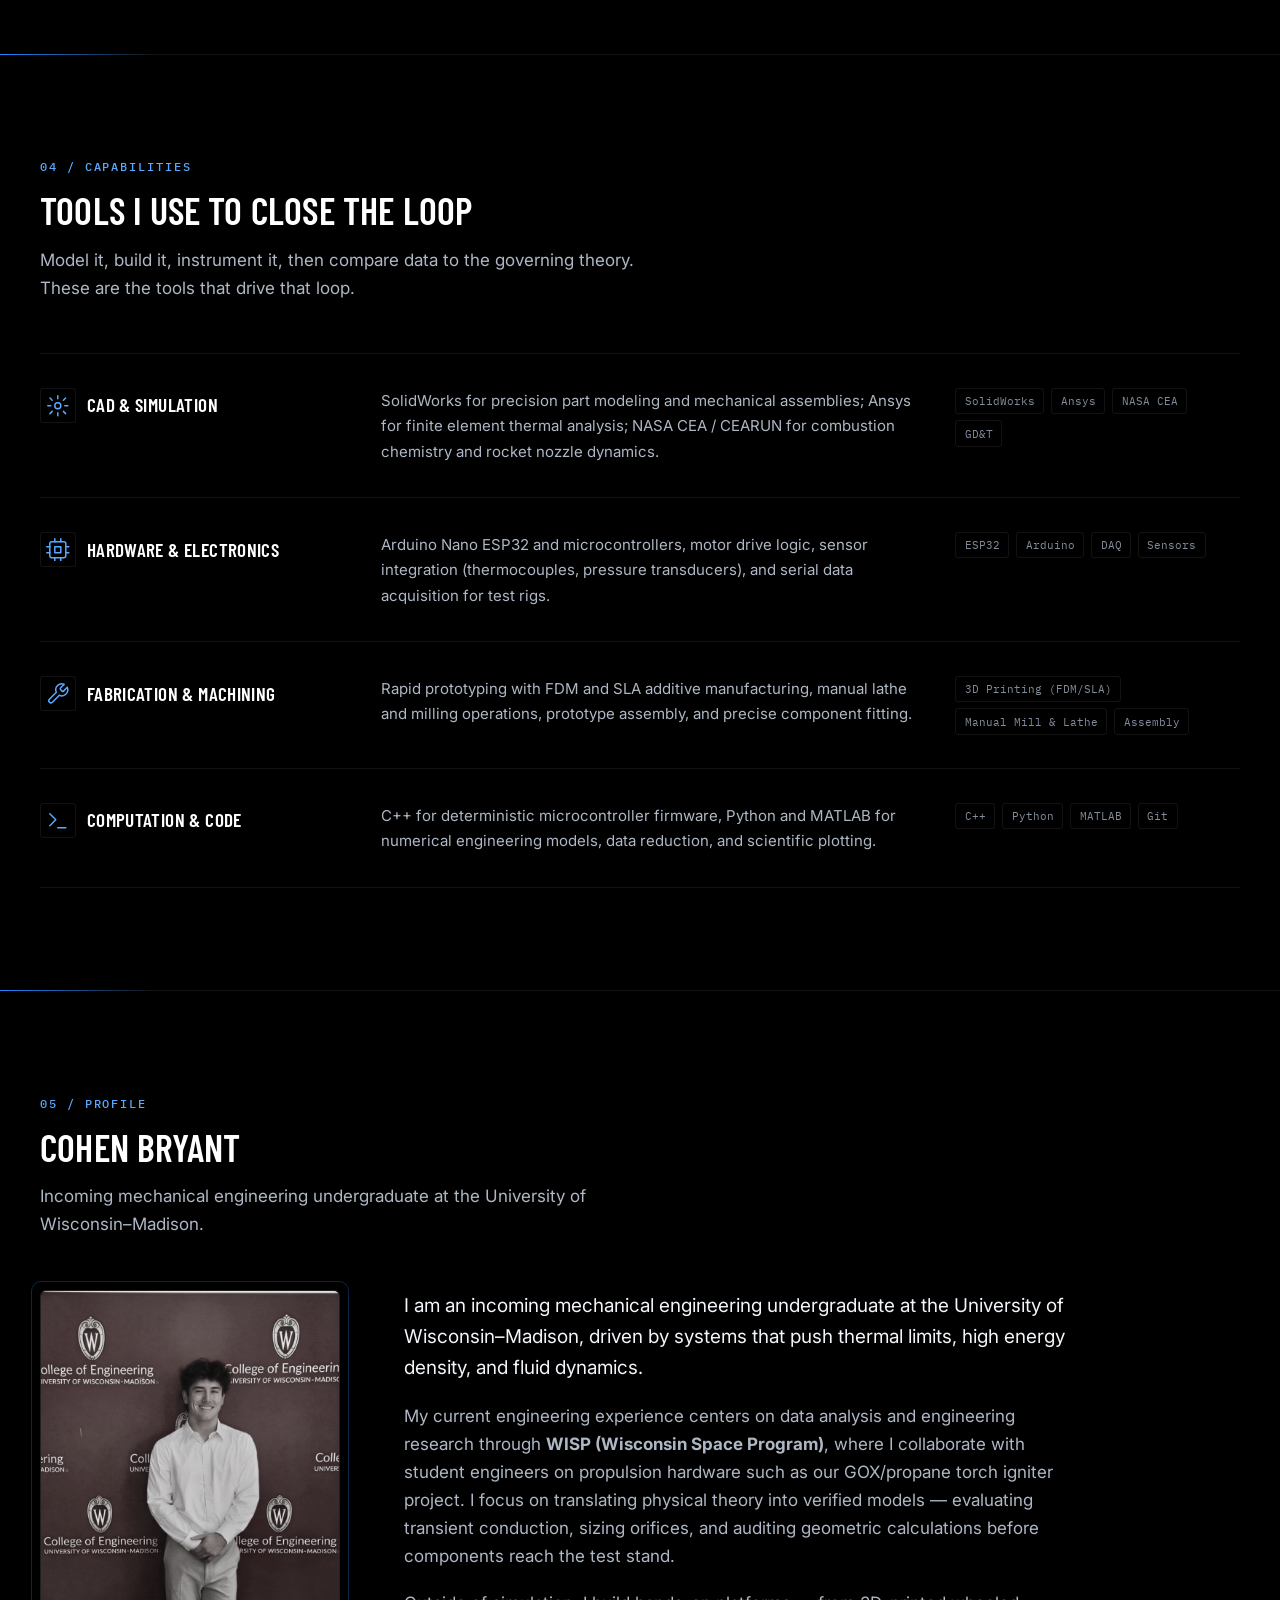
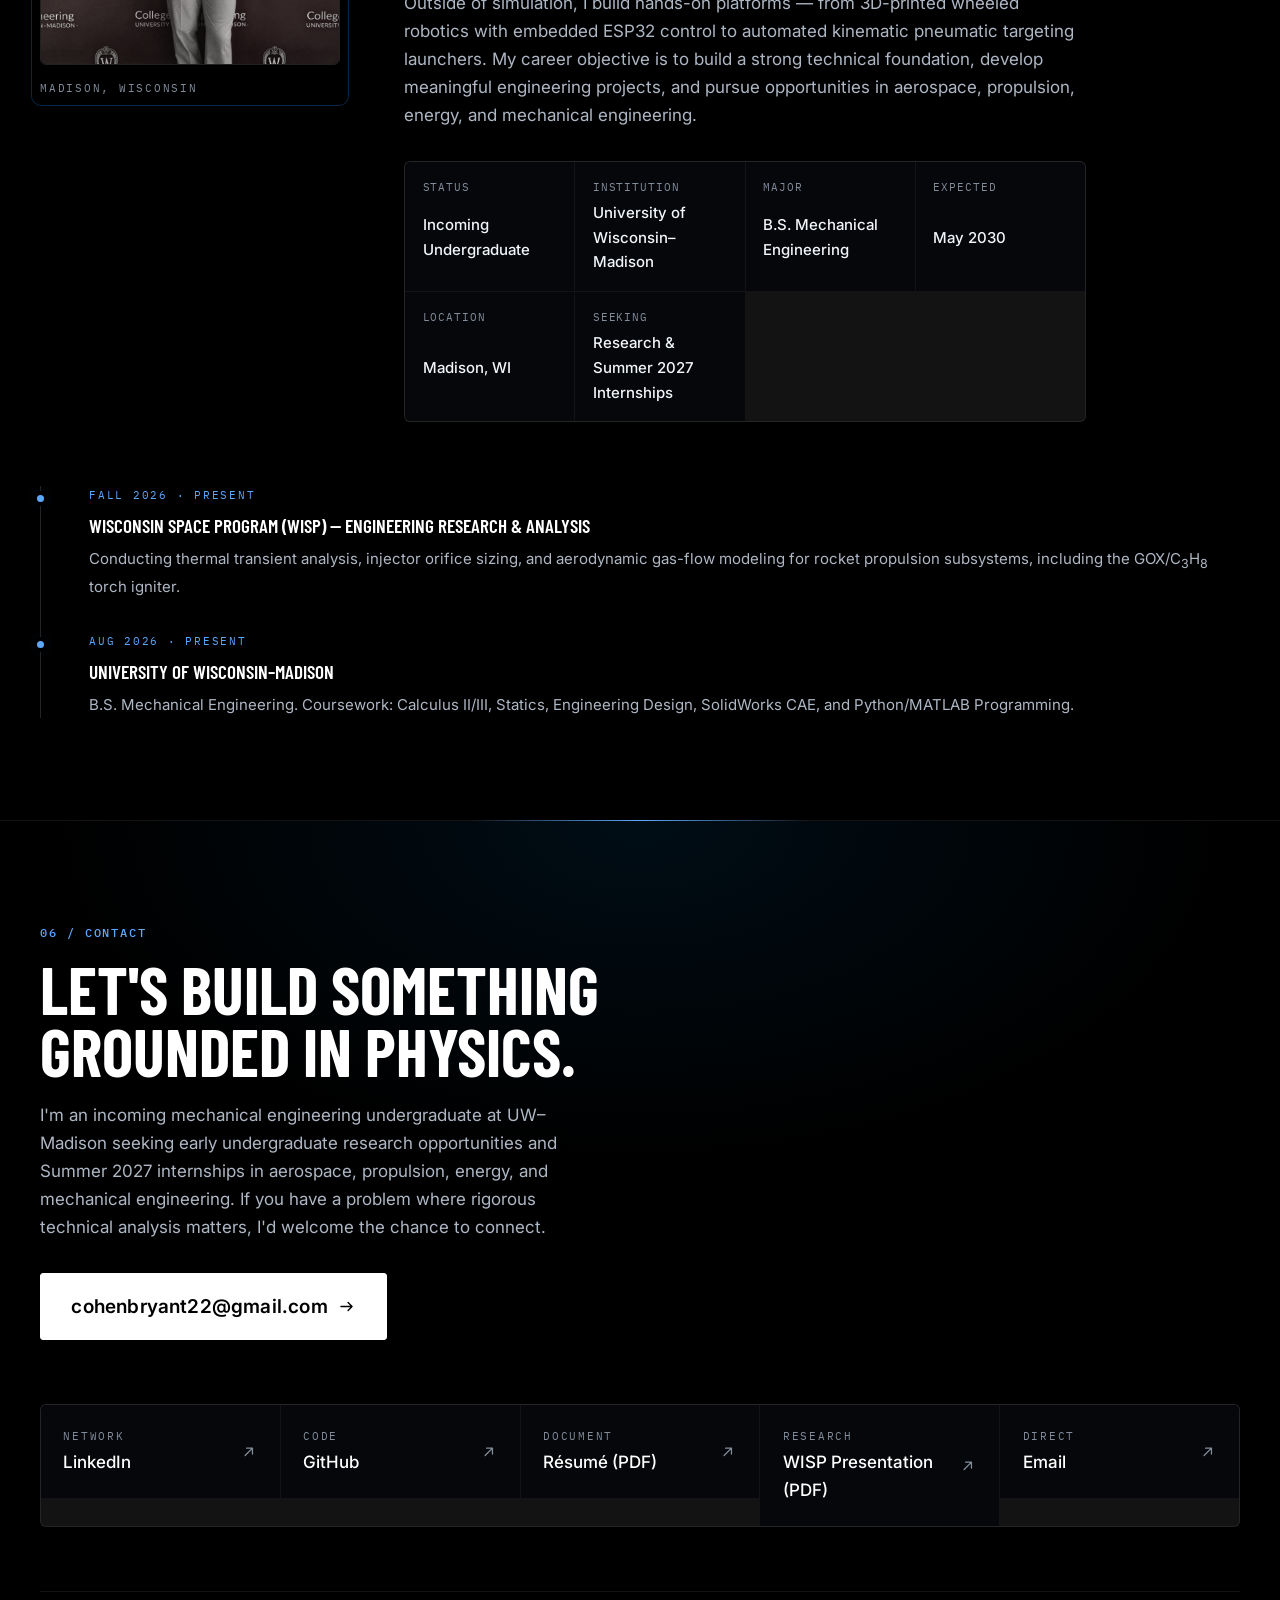
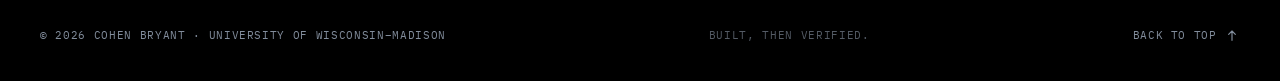
==== commit 9ccb7107: "feat: transform portfolio into mechanical & aerospace engineering showcase - Feature WISP GOX/C3H8 t" ====
--- a/index.html
+++ b/index.html
@@ -4,8 +4,8 @@
 <meta charset="UTF-8">
 <meta name="viewport" content="width=device-width, initial-scale=1">
 
-<title>Cohen Bryant — Mechanical Engineering | Nuclear Propulsion &amp; Thermal Systems</title>
-<meta name="description" content="Cohen Bryant is a mechanical engineering student at UW–Madison building nuclear transient models, embedded vehicle controls, and thermal energy systems — then verifying them against theory. Seeking Summer 2027 internships in aerospace, defense, and advanced energy.">
+<title>Cohen Bryant — Mechanical Engineering | Propulsion, Energy &amp; Aerospace</title>
+<meta name="description" content="Cohen Bryant is an incoming mechanical engineering undergraduate at UW–Madison exploring thermodynamics, fluid mechanics, propulsion, and energy systems through hands-on projects, engineering research with WISP, and computational analysis.">
 <meta name="author" content="Cohen Bryant">
 <meta name="theme-color" content="#000000">
 <meta name="color-scheme" content="dark">
@@ -22,8 +22,8 @@
 
 <meta property="og:type" content="website">
 <meta property="og:site_name" content="Cohen Bryant">
-<meta property="og:title" content="Cohen Bryant — Mechanical Engineering">
-<meta property="og:description" content="Nuclear transient modeling, embedded vehicle controls, and thermal energy systems. Built, then verified.">
+<meta property="og:title" content="Cohen Bryant — Mechanical Engineering | Propulsion, Energy &amp; Aerospace">
+<meta property="og:description" content="Incoming Mechanical Engineering undergraduate at UW–Madison. Propulsion, energy systems, thermal modeling, and hands-on engineering analysis.">
 <meta property="og:url" content="https://portfolio-six-ecru-11.vercel.app/">
 <meta property="og:image" content="https://portfolio-six-ecru-11.vercel.app/assets/og-cover.png">
 <meta property="og:image:width" content="1200">
@@ -32,8 +32,8 @@
 <meta property="og:locale" content="en_US">
 
 <meta name="twitter:card" content="summary_large_image">
-<meta name="twitter:title" content="Cohen Bryant — Mechanical Engineering">
-<meta name="twitter:description" content="Nuclear transient modeling, embedded vehicle controls, and thermal energy systems. Built, then verified.">
+<meta name="twitter:title" content="Cohen Bryant — Mechanical Engineering | Propulsion, Energy &amp; Aerospace">
+<meta name="twitter:description" content="Incoming Mechanical Engineering undergraduate at UW–Madison. Propulsion, energy systems, thermal modeling, and hands-on engineering analysis.">
 <meta name="twitter:image" content="https://portfolio-six-ecru-11.vercel.app/assets/og-cover.png">
 
 <link rel="icon" href="assets/favicon.svg" type="image/svg+xml">
@@ -42,7 +42,7 @@
 
 <link rel="preconnect" href="https://fonts.googleapis.com">
 <link rel="preconnect" href="https://fonts.gstatic.com" crossorigin>
-<link rel="stylesheet" href="https://fonts.googleapis.com/css2?family=Barlow+Condensed:wght@500;600;700&family=IBM+Plex+Mono:wght@400;500&family=Inter:wght@400;500;600;700&display=swap">
+<link rel="stylesheet" href="https://fonts.googleapis.com/css2?family=Barlow+Condensed:wght@500;600;700&family=IBM+Plex+Mono:wght@400;500;600&family=Inter:wght@400;500;600;700&display=swap">
 <link rel="stylesheet" href="styles.css">
 
 <script>document.documentElement.classList.add('js');</script>
@@ -58,9 +58,24 @@
       "url": "https://portfolio-six-ecru-11.vercel.app/",
       "image": "https://portfolio-six-ecru-11.vercel.app/assets/cohen-headshot.jpg",
       "email": "cohenbryant22@gmail.com",
-      "jobTitle": "Mechanical Engineering Student",
-      "description": "Mechanical engineering student focused on nuclear propulsion, thermal architectures, and embedded control systems.",
-      "knowsAbout": ["Nuclear Propulsion", "Reactor Kinetics", "Thermal Systems", "Heat Transfer", "Embedded Systems", "SolidWorks", "Ansys", "C++", "Python", "MATLAB"],
+      "jobTitle": "Mechanical Engineering Undergraduate",
+      "description": "Incoming mechanical engineering undergraduate at UW–Madison exploring thermodynamics, fluid mechanics, propulsion systems, and energy architectures through practical projects and collaborative research.",
+      "knowsAbout": [
+        "Mechanical Engineering",
+        "Propulsion Systems",
+        "Rocket Torch Igniters",
+        "Thermodynamics",
+        "Heat Transfer",
+        "Fluid Mechanics",
+        "Bartz Equation",
+        "NASA CEA",
+        "Nuclear Reactor Kinetics",
+        "SolidWorks",
+        "Ansys",
+        "C++",
+        "Python",
+        "MATLAB"
+      ],
       "alumniOf": {
         "@type": "CollegeOrUniversity",
         "name": "University of Wisconsin–Madison"
@@ -80,13 +95,43 @@
     },
     {
       "@type": "ItemList",
-      "name": "Selected engineering work",
+      "name": "Selected engineering projects",
       "itemListElement": [
-        { "@type": "ListItem", "position": 1, "name": "Transient Nuclear Reactor Xe-135 Simulator", "url": "https://xenon-project-six.vercel.app" },
-        { "@type": "ListItem", "position": 2, "name": "ESP32 Wheeled Vehicle & Hardware Controls", "url": "https://github.com/CBryant244/TrackedVehicle" },
-        { "@type": "ListItem", "position": 3, "name": "Moving Target Launcher & Trajectory Calculator" },
-        { "@type": "ListItem", "position": 4, "name": "Nuclear Systems Analytics (NucInfo)", "url": "https://nucinfo.vercel.app" },
-        { "@type": "ListItem", "position": 5, "name": "ME Connect Student Engineering Platform", "url": "https://me-connect.vercel.app" }
+        {
+          "@type": "ListItem",
+          "position": 1,
+          "name": "WISP Torch Ignitor — Engineering Analysis & Data Presentation",
+          "url": "https://portfolio-six-ecru-11.vercel.app/projects/wisp-torch-ignitor"
+        },
+        {
+          "@type": "ListItem",
+          "position": 2,
+          "name": "Transient Nuclear Reactor Xe-135 Simulator",
+          "url": "https://xenon-project-six.vercel.app"
+        },
+        {
+          "@type": "ListItem",
+          "position": 3,
+          "name": "ESP32 Wheeled Vehicle & Hardware Controls",
+          "url": "https://github.com/CBryant244/TrackedVehicle"
+        },
+        {
+          "@type": "ListItem",
+          "position": 4,
+          "name": "Moving Target Launcher & Trajectory Calculator"
+        },
+        {
+          "@type": "ListItem",
+          "position": 5,
+          "name": "Nuclear Systems Analytics (NucInfo)",
+          "url": "https://nucinfo.vercel.app"
+        },
+        {
+          "@type": "ListItem",
+          "position": 6,
+          "name": "ME Connect Student Engineering Platform",
+          "url": "https://me-connect.vercel.app"
+        }
       ]
     }
   ]
@@ -119,11 +164,12 @@
 
         <nav id="primary-nav" class="nav-panel" aria-label="Primary">
             <ul class="nav-list">
-                <li><a href="#focus"><span class="nav-idx" aria-hidden="true">01</span>Focus</a></li>
-                <li><a href="#work"><span class="nav-idx" aria-hidden="true">02</span>Work</a></li>
-                <li><a href="#capabilities"><span class="nav-idx" aria-hidden="true">03</span>Capabilities</a></li>
-                <li><a href="#profile"><span class="nav-idx" aria-hidden="true">04</span>Profile</a></li>
-                <li><a href="#contact"><span class="nav-idx" aria-hidden="true">05</span>Contact</a></li>
+                <li><a href="#work"><span class="nav-idx" aria-hidden="true">01</span>Projects</a></li>
+                <li><a href="#interests"><span class="nav-idx" aria-hidden="true">02</span>Technical Interests</a></li>
+                <li><a href="#methodology"><span class="nav-idx" aria-hidden="true">03</span>Methodology</a></li>
+                <li><a href="#capabilities"><span class="nav-idx" aria-hidden="true">04</span>Capabilities</a></li>
+                <li><a href="#about"><span class="nav-idx" aria-hidden="true">05</span>About</a></li>
+                <li><a href="#contact"><span class="nav-idx" aria-hidden="true">06</span>Contact</a></li>
                 <li class="nav-cta">
                     <a class="btn btn-outline btn-sm" href="assets/Cohen_Bryant_Draft.pdf" target="_blank" rel="noopener">
                         Résumé
@@ -147,45 +193,43 @@
         <div class="shell hero-inner">
             <p class="eyebrow hero-eyebrow" data-anim>
                 <span class="beacon" aria-hidden="true"></span>
-                UW–Madison · B.S. Mechanical Engineering · Class of 2030
+                UW–Madison · B.S. Mechanical Engineering · WISP Research
             </p>
 
-            <h1 class="hero-title" data-anim>Built,<br>then verified.</h1>
+            <h1 class="hero-title" data-anim>Mechanical Engineering<br>Propulsion, Energy &amp; Aerospace</h1>
 
             <p class="hero-lede" data-anim>
-                I'm Cohen Bryant. I build working models of nuclear transients, embedded vehicle
-                controls, and thermal energy systems — then check them against the theory that
-                predicted them. My interest sits where reactor physics, hardware, and computation
-                have to agree with each other.
+                I'm an incoming mechanical engineering undergraduate at UW–Madison exploring the intersection of thermodynamics, fluid mechanics, propulsion, and energy systems through hands-on projects and engineering analysis.
             </p>
 
             <div class="hero-actions" data-anim>
                 <a class="btn btn-solid" href="#work">
-                    View selected work
+                    Explore My Projects
                     <svg class="icon" viewBox="0 0 24 24" aria-hidden="true"><path d="M5 12h14m0 0-5-5m5 5-5 5"/></svg>
                 </a>
-                <a class="btn btn-outline" href="mailto:cohenbryant22@gmail.com?subject=Summer%202027%20internship%20%E2%80%94%20Cohen%20Bryant">
-                    Start a conversation
+                <a class="btn btn-outline" href="assets/Cohen_Bryant_Draft.pdf" target="_blank" rel="noopener">
+                    View My Résumé
+                    <svg class="icon" viewBox="0 0 24 24" aria-hidden="true"><path d="M12 3v12m0 0 4-4m-4 4-4-4M4 19h16"/></svg>
                 </a>
             </div>
 
             <p class="hero-availability" data-anim>
                 <span class="availability-key">Availability</span>
-                Seeking Summer 2027 internships — aerospace, defense, and advanced energy.
+                Early-career engineering student seeking undergraduate research &amp; Summer 2027 internships.
             </p>
 
             <dl class="hero-stats" data-anim>
                 <div class="stat">
-                    <dt class="stat-label">Projects shipped</dt>
-                    <dd class="stat-value"><span data-count="5" data-pad="2">05</span></dd>
+                    <dt class="stat-label">Active projects</dt>
+                    <dd class="stat-value"><span data-count="6" data-pad="2">06</span></dd>
                 </div>
                 <div class="stat">
-                    <dt class="stat-label">Live deployments</dt>
-                    <dd class="stat-value"><span data-count="3" data-pad="2">03</span></dd>
+                    <dt class="stat-label">Featured Research</dt>
+                    <dd class="stat-value" style="font-size: clamp(1.4rem, 2vw, 2.1rem); letter-spacing:0.04em;">WISP</dd>
                 </div>
                 <div class="stat">
-                    <dt class="stat-label">Technical domains</dt>
-                    <dd class="stat-value"><span data-count="4" data-pad="2">04</span></dd>
+                    <dt class="stat-label">Core disciplines</dt>
+                    <dd class="stat-value"><span data-count="6" data-pad="2">06</span></dd>
                 </div>
                 <div class="stat">
                     <dt class="stat-label">Core toolchains</dt>
@@ -195,70 +239,97 @@
         </div>
     </section>
 
-    <!-- ═══ 01 FOCUS ═══════════════════════════════════════════════ -->
-    <section id="focus" class="band">
-        <div class="shell">
-            <header class="band-head" data-anim>
-                <p class="eyebrow">01 / Mission domains</p>
-                <h2 class="band-title">Technical focus</h2>
-                <p class="band-sub">Four problem spaces I keep returning to, because they all reward
-                    the same thing: getting the physics right before you cut metal.</p>
-            </header>
-
-            <ul class="focus-grid">
-                <li class="tile" data-anim>
-                    <span class="tile-idx" aria-hidden="true">01</span>
-                    <h3 class="tile-title">Embedded Systems</h3>
-                    <p class="tile-body">Bridging hardware and software with microcontrollers to drive
-                        actuators, process sensor data, and control dynamic mechanical systems.</p>
-                </li>
-                <li class="tile" data-anim>
-                    <span class="tile-idx" aria-hidden="true">02</span>
-                    <h3 class="tile-title">Nuclear Propulsion</h3>
-                    <p class="tile-body">Reactor kinetics, thermal-hydraulic limits, and control strategy
-                        for high-thrust, high-efficiency space and marine applications.</p>
-                </li>
-                <li class="tile" data-anim>
-                    <span class="tile-idx" aria-hidden="true">03</span>
-                    <h3 class="tile-title">Thermal Systems</h3>
-                    <p class="tile-body">Designing and modeling architectures for heat transfer, fluid
-                        dynamics, and thermodynamic cycles in demanding environments.</p>
-                </li>
-                <li class="tile" data-anim>
-                    <span class="tile-idx" aria-hidden="true">04</span>
-                    <h3 class="tile-title">Energy Sector</h3>
-                    <p class="tile-body">Technical solutions and data-driven insight aimed at the
-                        efficiency, safety, and scalability of modern power generation.</p>
-                </li>
-            </ul>
-        </div>
-    </section>
-
-    <!-- ═══ 02 WORK ════════════════════════════════════════════════ -->
+    <!-- ═══ 01 SELECTED WORK (FEATURED & ADDITIONAL) ════════════════ -->
     <section id="work" class="band">
         <div class="shell">
             <header class="band-head" data-anim>
-                <p class="eyebrow">02 / Selected work</p>
-                <h2 class="band-title">Engineering projects</h2>
-                <p class="band-sub">Each of these started as a question I couldn't answer from a
-                    textbook, so I built the thing that would answer it.</p>
+                <p class="eyebrow">01 / Selected Work</p>
+                <h2 class="band-title">Engineering Projects</h2>
+                <p class="band-sub">Collaborative research, physical prototypes, and computational models bridging first-principles theory with verified engineering analysis.</p>
             </header>
 
             <div class="filters" data-anim>
                 <div class="filter-row" role="group" aria-label="Filter projects by discipline">
                     <button class="chip-btn is-active" type="button" data-filter="all" aria-pressed="true">All</button>
-                    <button class="chip-btn" type="button" data-filter="nuclear" aria-pressed="false">Nuclear</button>
-                    <button class="chip-btn" type="button" data-filter="embedded" aria-pressed="false">Embedded</button>
+                    <button class="chip-btn" type="button" data-filter="propulsion" aria-pressed="false">Propulsion &amp; Thermal</button>
+                    <button class="chip-btn" type="button" data-filter="embedded" aria-pressed="false">Embedded &amp; Controls</button>
+                    <button class="chip-btn" type="button" data-filter="nuclear" aria-pressed="false">Nuclear &amp; Energy</button>
                     <button class="chip-btn" type="button" data-filter="mechanical" aria-pressed="false">Mechanical</button>
-                    <button class="chip-btn" type="button" data-filter="software" aria-pressed="false">Software</button>
-                </div>
-                <p class="filter-status" data-filter-status role="status">Showing all 5 projects</p>
+                </div>
+                <p class="filter-status" data-filter-status role="status">Showing all 6 projects</p>
             </div>
 
             <div class="work-grid" data-work-grid>
 
-                <!-- Xe-135 Simulator (featured) -->
-                <article class="card is-featured" data-anim data-tags="nuclear software">
+                <!-- ── FEATURED PROJECT: WISP TORCH IGNITOR ── -->
+                <article class="card is-featured" data-anim data-tags="propulsion thermal mechanical">
+                    <div class="card-visual">
+                        <div class="viz-wisp">
+                            <div class="viz-wisp-media">
+                                <img src="assets/figures/wisp-p1-g1-throat-temp.png" width="660" height="450" decoding="async" alt="WISP Torch Ignitor throat wall temperature and soakback analysis curves">
+                                <img src="assets/figures/wisp-p1-g2-radial-profile.png" width="660" height="450" decoding="async" alt="WISP Torch Ignitor radial temperature profile across C110 copper throat wall">
+                            </div>
+                            <span class="viz-wisp-tag">
+                                <span class="beacon" aria-hidden="true" style="background:#ff858a; box-shadow:0 0 6px #ff858a;"></span>
+                                Wisconsin Space Program · Analytical Deck
+                            </span>
+                        </div>
+                        <span class="card-status is-live">Featured Case Study</span>
+                    </div>
+                    <div class="card-body">
+                        <div style="display:flex; flex-wrap:wrap; gap:0.4rem; margin-bottom:0.6rem;">
+                            <span class="badge-tag">WISP (Wisconsin Space Program)</span>
+                            <span class="badge-tag is-blue">Propulsion &amp; Thermal</span>
+                        </div>
+                        <p class="card-role">Data Analysis &amp; Engineering Research</p>
+                        <h3 class="card-title">WISP Torch Ignitor — Engineering Analysis &amp; Data Presentation</h3>
+                        <p class="card-desc">
+                            A collaborative propulsion engineering project evaluating a GOX/C<sub>3</sub>H<sub>8</sub> rocket torch igniter. Analyzes 1D transient heat-sink thermal survivability using the Bartz equation and Newton's law of cooling, orifice sizing across compressible and incompressible regimes, chamber contraction ratio scaling, and shifting-equilibrium supersonic exhaust dynamics.
+                        </p>
+
+                        <div class="param-grid">
+                            <div class="param-item">
+                                <span class="param-label">Propellants</span>
+                                <span class="param-val">GOX / C<sub>3</sub>H<sub>8</sub> (O/F 1.50)</span>
+                            </div>
+                            <div class="param-item">
+                                <span class="param-label">Chamber Geometry</span>
+                                <span class="param-val">d<sub>t</sub> = 5.89 mm · A<sub>c</sub>/A<sub>t</sub> = 6.50</span>
+                            </div>
+                            <div class="param-item">
+                                <span class="param-label">Thermal Architecture</span>
+                                <span class="param-val">C110 Copper Heat Sink</span>
+                            </div>
+                            <div class="param-item">
+                                <span class="param-label">Safe Burn Duration</span>
+                                <span class="param-val">&gt; 6.0 s (&lt; 800 K Limit)</span>
+                            </div>
+                        </div>
+
+                        <ul class="tag-row">
+                            <li>Bartz Equation</li>
+                            <li>1D Transient Conduction</li>
+                            <li>NASA CEA / CEARUN</li>
+                            <li>Injector Orifice Sizing</li>
+                            <li>Spreadsheet Audit</li>
+                        </ul>
+
+                        <div class="card-actions" style="margin-top:auto; padding-top:1.25rem;">
+                            <a class="btn btn-solid btn-sm" href="projects/wisp-torch-ignitor.html">
+                                Read Full Case Study &amp; View Embedded PDF
+                                <svg class="icon" viewBox="0 0 24 24" aria-hidden="true"><path d="M5 12h14m0 0-5-5m5 5-5 5"/></svg>
+                            </a>
+                            <button class="btn btn-ghost btn-sm" type="button" data-open="case-wisp">Case notes</button>
+                            <a class="btn btn-outline btn-sm" href="assets/documents/wisp-torch-ignitor-analysis.pdf" target="_blank" rel="noopener">
+                                Original PDF
+                                <svg class="icon" viewBox="0 0 24 24" aria-hidden="true"><path d="M7 17 17 7m0 0H9m8 0v8"/></svg>
+                            </a>
+                        </div>
+                    </div>
+                </article>
+
+                <!-- ── PROJECT 2: Xe-135 SIMULATOR ── -->
+                <article class="card" data-anim data-tags="nuclear software thermal">
                     <div class="card-visual">
                         <div class="viz-reactor" aria-hidden="true">
                             <span class="viz-core"></span>
@@ -271,9 +342,7 @@
                     <div class="card-body">
                         <p class="card-role">Creator &amp; Developer</p>
                         <h3 class="card-title">Transient Nuclear Reactor Xe-135 Simulator</h3>
-                        <p class="card-desc">A live web simulator modeling Xenon-135 poisoning dynamics in a
-                            thermal reactor. It solves the coupled iodine–xenon rate equations in real time to
-                            demonstrate spatial oscillations and the "xenon pit" that follows a power transient.</p>
+                        <p class="card-desc">A live web simulator modeling Xenon-135 poisoning dynamics in a thermal reactor. It solves the coupled iodine–xenon differential rate equations in real time to demonstrate spatial oscillations and the "xenon pit" that follows a power transient.</p>
                         <ul class="tag-row">
                             <li>JavaScript</li>
                             <li>Differential kinetics</li>
@@ -289,7 +358,7 @@
                     </div>
                 </article>
 
-                <!-- ESP32 Vehicle -->
+                <!-- ── PROJECT 3: ESP32 VEHICLE ── -->
                 <article class="card" data-anim data-tags="embedded mechanical">
                     <div class="card-visual">
                         <div class="viz-trace" aria-hidden="true"></div>
@@ -298,9 +367,7 @@
                     <div class="card-body">
                         <p class="card-role">Hardware &amp; Control Lead</p>
                         <h3 class="card-title">ESP32 Wheeled Vehicle &amp; Hardware Controls</h3>
-                        <p class="card-desc">Autonomous wheeled platform: C++ motor drive and speed control on an
-                            Arduino Nano ESP32, with a SolidWorks chassis, drivetrain, and motor brackets held to
-                            print-ready tolerances, plus custom signal conditioning for the sensor stack.</p>
+                        <p class="card-desc">Autonomous wheeled platform: C++ motor drive and speed control on an Arduino Nano ESP32, with a SolidWorks chassis, drivetrain, and motor brackets held to print-ready tolerances, plus custom signal conditioning for the sensor stack.</p>
                         <ul class="tag-row">
                             <li>C++ / Arduino</li>
                             <li>SolidWorks</li>
@@ -316,7 +383,7 @@
                     </div>
                 </article>
 
-                <!-- Launcher -->
+                <!-- ── PROJECT 4: MOVING TARGET LAUNCHER ── -->
                 <article class="card" data-anim data-tags="mechanical embedded">
                     <div class="card-visual">
                         <div class="viz-gallery">
@@ -328,10 +395,8 @@
                     </div>
                     <div class="card-body">
                         <p class="card-role">Mechanical Design &amp; Analysis</p>
-                        <h3 class="card-title">Moving Target Launcher &amp; Trajectory Calculatations</h3>
-                        <p class="card-desc">An automated pneumatic launcher that tracks and strikes moving targets.
-                            I built a kinematic model that predicts the trajectory, then closed the loop with
-                            sensor feedback on an Arduino to trim pitch and yaw while the target moves.</p>
+                        <h3 class="card-title">Moving Target Launcher &amp; Trajectory Calculations</h3>
+                        <p class="card-desc">An automated pneumatic launcher that tracks and strikes moving targets. I built a kinematic model that predicts the trajectory, then closed the loop with sensor feedback on an Arduino to trim pitch and yaw while the target moves.</p>
                         <ul class="tag-row">
                             <li>Physics modeling</li>
                             <li>Machining</li>
@@ -348,7 +413,7 @@
                     </div>
                 </article>
 
-                <!-- NucInfo -->
+                <!-- ── PROJECT 5: NUCINFO ANALYTICS ── -->
                 <article class="card" data-anim data-tags="nuclear software">
                     <div class="card-visual">
                         <div class="viz-bars" aria-hidden="true">
@@ -360,9 +425,7 @@
                     <div class="card-body">
                         <p class="card-role">Developer &amp; Researcher</p>
                         <h3 class="card-title">Nuclear Systems Analytics (NucInfo)</h3>
-                        <p class="card-desc">A dashboard that puts operational data, thermodynamic cycle efficiencies,
-                            and safety margins for several reactor designs side by side — built to make dense
-                            technical specifications legible to people who don't read them for a living.</p>
+                        <p class="card-desc">A dashboard putting operational data, thermodynamic cycle efficiencies, and safety margins for several reactor designs side by side — built to make dense technical specifications legible through interactive visual analytics.</p>
                         <ul class="tag-row">
                             <li>Web analytics</li>
                             <li>Data visualization</li>
@@ -378,8 +441,8 @@
                     </div>
                 </article>
 
-                <!-- ME Connect -->
-                <article class="card" data-anim data-tags="software">
+                <!-- ── PROJECT 6: ME CONNECT ── -->
+                <article class="card" data-anim data-tags="software mechanical">
                     <div class="card-visual">
                         <img class="viz-photo" src="assets/seedream-4.5_a_cinematic_photo_of_A_high-end_modern_tech_logo_centered_on_a_deep_charcoal_bla-0.jpg" width="2560" height="1440" loading="lazy" decoding="async" alt="ME Connect platform brand mark">
                         <span class="card-status is-live">Live</span>
@@ -387,9 +450,7 @@
                     <div class="card-body">
                         <p class="card-role">Creator &amp; Web Architect</p>
                         <h3 class="card-title">ME Connect Student Engineering Platform</h3>
-                        <p class="card-desc">A hub where mechanical engineering students find project teams, reach
-                            academic resources, and connect with peers. Architected so the content model and roster
-                            structure hold up as the user base and material grow.</p>
+                        <p class="card-desc">A hub where mechanical engineering students find project teams, reach academic resources, and connect with peers. Architected with scalable data models so rosters and project listings hold up as the student body expands.</p>
                         <ul class="tag-row">
                             <li>Web architecture</li>
                             <li>Platform design</li>
@@ -411,14 +472,209 @@
         </div>
     </section>
 
-    <!-- ═══ 03 CAPABILITIES ════════════════════════════════════════ -->
+    <!-- ═══ 02 TECHNICAL INTERESTS ═════════════════════════════════ -->
+    <section id="interests" class="band">
+        <div class="shell">
+            <header class="band-head" data-anim>
+                <p class="eyebrow">02 / Engineering Disciplines</p>
+                <h2 class="band-title">Technical Interests</h2>
+                <p class="band-sub">Core academic and research fields I actively explore through physical modeling, computation, and collaborative engineering projects.</p>
+            </header>
+
+            <div class="interest-grid">
+                <article class="interest-card" data-anim>
+                    <div class="interest-head">
+                        <svg class="interest-icon" viewBox="0 0 24 24" fill="none" stroke="currentColor" stroke-width="1.75" stroke-linecap="round" stroke-linejoin="round" aria-hidden="true">
+                            <path d="M12 2v20M17 5H9.5a3.5 3.5 0 0 0 0 7h5a3.5 3.5 0 0 1 0 7H6"/>
+                        </svg>
+                        <span class="interest-idx">01</span>
+                    </div>
+                    <h3 class="interest-title">Thermodynamics</h3>
+                    <p class="interest-desc">
+                        State transitions, chemical equilibrium combustion modeling, energy balance optimization, and power cycle efficiencies in demanding thermal environments.
+                    </p>
+                    <ul class="interest-tags">
+                        <li>Chemical Equilibrium</li>
+                        <li>Enthalpy Balance</li>
+                        <li>Power Cycles</li>
+                    </ul>
+                </article>
+
+                <article class="interest-card" data-anim>
+                    <div class="interest-head">
+                        <svg class="interest-icon" viewBox="0 0 24 24" fill="none" stroke="currentColor" stroke-width="1.75" stroke-linecap="round" stroke-linejoin="round" aria-hidden="true">
+                            <path d="M8.5 14.5A2.5 2.5 0 0 0 11 12c0-1.38-.5-2-1-3-1.072-2.143-.224-4.054 2-6 .5 2.5 2 4.9 4 6.5 2 1.6 3 3.5 3 5.5a7 7 0 1 1-14 0c0-1.153.433-2.294 1-3a2.5 2.5 0 0 0 2.5 2.5z"/>
+                        </svg>
+                        <span class="interest-idx">02</span>
+                    </div>
+                    <h3 class="interest-title">Heat Transfer</h3>
+                    <p class="interest-desc">
+                        1D/2D transient conduction, high-heat-flux convection evaluated via the Bartz equation, radiation boundaries, and transient heat-sink survivability in uncooled hardware.
+                    </p>
+                    <ul class="interest-tags">
+                        <li>Bartz Equation</li>
+                        <li>Fourier Conduction</li>
+                        <li>Soakback Modeling</li>
+                    </ul>
+                </article>
+
+                <article class="interest-card" data-anim>
+                    <div class="interest-head">
+                        <svg class="interest-icon" viewBox="0 0 24 24" fill="none" stroke="currentColor" stroke-width="1.75" stroke-linecap="round" stroke-linejoin="round" aria-hidden="true">
+                            <path d="M2 12h20M2 6c3 0 5 3 8 3s5-3 8-3 5 3 6 3M2 18c3 0 5-3 8-3s5 3 8 3 5-3 6-3"/>
+                        </svg>
+                        <span class="interest-idx">03</span>
+                    </div>
+                    <h3 class="interest-title">Fluid Mechanics</h3>
+                    <p class="interest-desc">
+                        Compressible nozzle expansion, sonic throat choking, orifice pressure drops, unchoked gaseous manifold distribution, and boundary layer behavior.
+                    </p>
+                    <ul class="interest-tags">
+                        <li>Compressible Orifices</li>
+                        <li>Supersonic Nozzles</li>
+                        <li>Pressure Drop (&Delta;P)</li>
+                    </ul>
+                </article>
+
+                <article class="interest-card" data-anim>
+                    <div class="interest-head">
+                        <svg class="interest-icon" viewBox="0 0 24 24" fill="none" stroke="currentColor" stroke-width="1.75" stroke-linecap="round" stroke-linejoin="round" aria-hidden="true">
+                            <path d="M4.5 16.5c-1.5 1.26-2 5-2 5s3.74-.5 5-2c.71-.84.7-2.13-.09-2.91a2.18 2.18 0 0 0-2.91-.09z"/>
+                            <path d="m12 15-3-3a22 22 0 0 1 2-3.95A12.88 12.88 0 0 1 22 2c0 2.72-.78 7.5-6 11a22.35 22.35 0 0 1-4 2z"/>
+                            <path d="M9 12H4s.55-3.03 2-4c1.62-1.08 5 0 5 0M12 15v5s3.03-.55 4-2c1.08-1.62 0-5 0-5"/>
+                        </svg>
+                        <span class="interest-idx">04</span>
+                    </div>
+                    <h3 class="interest-title">Propulsion Systems</h3>
+                    <p class="interest-desc">
+                        Liquid and gaseous rocket combustion, torch igniter architectures, injector pattern geometry, flame stabilization residence times, and combustion chamber acoustic margins.
+                    </p>
+                    <ul class="interest-tags">
+                        <li>Rocket Torch Igniters</li>
+                        <li>Residence Time (t_res)</li>
+                        <li>O/F Mixture Control</li>
+                    </ul>
+                </article>
+
+                <article class="interest-card" data-anim>
+                    <div class="interest-head">
+                        <svg class="interest-icon" viewBox="0 0 24 24" fill="none" stroke="currentColor" stroke-width="1.75" stroke-linecap="round" stroke-linejoin="round" aria-hidden="true">
+                            <circle cx="12" cy="12" r="3"/>
+                            <path d="M12 2v4m0 12v4M4.93 4.93l2.83 2.83m8.48 8.48 2.83 2.83M2 12h4m12 0h4M4.93 19.07l2.83-2.83m8.48-8.48 2.83-2.83"/>
+                        </svg>
+                        <span class="interest-idx">05</span>
+                    </div>
+                    <h3 class="interest-title">Energy Systems</h3>
+                    <p class="interest-desc">
+                        Nuclear fission and advanced thermal architectures, differential isotopic decay kinetics, thermal-hydraulic limits, and high-density power generation cycles.
+                    </p>
+                    <ul class="interest-tags">
+                        <li>Reactor Kinetics</li>
+                        <li>Thermal Hydraulics</li>
+                        <li>High-Density Cycles</li>
+                    </ul>
+                </article>
+
+                <article class="interest-card" data-anim>
+                    <div class="interest-head">
+                        <svg class="interest-icon" viewBox="0 0 24 24" fill="none" stroke="currentColor" stroke-width="1.75" stroke-linecap="round" stroke-linejoin="round" aria-hidden="true">
+                            <polygon points="12 2 2 7 12 12 22 7 12 2"/>
+                            <polyline points="2 17 12 22 22 17"/>
+                            <polyline points="2 12 12 17 22 12"/>
+                        </svg>
+                        <span class="interest-idx">06</span>
+                    </div>
+                    <h3 class="interest-title">Aerospace Engineering</h3>
+                    <p class="interest-desc">
+                        Subsystem structural integration, aerodynamic drag and thrust generation, moving-target kinematics, and flight-ready component fabrication.
+                    </p>
+                    <ul class="interest-tags">
+                        <li>Flight Structures</li>
+                        <li>Kinematic Modeling</li>
+                        <li>Trajectory Prediction</li>
+                    </ul>
+                </article>
+
+                <article class="interest-card" data-anim>
+                    <div class="interest-head">
+                        <svg class="interest-icon" viewBox="0 0 24 24" fill="none" stroke="currentColor" stroke-width="1.75" stroke-linecap="round" stroke-linejoin="round" aria-hidden="true">
+                            <path d="M14 2H6a2 2 0 0 0-2 2v16a2 2 0 0 0 2 2h12a2 2 0 0 0 2-2V8z"/>
+                            <polyline points="14 2 14 8 20 8"/>
+                            <line x1="16" y1="13" x2="8" y2="13"/>
+                            <line x1="16" y1="17" x2="8" y2="17"/>
+                        </svg>
+                        <span class="interest-idx">07</span>
+                    </div>
+                    <h3 class="interest-title">Computational Analysis</h3>
+                    <p class="interest-desc">
+                        Simulating dynamic systems with NASA CEARUN, finite element structural/thermal solvers, numerical ODE integration, and auditing engineering calculation models.
+                    </p>
+                    <ul class="interest-tags">
+                        <li>NASA CEA</li>
+                        <li>Numerical Solvers</li>
+                        <li>Model Verification</li>
+                    </ul>
+                </article>
+            </div>
+        </div>
+    </section>
+
+    <!-- ═══ 03 METHODOLOGY ═════════════════════════════════════════ -->
+    <section id="methodology" class="band">
+        <div class="shell">
+            <header class="band-head" data-anim>
+                <p class="eyebrow">03 / Engineering Process</p>
+                <h2 class="band-title">How I Approach Engineering Problems</h2>
+                <p class="band-sub">A disciplined six-stage workflow for taking an engineering question from physical principles to verified analytical and experimental conclusions.</p>
+            </header>
+
+            <div class="method-grid">
+                <div class="method-card" data-anim>
+                    <span class="method-idx">Step 01</span>
+                    <h3 class="method-title">Problem Definition</h3>
+                    <p class="method-desc">Establish system requirements, operational environment, feed pressures, mass flow budgets, and failure thresholds.</p>
+                </div>
+
+                <div class="method-card" data-anim>
+                    <span class="method-idx">Step 02</span>
+                    <h3 class="method-title">Assumptions &amp; Bounds</h3>
+                    <p class="method-desc">Identify physical constraints, boundary conditions, unchoked/choked regimes, and simplify without losing essential physics.</p>
+                </div>
+
+                <div class="method-card" data-anim>
+                    <span class="method-idx">Step 03</span>
+                    <h3 class="method-title">Physical Principles</h3>
+                    <p class="method-desc">Ground the model in fundamental governing equations — conservation of mass, momentum, Fourier's law, and Bartz convection.</p>
+                </div>
+
+                <div class="method-card" data-anim>
+                    <span class="method-idx">Step 04</span>
+                    <h3 class="method-title">Analytical Modeling</h3>
+                    <p class="method-desc">Implement numerical solvers, run NASA CEA combustion simulations, and audit preliminary calculation formulas for errors.</p>
+                </div>
+
+                <div class="method-card" data-anim>
+                    <span class="method-idx">Step 05</span>
+                    <h3 class="method-title">Results &amp; Margins</h3>
+                    <p class="method-desc">Interpret temperature gradients, Mach profiles, and pressure drops against material softening and acoustic stability margins.</p>
+                </div>
+
+                <div class="method-card" data-anim>
+                    <span class="method-idx">Step 06</span>
+                    <h3 class="method-title">Verification &amp; Comms</h3>
+                    <p class="method-desc">Document findings in clear engineering presentations, acknowledge limitations, and verify against physical testing.</p>
+                </div>
+            </div>
+        </div>
+    </section>
+
+    <!-- ═══ 04 CAPABILITIES ════════════════════════════════════════ -->
     <section id="capabilities" class="band">
         <div class="shell">
             <header class="band-head" data-anim>
-                <p class="eyebrow">03 / Capabilities</p>
-                <h2 class="band-title">Tools I use to close the loop</h2>
-                <p class="band-sub">Model it, build it, instrument it, then compare the data to the
-                    prediction. These are the tools that get me around that loop.</p>
+                <p class="eyebrow">04 / Capabilities</p>
+                <h2 class="band-title">Tools I Use to Close the Loop</h2>
+                <p class="band-sub">Model it, build it, instrument it, then compare data to the governing theory. These are the tools that drive that loop.</p>
             </header>
 
             <div class="spec-sheet">
@@ -427,9 +683,8 @@
                         <svg class="icon" viewBox="0 0 24 24" aria-hidden="true"><path d="M12 15a3 3 0 1 0 0-6 3 3 0 0 0 0 6Z"/><path d="M12 2v3m0 14v3M4.2 4.2l2.2 2.2m11.2 11.2 2.2 2.2M2 12h3m14 0h3M4.2 19.8l2.2-2.2M17.6 6.4l2.2-2.2"/></svg>
                         <span>CAD &amp; Simulation</span>
                     </div>
-                    <p class="spec-value">SolidWorks for precision part modeling and assembly design; Ansys for
-                        thermal and structural finite element analysis.</p>
-                    <ul class="spec-tags"><li>SolidWorks</li><li>Ansys</li><li>GD&amp;T</li></ul>
+                    <p class="spec-value">SolidWorks for precision part modeling and mechanical assemblies; Ansys for finite element thermal analysis; NASA CEA / CEARUN for combustion chemistry and rocket nozzle dynamics.</p>
+                    <ul class="spec-tags"><li>SolidWorks</li><li>Ansys</li><li>NASA CEA</li><li>GD&amp;T</li></ul>
                 </div>
 
                 <div class="spec-row" data-anim>
@@ -437,40 +692,38 @@
                         <svg class="icon" viewBox="0 0 24 24" aria-hidden="true"><rect x="4" y="4" width="16" height="16" rx="2"/><rect x="9" y="9" width="6" height="6"/><path d="M9 1v3m6-3v3M9 20v3m6-3v3M20 9h3m-3 6h3M1 9h3m-3 6h3"/></svg>
                         <span>Hardware &amp; Electronics</span>
                     </div>
-                    <p class="spec-value">Arduino and ESP32 firmware, circuit design, sensor integration, and
-                        high-frequency data acquisition for physical testing.</p>
+                    <p class="spec-value">Arduino Nano ESP32 and microcontrollers, motor drive logic, sensor integration (thermocouples, pressure transducers), and serial data acquisition for test rigs.</p>
                     <ul class="spec-tags"><li>ESP32</li><li>Arduino</li><li>DAQ</li><li>Sensors</li></ul>
                 </div>
 
                 <div class="spec-row" data-anim>
                     <div class="spec-key">
                         <svg class="icon" viewBox="0 0 24 24" aria-hidden="true"><path d="M14.7 6.3a1 1 0 0 0 0 1.4l1.6 1.6a1 1 0 0 0 1.4 0l3.77-3.77a6 6 0 0 1-7.94 7.94l-6.91 6.91a2.12 2.12 0 0 1-3-3l6.91-6.91a6 6 0 0 1 7.94-7.94l-3.76 3.76Z"/></svg>
-                        <span>Fabrication</span>
-                    </div>
-                    <p class="spec-value">Rapid prototyping on FDM and SLA printers, manual machining on mill and
-                        lathe, and iterative physical assembly.</p>
-                    <ul class="spec-tags"><li>FDM / SLA</li><li>Mill / Lathe</li><li>Assembly</li></ul>
+                        <span>Fabrication &amp; Machining</span>
+                    </div>
+                    <p class="spec-value">Rapid prototyping with FDM and SLA additive manufacturing, manual lathe and milling operations, prototype assembly, and precise component fitting.</p>
+                    <ul class="spec-tags"><li>3D Printing (FDM/SLA)</li><li>Manual Mill &amp; Lathe</li><li>Assembly</li></ul>
                 </div>
 
                 <div class="spec-row" data-anim>
                     <div class="spec-key">
                         <svg class="icon" viewBox="0 0 24 24" aria-hidden="true"><path d="m4 17 6-6-6-6m8 14h8"/></svg>
-                        <span>Computation</span>
-                    </div>
-                    <p class="spec-value">C and C++ for embedded logic, Python and MATLAB for numerical modeling and
-                        data analysis, JavaScript for interactive tooling.</p>
-                    <ul class="spec-tags"><li>C / C++</li><li>Python</li><li>MATLAB</li><li>JavaScript</li></ul>
+                        <span>Computation &amp; Code</span>
+                    </div>
+                    <p class="spec-value">C++ for deterministic microcontroller firmware, Python and MATLAB for numerical engineering models, data reduction, and scientific plotting.</p>
+                    <ul class="spec-tags"><li>C++</li><li>Python</li><li>MATLAB</li><li>Git</li></ul>
                 </div>
             </div>
         </div>
     </section>
 
-    <!-- ═══ 04 PROFILE ═════════════════════════════════════════════ -->
-    <section id="profile" class="band">
+    <!-- ═══ 05 ABOUT / PROFILE ═════════════════════════════════════ -->
+    <section id="about" class="band">
         <div class="shell">
             <header class="band-head" data-anim>
-                <p class="eyebrow">04 / Profile</p>
+                <p class="eyebrow">05 / Profile</p>
                 <h2 class="band-title">Cohen Bryant</h2>
+                <p class="band-sub">Incoming mechanical engineering undergraduate at the University of Wisconsin–Madison.</p>
             </header>
 
             <div class="profile">
@@ -480,40 +733,31 @@
                 </figure>
 
                 <div class="profile-copy" data-anim>
-                    <p class="profile-lead">I'm a mechanical engineering student at the University of
-                        Wisconsin–Madison, drawn to systems that push on energy density, thermal limits,
-                        and precise control.</p>
-                    <p>My approach is grounded in building real hardware to validate theoretical models.
-                        Whether I'm programming an ESP32 to dictate vehicle dynamics or simulating reactor
-                        kinetics in software, I look for the intersections where physical mechanics and
-                        computation have to meet.</p>
-                    <p>This fall I'm pursuing a role on UW–Madison's competition teams — Liquid Rocketry,
-                        Wisconsin Aerospace, and WISP(Wisconsin Space Program) — to work on CAD, subsystem fabrication, and test-rig setup
-                        alongside upperclassmen. Longer term, I'm aiming at the aerospace, defense, and
-                        advanced energy sectors, where rigorous engineering is the standard rather than
-                        the exception.</p>
+                    <p class="profile-lead">I am an incoming mechanical engineering undergraduate at the University of Wisconsin–Madison, driven by systems that push thermal limits, high energy density, and fluid dynamics.</p>
+                    <p>My current engineering experience centers on data analysis and engineering research through <strong>WISP (Wisconsin Space Program)</strong>, where I collaborate with student engineers on propulsion hardware such as our GOX/propane torch igniter project. I focus on translating physical theory into verified models — evaluating transient conduction, sizing orifices, and auditing geometric calculations before components reach the test stand.</p>
+                    <p>Outside of simulation, I build hands-on platforms — from 3D-printed wheeled robotics with embedded ESP32 control to automated kinematic pneumatic targeting launchers. My career objective is to build a strong technical foundation, develop meaningful engineering projects, and pursue opportunities in aerospace, propulsion, energy, and mechanical engineering.</p>
 
                     <ul class="profile-facts">
+                        <li><span>Status</span> Incoming Undergraduate</li>
+                        <li><span>Institution</span> University of Wisconsin–Madison</li>
+                        <li><span>Major</span> B.S. Mechanical Engineering</li>
+                        <li><span>Expected</span> May 2030</li>
                         <li><span>Location</span> Madison, WI</li>
-                        <li><span>Degree</span> B.S. Mechanical Engineering</li>
-                        <li><span>Expected</span> 2030</li>
-                        <li><span>Seeking</span> Summer 2027 internship</li>
+                        <li><span>Seeking</span> Research &amp; Summer 2027 Internships</li>
                     </ul>
                 </div>
             </div>
 
             <ol class="timeline">
                 <li class="timeline-item" data-anim>
-                    <p class="timeline-date">Fall 2026 · In recruitment</p>
-                    <h3 class="timeline-title">AIAA · Liquid Rocketry · Wisconsin Aerospace</h3>
-                    <p class="timeline-desc">Pursuing a CAD and subsystem-fabrication role on competition builds,
-                        with test-rig setup alongside upperclassmen engineers.</p>
+                    <p class="timeline-date">Fall 2026 · Present</p>
+                    <h3 class="timeline-title">Wisconsin Space Program (WISP) — Engineering Research &amp; Analysis</h3>
+                    <p class="timeline-desc">Conducting thermal transient analysis, injector orifice sizing, and aerodynamic gas-flow modeling for rocket propulsion subsystems, including the GOX/C<sub>3</sub>H<sub>8</sub> torch igniter.</p>
                 </li>
                 <li class="timeline-item" data-anim>
                     <p class="timeline-date">Aug 2026 · Present</p>
                     <h3 class="timeline-title">University of Wisconsin–Madison</h3>
-                    <p class="timeline-desc">B.S. Mechanical Engineering. Coursework: Calculus II/III, Statics,
-                        Engineering Design, SolidWorks, Python and MATLAB.</p>
+                    <p class="timeline-desc">B.S. Mechanical Engineering. Coursework: Calculus II/III, Statics, Engineering Design, SolidWorks CAE, and Python/MATLAB Programming.</p>
                 </li>
             </ol>
         </div>
@@ -521,15 +765,14 @@
 
 </main>
 
-<!-- ═══ 05 CONTACT ═════════════════════════════════════════════════ -->
+<!-- ═══ 06 CONTACT ═════════════════════════════════════════════════ -->
 <footer id="contact" class="footer">
     <div class="shell">
         <div class="footer-head" data-anim>
-            <p class="eyebrow">05 / Contact</p>
-            <h2 class="footer-title">Let's build something<br>that has to work.</h2>
-            <p class="footer-sub">I'm seeking a Summer 2027 internship in aerospace, defense, or advanced
-                energy. If you have a problem where the physics has to be right, I'd like to hear about it.</p>
-            <a class="btn btn-solid btn-lg" href="mailto:cohenbryant22@gmail.com?subject=Summer%202027%20internship%20%E2%80%94%20Cohen%20Bryant">
+            <p class="eyebrow">06 / Contact</p>
+            <h2 class="footer-title">Let's build something<br>grounded in physics.</h2>
+            <p class="footer-sub">I'm an incoming mechanical engineering undergraduate at UW–Madison seeking early undergraduate research opportunities and Summer 2027 internships in aerospace, propulsion, energy, and mechanical engineering. If you have a problem where rigorous technical analysis matters, I'd welcome the chance to connect.</p>
+            <a class="btn btn-solid btn-lg" href="mailto:cohenbryant22@gmail.com?subject=Engineering%20Opportunity%20%E2%80%94%20Cohen%20Bryant">
                 cohenbryant22@gmail.com
                 <svg class="icon" viewBox="0 0 24 24" aria-hidden="true"><path d="M5 12h14m0 0-5-5m5 5-5 5"/></svg>
             </a>
@@ -553,7 +796,14 @@
             <li>
                 <a href="assets/Cohen_Bryant_Draft.pdf" target="_blank" rel="noopener">
                     <span class="link-key">Document</span>
-                    <span class="link-val">Résumé PDF</span>
+                    <span class="link-val">Résumé (PDF)</span>
+                    <svg class="icon" viewBox="0 0 24 24" aria-hidden="true"><path d="M7 17 17 7m0 0H9m8 0v8"/></svg>
+                </a>
+            </li>
+            <li>
+                <a href="assets/documents/wisp-torch-ignitor-analysis.pdf" target="_blank" rel="noopener">
+                    <span class="link-key">Research</span>
+                    <span class="link-val">WISP Presentation (PDF)</span>
                     <svg class="icon" viewBox="0 0 24 24" aria-hidden="true"><path d="M7 17 17 7m0 0H9m8 0v8"/></svg>
                 </a>
             </li>
@@ -567,8 +817,8 @@
         </ul>
 
         <div class="footer-base">
-            <p>&copy; <span data-year>2026</span> Cohen Bryant</p>
-            <p class="footer-sig">All systems nominal</p>
+            <p>&copy; <span data-year>2026</span> Cohen Bryant · University of Wisconsin–Madison</p>
+            <p class="footer-sig">Built, then verified.</p>
             <a class="footer-top" href="#top">
                 Back to top
                 <svg class="icon" viewBox="0 0 24 24" aria-hidden="true"><path d="M12 20V6m0 0-5 5m5-5 5 5"/></svg>
@@ -578,6 +828,39 @@
 </footer>
 
 <!-- ═══ CASE NOTE DIALOGS ══════════════════════════════════════════ -->
+
+<!-- WISP Case Notes Modal -->
+<dialog id="case-wisp" class="case" aria-labelledby="case-wisp-title">
+    <article class="case-inner">
+        <header class="case-head">
+            <p class="card-role">Data Analysis &amp; Research · WISP</p>
+            <h2 id="case-wisp-title" class="case-title">WISP Torch Ignitor — Analytical Overview</h2>
+            <button class="case-close" type="button" data-close><svg class="icon" viewBox="0 0 24 24" aria-hidden="true"><path d="M18 6 6 18M6 6l12 12"/></svg><span class="sr-only">Close case notes</span></button>
+        </header>
+        <div class="case-body">
+            <p>A collaborative propulsion engineering project conducted with the Wisconsin Space Program (WISP) at UW–Madison, evaluating an uncooled GOX/propane torch igniter.</p>
+            <h3>Technical Highlights</h3>
+            <ul>
+                <li><strong>Transient Heat Conduction:</strong> Formulated 1D radial heat conduction using Fourier's law and the Bartz equation to compare C110 Copper, 304 Stainless Steel, and 6061-T6 Aluminum. Verified C110 Copper inner wall remains under 640 K during a 6.0 s test burn, comfortably below its 800 K softening limit.</li>
+                <li><strong>Injector Orifice Sizing:</strong> Sized compressible orifices for 6.0 g/s GOX (A<sub>tot</sub> = 6.26 mm<sup>2</sup>) and 4.0 g/s gaseous propane (A<sub>tot</sub> = 3.65 mm<sup>2</sup>) at 20 PSID (&Delta;P = 22.2% P<sub>c</sub>), demonstrating why gaseous operation prevents orifice clogging.</li>
+                <li><strong>Geometric Spreadsheet Audit:</strong> Discovered and resolved formula errors in contraction ratio scaling and chamber residence time, expanding volume to 4155.5 mm<sup>3</sup> (t<sub>res</sub> = 0.207 ms, a 7.8x flame stability increase).</li>
+                <li><strong>Shifting Equilibrium Aerodynamics:</strong> Synthesized NASA CEARUN simulations showing Mach 1.75 supersonic exit expansion, 7.2 MW/m<sup>2</sup> peak convective heat flux, and exhaust mass fractions dominated by CO and H<sub>2</sub>O.</li>
+            </ul>
+        </div>
+        <footer class="case-foot" style="display:flex; justify-content:space-between; flex-wrap:wrap; gap:0.75rem;">
+            <a class="btn btn-solid btn-sm" href="projects/wisp-torch-ignitor.html">
+                Explore Full Case Study
+                <svg class="icon" viewBox="0 0 24 24" aria-hidden="true"><path d="M5 12h14m0 0-5-5m5 5-5 5"/></svg>
+            </a>
+            <a class="btn btn-outline btn-sm" href="assets/documents/wisp-torch-ignitor-analysis.pdf" target="_blank" rel="noopener">
+                Open PDF
+                <svg class="icon" viewBox="0 0 24 24" aria-hidden="true"><path d="M7 17 17 7m0 0H9m8 0v8"/></svg>
+            </a>
+        </footer>
+    </article>
+</dialog>
+
+<!-- Xe-135 Case Notes Modal -->
 <dialog id="case-xe135" class="case" aria-labelledby="case-xe135-title">
     <article class="case-inner">
         <header class="case-head">
@@ -586,16 +869,12 @@
             <button class="case-close" type="button" data-close><svg class="icon" viewBox="0 0 24 24" aria-hidden="true"><path d="M18 6 6 18M6 6l12 12"/></svg><span class="sr-only">Close case notes</span></button>
         </header>
         <div class="case-body">
-            <p>A visual, real-time representation of Xenon-135 behavior in a reactor core during
-                load-following transients.</p>
+            <p>A visual, real-time representation of Xenon-135 behavior in a reactor core during load-following transients.</p>
             <h3>Technical details</h3>
             <ul>
-                <li>Numerical solvers in JavaScript integrate the coupled Iodine-135 and Xenon-135
-                    concentration equations over simulated time.</li>
-                <li>A control interface lets the operator move reactor power and watch the delayed
-                    isotopic response that follows.</li>
-                <li>Core dynamics are visualized to illustrate xenon-pit dead time and the risk of
-                    spatial power oscillation.</li>
+                <li>Numerical solvers in JavaScript integrate the coupled Iodine-135 and Xenon-135 concentration equations over simulated time.</li>
+                <li>A control interface lets the operator move reactor power and watch the delayed isotopic response that follows.</li>
+                <li>Core dynamics are visualized to illustrate xenon-pit dead time and the risk of spatial power oscillation.</li>
             </ul>
         </div>
         <footer class="case-foot">
@@ -604,6 +883,7 @@
     </article>
 </dialog>
 
+<!-- ESP32 Case Notes Modal -->
 <dialog id="case-esp32" class="case" aria-labelledby="case-esp32-title">
     <article class="case-inner">
         <header class="case-head">
@@ -612,16 +892,12 @@
             <button class="case-close" type="button" data-close><svg class="icon" viewBox="0 0 24 24" aria-hidden="true"><path d="M18 6 6 18M6 6l12 12"/></svg><span class="sr-only">Close case notes</span></button>
         </header>
         <div class="case-body">
-            <p>An autonomous wheeled platform that sits directly on the seam between mechanical design
-                and embedded control.</p>
+            <p>An autonomous wheeled platform that sits directly on the seam between mechanical design and embedded control.</p>
             <h3>Technical details</h3>
             <ul>
-                <li>Arduino Nano ESP32 programmed in C++ to manage motor drive logic, speed control, and
-                    hardware signal processing.</li>
-                <li>Custom chassis and drivetrain modeled in SolidWorks with tight tolerances on the
-                    3D-printed drive components and motor brackets.</li>
-                <li>Sensor signal processing implemented alongside a structured code layout and documented
-                    wiring schematics, so the build stays reproducible.</li>
+                <li>Arduino Nano ESP32 programmed in C++ to manage motor drive logic, speed control, and hardware signal processing.</li>
+                <li>Custom chassis and drivetrain modeled in SolidWorks with tight tolerances on the 3D-printed drive components and motor brackets.</li>
+                <li>Sensor signal processing implemented alongside a structured code layout and documented wiring schematics, so the build stays reproducible.</li>
             </ul>
         </div>
         <footer class="case-foot">
@@ -630,6 +906,7 @@
     </article>
 </dialog>
 
+<!-- Launcher Case Notes Modal -->
 <dialog id="case-launcher" class="case" aria-labelledby="case-launcher-title">
     <article class="case-inner">
         <header class="case-head">
@@ -638,16 +915,12 @@
             <button class="case-close" type="button" data-close><svg class="icon" viewBox="0 0 24 24" aria-hidden="true"><path d="M18 6 6 18M6 6l12 12"/></svg><span class="sr-only">Close case notes</span></button>
         </header>
         <div class="case-body">
-            <p>A multi-disciplinary build combining mechanical fabrication with a dynamic targeting
-                algorithm.</p>
+            <p>A multi-disciplinary build combining mechanical fabrication with a dynamic targeting algorithm.</p>
             <h3>Technical details</h3>
             <ul>
-                <li>Pneumatic launch mechanism and structural chassis designed in SolidWorks, then
-                    manually machined and assembled.</li>
-                <li>Kinematic algorithms compute the required launch angle from target velocity and
-                    range.</li>
-                <li>Servos and sensors integrated on an Arduino to make real-time corrections to
-                    launcher pitch and yaw.</li>
+                <li>Pneumatic launch mechanism and structural chassis designed in SolidWorks, then manually machined and assembled.</li>
+                <li>Kinematic algorithms compute the required launch angle from target velocity and range.</li>
+                <li>Servos and sensors integrated on an Arduino to make real-time corrections to launcher pitch and yaw.</li>
             </ul>
         </div>
         <footer class="case-foot">
@@ -656,6 +929,7 @@
     </article>
 </dialog>
 
+<!-- NucInfo Case Notes Modal -->
 <dialog id="case-nucinfo" class="case" aria-labelledby="case-nucinfo-title">
     <article class="case-inner">
         <header class="case-head">
@@ -664,15 +938,12 @@
             <button class="case-close" type="button" data-close><svg class="icon" viewBox="0 0 24 24" aria-hidden="true"><path d="M18 6 6 18M6 6l12 12"/></svg><span class="sr-only">Close case notes</span></button>
         </header>
         <div class="case-body">
-            <p>An information dashboard aimed at making nuclear energy operations legible through data
-                transparency.</p>
+            <p>An information dashboard aimed at making nuclear energy operations legible through data transparency.</p>
             <h3>Technical details</h3>
             <ul>
-                <li>Thermodynamic cycle data, safety margins, and operational metrics aggregated across
-                    Generation III+ and Generation IV reactor types.</li>
+                <li>Thermodynamic cycle data, safety margins, and operational metrics aggregated across Generation III+ and Generation IV reactor types.</li>
                 <li>Interactive web interface built to visualize dense comparative data sets.</li>
-                <li>Underlying data architecture structured so new reactor technologies and published
-                    performance metrics drop in cleanly.</li>
+                <li>Underlying data architecture structured so new reactor technologies and published performance metrics drop in cleanly.</li>
             </ul>
         </div>
         <footer class="case-foot">
@@ -681,6 +952,7 @@
     </article>
 </dialog>
 
+<!-- ME Connect Case Notes Modal -->
 <dialog id="case-meconnect" class="case" aria-labelledby="case-meconnect-title">
     <article class="case-inner">
         <header class="case-head">
@@ -689,14 +961,11 @@
             <button class="case-close" type="button" data-close><svg class="icon" viewBox="0 0 24 24" aria-hidden="true"><path d="M18 6 6 18M6 6l12 12"/></svg><span class="sr-only">Close case notes</span></button>
         </header>
         <div class="case-body">
-            <p>Centralized digital infrastructure for collaboration inside the UW–Madison mechanical
-                engineering student body.</p>
+            <p>Centralized digital infrastructure for collaboration inside the UW–Madison mechanical engineering student body.</p>
             <h3>Technical details</h3>
             <ul>
-                <li>Full-stack architecture prioritizing fast loads, responsive layout, and navigation
-                    that doesn't need explaining.</li>
-                <li>User authentication and a database structure managing team rosters, project
-                    postings, and shared resources.</li>
+                <li>Full-stack architecture prioritizing fast loads, responsive layout, and navigation that doesn't need explaining.</li>
+                <li>User authentication and a database structure managing team rosters, project postings, and shared resources.</li>
                 <li>Deployed with CI/CD so feature updates ship without downtime.</li>
             </ul>
         </div>
--- a/styles.css
+++ b/styles.css
@@ -50,13 +50,17 @@
         --ink-2: #aeb7c4;
         --ink-3: #828d9c;
 
-        /* Accent — SpaceX blue, stepped up for contrast where it carries text */
+        /* Accent — SpaceX/Electric blue & UW–Madison Red */
         --blue-deep: #005288;
         --blue: #1e88ff;
         --blue-lift: #5aa9ff;
         --blue-wash: rgba(30, 136, 255, 0.10);
         --blue-glow: rgba(30, 136, 255, 0.30);
         --steel: #9fb3c8;
+        --uw-red: #c5050c;
+        --uw-red-lift: #e23b42;
+        --uw-red-wash: rgba(197, 5, 12, 0.12);
+        --uw-red-glow: rgba(197, 5, 12, 0.32);
 
         /* Typography */
         --font-display: 'Barlow Condensed', 'Arial Narrow', system-ui, sans-serif;
@@ -793,6 +797,672 @@
         border-top: 1px solid var(--hair);
         background: var(--surface-2);
     }
+
+    /* ── Engineering Badges & Metrics ──────────────────────────────────── */
+    .badge-tag {
+        display: inline-flex;
+        align-items: center;
+        gap: 0.35rem;
+        padding: 0.25rem 0.65rem;
+        background: rgba(197, 5, 12, 0.12);
+        border: 1px solid rgba(197, 5, 12, 0.45);
+        border-radius: var(--radius);
+        color: #ff858a;
+        font-family: var(--font-mono);
+        font-size: var(--fs-micro);
+        font-weight: 500;
+        letter-spacing: var(--track-mono);
+        text-transform: uppercase;
+    }
+    .badge-tag.is-blue {
+        background: var(--blue-wash);
+        border-color: rgba(30, 136, 255, 0.45);
+        color: var(--blue-lift);
+    }
+    .badge-tag.is-steel {
+        background: rgba(255, 255, 255, 0.05);
+        border-color: var(--hair-mid);
+        color: var(--steel);
+    }
+
+    .param-grid {
+        display: grid;
+        grid-template-columns: repeat(auto-fit, minmax(130px, 1fr));
+        gap: 0.5rem;
+        margin: 1.15rem 0;
+        padding: 0.85rem;
+        background: rgba(0, 0, 0, 0.5);
+        border: 1px solid var(--hair);
+        border-radius: var(--radius);
+    }
+    .param-item {
+        display: flex;
+        flex-direction: column;
+        gap: 0.2rem;
+    }
+    .param-label {
+        font-family: var(--font-mono);
+        font-size: var(--fs-micro);
+        color: var(--ink-3);
+        text-transform: uppercase;
+        letter-spacing: var(--track-mono);
+    }
+    .param-val {
+        font-family: var(--font-mono);
+        font-size: var(--fs-sm);
+        color: var(--white);
+        font-weight: 500;
+    }
+
+    /* ── WISP Featured Visual ──────────────────────────────────────────── */
+    .viz-wisp {
+        position: relative;
+        width: 100%;
+        height: 100%;
+        min-height: 360px;
+        background: #02050b;
+        overflow: hidden;
+        display: flex;
+        flex-direction: column;
+    }
+    .viz-wisp-media {
+        position: relative;
+        width: 100%;
+        flex: 1;
+        min-height: 320px;
+        display: grid;
+        grid-template-columns: 1fr 1fr;
+        gap: 2px;
+        background: var(--hair);
+    }
+    @media (max-width: 640px) {
+        .viz-wisp-media { grid-template-columns: 1fr; min-height: 240px; }
+    }
+    .viz-wisp-media img {
+        width: 100%;
+        height: 100%;
+        min-height: 100%;
+        object-fit: cover;
+        object-position: center;
+        background: #000;
+        transition: transform var(--dur) var(--ease), opacity var(--dur) var(--ease);
+        opacity: 0.92;
+        display: block;
+    }
+    .card:hover .viz-wisp-media img {
+        opacity: 1;
+        transform: scale(1.02);
+    }
+    .viz-wisp-tag {
+        position: absolute;
+        bottom: 0.75rem;
+        left: 0.75rem;
+        display: inline-flex;
+        align-items: center;
+        gap: 0.4rem;
+        padding: 0.3rem 0.65rem;
+        background: rgba(0, 0, 0, 0.85);
+        backdrop-filter: blur(8px);
+        -webkit-backdrop-filter: blur(8px);
+        border: 1px solid var(--hair-mid);
+        border-radius: var(--radius);
+        font-family: var(--font-mono);
+        font-size: var(--fs-micro);
+        color: var(--ink-1);
+        letter-spacing: var(--track-mono);
+        text-transform: uppercase;
+        z-index: 2;
+    }
+
+    /* ── Technical Interests Grid ──────────────────────────────────────── */
+    .interest-grid {
+        display: grid;
+        grid-template-columns: repeat(auto-fit, minmax(280px, 1fr));
+        gap: clamp(1rem, 2vw, 1.5rem);
+    }
+    .interest-card {
+        display: flex;
+        flex-direction: column;
+        padding: clamp(1.25rem, 2.5vw, 1.75rem);
+        background: linear-gradient(180deg, var(--surface-2), var(--surface-1));
+        border: 1px solid var(--hair);
+        border-radius: var(--radius-lg);
+        transition: border-color var(--dur) var(--ease), transform var(--dur) var(--ease);
+    }
+    .interest-card:hover {
+        border-color: var(--hair-mid);
+        transform: translateY(-2px);
+    }
+    .interest-head {
+        display: flex;
+        align-items: center;
+        justify-content: space-between;
+        margin-bottom: 0.75rem;
+    }
+    .interest-icon {
+        width: 1.75rem;
+        height: 1.75rem;
+        color: var(--blue-lift);
+    }
+    .interest-idx {
+        font-family: var(--font-mono);
+        font-size: var(--fs-xs);
+        color: var(--ink-3);
+    }
+    .interest-title {
+        font-family: var(--font-display);
+        font-size: 1.35rem;
+        font-weight: 600;
+        text-transform: uppercase;
+        color: var(--white);
+        margin-bottom: 0.6rem;
+        letter-spacing: 0.02em;
+    }
+    .interest-desc {
+        color: var(--ink-2);
+        font-size: var(--fs-base);
+        line-height: 1.6;
+        margin-bottom: 1rem;
+        flex: 1;
+    }
+    .interest-tags {
+        display: flex;
+        flex-wrap: wrap;
+        gap: 0.4rem;
+        list-style: none;
+        padding: 0;
+        margin: 0;
+    }
+    .interest-tags li {
+        font-family: var(--font-mono);
+        font-size: var(--fs-micro);
+        color: var(--steel);
+        background: rgba(255, 255, 255, 0.04);
+        padding: 0.2rem 0.5rem;
+        border-radius: var(--radius);
+        border: 1px solid var(--hair);
+    }
+
+    /* ── Engineering Methodology Flow ──────────────────────────────────── */
+    .method-grid {
+        display: grid;
+        grid-template-columns: repeat(auto-fit, minmax(220px, 1fr));
+        gap: 1rem;
+        margin-top: 1.75rem;
+    }
+    .method-card {
+        position: relative;
+        background: var(--surface-2);
+        border: 1px solid var(--hair);
+        border-radius: var(--radius);
+        padding: 1.25rem;
+        display: flex;
+        flex-direction: column;
+        transition: border-color var(--dur) var(--ease);
+    }
+    .method-card:hover {
+        border-color: var(--hair-mid);
+    }
+    .method-idx {
+        font-family: var(--font-mono);
+        font-size: var(--fs-xs);
+        color: var(--blue-lift);
+        margin-bottom: 0.4rem;
+        font-weight: 500;
+    }
+    .method-title {
+        font-family: var(--font-display);
+        font-size: 1.15rem;
+        font-weight: 600;
+        text-transform: uppercase;
+        color: var(--white);
+        margin-bottom: 0.5rem;
+    }
+    .method-desc {
+        color: var(--ink-2);
+        font-size: var(--fs-sm);
+        line-height: 1.55;
+    }
+
+    /* ── Breadcrumb & Case Study Layout ────────────────────────────────── */
+    .breadcrumb {
+        display: flex;
+        align-items: center;
+        gap: 0.5rem;
+        font-family: var(--font-mono);
+        font-size: var(--fs-xs);
+        color: var(--ink-3);
+        margin-bottom: 1.5rem;
+    }
+    .breadcrumb a {
+        color: var(--steel);
+        transition: color var(--dur) var(--ease);
+    }
+    .breadcrumb a:hover { color: var(--blue-lift); }
+    .breadcrumb-sep { color: var(--hair-strong); }
+
+    .case-hero {
+        padding-top: clamp(2rem, 4vw, 3.5rem);
+        padding-bottom: clamp(2rem, 4vw, 3.5rem);
+        border-bottom: 1px solid var(--hair);
+    }
+    .case-hero-title {
+        font-family: var(--font-display);
+        font-size: clamp(2rem, 1.5rem + 3.5vw, 4.2rem);
+        font-weight: 700;
+        text-transform: uppercase;
+        line-height: 1.05;
+        letter-spacing: -0.01em;
+        color: var(--white);
+        margin-bottom: 1.25rem;
+    }
+    .case-hero-lede {
+        max-width: 68ch;
+        color: var(--ink-2);
+        font-size: var(--fs-lg);
+        line-height: 1.7;
+        margin-bottom: 2rem;
+    }
+
+    .case-meta-bar {
+        display: grid;
+        grid-template-columns: repeat(auto-fit, minmax(180px, 1fr));
+        gap: 1.25rem;
+        padding: 1.25rem;
+        background: var(--surface-2);
+        border: 1px solid var(--hair);
+        border-radius: var(--radius-lg);
+    }
+    .case-meta-cell dt {
+        font-family: var(--font-mono);
+        font-size: var(--fs-micro);
+        color: var(--ink-3);
+        text-transform: uppercase;
+        letter-spacing: var(--track-mono);
+        margin-bottom: 0.25rem;
+    }
+    .case-meta-cell dd {
+        font-family: var(--font-mono);
+        font-size: var(--fs-sm);
+        color: var(--white);
+        font-weight: 500;
+    }
+
+    /* Sticky Navigation Sub-rail for Case Study Sections */
+    .case-subnav {
+        position: sticky;
+        top: 4.5rem;
+        z-index: 10;
+        background: rgba(0, 0, 0, 0.88);
+        backdrop-filter: blur(12px);
+        -webkit-backdrop-filter: blur(12px);
+        border-bottom: 1px solid var(--hair);
+        padding: 0.65rem 0;
+        overflow-x: auto;
+        white-space: nowrap;
+        scrollbar-width: none;
+    }
+    .case-subnav::-webkit-scrollbar { display: none; }
+    .case-subnav-list {
+        display: flex;
+        gap: 0.5rem;
+        list-style: none;
+        padding: 0;
+        margin: 0;
+    }
+    .case-subnav-link {
+        display: inline-flex;
+        align-items: center;
+        gap: 0.35rem;
+        padding: 0.35rem 0.75rem;
+        border-radius: 999px;
+        font-family: var(--font-mono);
+        font-size: var(--fs-micro);
+        color: var(--ink-2);
+        border: 1px solid transparent;
+        transition: all 0.2s ease;
+    }
+    .case-subnav-link:hover,
+    .case-subnav-link.is-active {
+        color: var(--white);
+        border-color: var(--hair-mid);
+        background: rgba(255, 255, 255, 0.06);
+    }
+    .case-subnav-link.is-active {
+        border-color: rgba(30, 136, 255, 0.5);
+        color: var(--blue-lift);
+    }
+
+    /* Case Section & Technical Elements */
+    .case-section {
+        padding-block: clamp(3rem, 6vw, 5rem);
+        border-bottom: 1px solid var(--hair);
+    }
+    .case-section-head {
+        margin-bottom: clamp(1.5rem, 3vw, 2.5rem);
+        max-width: 65ch;
+    }
+    .case-section-title {
+        font-family: var(--font-display);
+        font-size: clamp(1.8rem, 1.4rem + 1.8vw, 2.8rem);
+        font-weight: 700;
+        text-transform: uppercase;
+        letter-spacing: 0.01em;
+        color: var(--white);
+        margin-top: 0.35rem;
+        margin-bottom: 0.75rem;
+    }
+    .case-section-sub {
+        color: var(--ink-2);
+        font-size: var(--fs-base);
+        line-height: 1.65;
+    }
+
+    .case-prose {
+        color: var(--ink-1);
+        font-size: var(--fs-base);
+        line-height: 1.75;
+        max-width: 72ch;
+        margin-bottom: 1.5rem;
+    }
+    .case-prose p { margin-bottom: 1.25rem; }
+    .case-prose strong { color: var(--white); font-weight: 600; }
+    .case-prose code {
+        font-family: var(--font-mono);
+        font-size: 0.9em;
+        background: rgba(255, 255, 255, 0.08);
+        padding: 0.15em 0.35em;
+        border-radius: var(--radius);
+        color: var(--blue-lift);
+    }
+
+    /* Technical Callout Boxes */
+    .callout-box {
+        margin: 1.5rem 0;
+        padding: 1.25rem 1.5rem;
+        background: var(--surface-2);
+        border-left: 3px solid var(--blue);
+        border-radius: 0 var(--radius) var(--radius) 0;
+        border-top: 1px solid var(--hair);
+        border-right: 1px solid var(--hair);
+        border-bottom: 1px solid var(--hair);
+    }
+    .callout-box.is-audit {
+        border-left-color: #f59e0b;
+        background: rgba(245, 158, 11, 0.04);
+    }
+    .callout-box.is-uw {
+        border-left-color: var(--uw-red);
+        background: rgba(197, 5, 12, 0.04);
+    }
+    .callout-title {
+        font-family: var(--font-mono);
+        font-size: var(--fs-xs);
+        font-weight: 600;
+        letter-spacing: var(--track-wide);
+        text-transform: uppercase;
+        color: var(--white);
+        margin-bottom: 0.5rem;
+        display: flex;
+        align-items: center;
+        gap: 0.4rem;
+    }
+    .callout-box.is-audit .callout-title { color: #f59e0b; }
+    .callout-box.is-uw .callout-title { color: #ff858a; }
+    .callout-body {
+        color: var(--ink-2);
+        font-size: var(--fs-sm);
+        line-height: 1.65;
+    }
+
+    /* Technical Data Tables */
+    .tech-table-wrap {
+        width: 100%;
+        overflow-x: auto;
+        margin: 1.5rem 0 2rem;
+        border: 1px solid var(--hair);
+        border-radius: var(--radius-lg);
+        background: var(--surface-1);
+    }
+    .tech-table {
+        width: 100%;
+        border-collapse: collapse;
+        font-family: var(--font-mono);
+        font-size: var(--fs-xs);
+        text-align: left;
+    }
+    .tech-table caption {
+        caption-side: top;
+        text-align: left;
+        padding: 0.75rem 1rem;
+        background: var(--surface-2);
+        font-family: var(--font-mono);
+        font-size: var(--fs-micro);
+        font-weight: 600;
+        color: var(--steel);
+        letter-spacing: var(--track-wide);
+        text-transform: uppercase;
+        border-bottom: 1px solid var(--hair);
+    }
+    .tech-table th,
+    .tech-table td {
+        padding: 0.75rem 1rem;
+        border-bottom: 1px solid var(--hair);
+        white-space: nowrap;
+    }
+    .tech-table th {
+        background: rgba(255, 255, 255, 0.03);
+        color: var(--ink-2);
+        font-weight: 500;
+        text-transform: uppercase;
+        letter-spacing: var(--track-mono);
+        font-size: var(--fs-micro);
+    }
+    .tech-table td { color: var(--ink-1); }
+    .tech-table tr:last-child td { border-bottom: 0; }
+    .tech-table tr:hover td { background: rgba(255, 255, 255, 0.02); }
+    .tech-table .row-highlight td {
+        background: rgba(30, 136, 255, 0.08);
+        color: var(--white);
+        font-weight: 600;
+    }
+    .tech-table .status-safe {
+        color: #10b981;
+        font-weight: 600;
+    }
+    .tech-table .status-fail {
+        color: #ef4444;
+        font-weight: 600;
+    }
+
+    /* Figure Cards & Technical Gallery */
+    .figure-grid {
+        display: grid;
+        grid-template-columns: repeat(auto-fit, minmax(320px, 1fr));
+        gap: 1.5rem;
+        margin: 1.75rem 0 2.5rem;
+    }
+    .figure-card {
+        background: var(--surface-2);
+        border: 1px solid var(--hair);
+        border-radius: var(--radius-lg);
+        overflow: hidden;
+        display: flex;
+        flex-direction: column;
+        transition: border-color var(--dur) var(--ease), box-shadow var(--dur) var(--ease);
+    }
+    .figure-card:hover {
+        border-color: var(--hair-mid);
+        box-shadow: 0 12px 32px -8px rgba(0, 0, 0, 0.8);
+    }
+    .figure-media {
+        position: relative;
+        background: #02050b;
+        border-bottom: 1px solid var(--hair);
+        aspect-ratio: 16 / 10;
+        overflow: hidden;
+        display: flex;
+        align-items: center;
+        justify-content: center;
+    }
+    .figure-media img {
+        width: 100%;
+        height: 100%;
+        object-fit: contain;
+        background: #000;
+    }
+    .figure-caption {
+        padding: 1.15rem 1.25rem;
+        display: flex;
+        flex-direction: column;
+        flex: 1;
+    }
+    .figure-num {
+        font-family: var(--font-mono);
+        font-size: var(--fs-micro);
+        color: var(--blue-lift);
+        letter-spacing: var(--track-wide);
+        text-transform: uppercase;
+        margin-bottom: 0.35rem;
+        font-weight: 600;
+    }
+    .figure-title {
+        font-family: var(--font-display);
+        font-size: 1.15rem;
+        font-weight: 600;
+        color: var(--white);
+        margin-bottom: 0.5rem;
+        text-transform: uppercase;
+    }
+    .figure-desc {
+        color: var(--ink-2);
+        font-size: var(--fs-sm);
+        line-height: 1.6;
+    }
+
+    /* ── Document Viewer (The Embedded PDF Feature) ────────────────────── */
+    .doc-viewer {
+        background: var(--surface-2);
+        border: 1px solid var(--hair-mid);
+        border-radius: var(--radius-lg);
+        overflow: hidden;
+        box-shadow: 0 24px 64px -16px rgba(0, 0, 0, 0.95);
+        margin-top: 1.75rem;
+    }
+    .doc-viewer-bar {
+        display: flex;
+        flex-wrap: wrap;
+        align-items: center;
+        justify-content: space-between;
+        gap: 1rem;
+        padding: 0.85rem 1.25rem;
+        background: var(--surface-3);
+        border-bottom: 1px solid var(--hair);
+    }
+    .doc-viewer-info {
+        display: flex;
+        align-items: center;
+        gap: 0.75rem;
+    }
+    .doc-viewer-title {
+        font-family: var(--font-mono);
+        font-size: var(--fs-xs);
+        font-weight: 600;
+        color: var(--white);
+    }
+    .doc-viewer-meta {
+        font-family: var(--font-mono);
+        font-size: var(--fs-micro);
+        color: var(--ink-3);
+    }
+    .doc-viewer-actions {
+        display: flex;
+        align-items: center;
+        gap: 0.5rem;
+    }
+    .doc-view-toggle {
+        display: inline-flex;
+        background: rgba(0, 0, 0, 0.6);
+        border: 1px solid var(--hair);
+        border-radius: var(--radius);
+        padding: 2px;
+    }
+    .doc-view-btn {
+        padding: 0.35rem 0.75rem;
+        font-family: var(--font-mono);
+        font-size: var(--fs-micro);
+        color: var(--ink-2);
+        border-radius: calc(var(--radius) - 1px);
+        transition: all 0.2s ease;
+    }
+    .doc-view-btn.is-active {
+        background: var(--blue-wash);
+        color: var(--blue-lift);
+        border: 1px solid rgba(30, 136, 255, 0.4);
+    }
+
+    .doc-pages-container {
+        display: flex;
+        flex-direction: column;
+        gap: 1.5rem;
+        padding: clamp(1rem, 3vw, 2rem);
+        background: #020408;
+        max-height: 820px;
+        overflow-y: auto;
+        overscroll-behavior: contain;
+    }
+    .doc-page-card {
+        background: #000;
+        border: 1px solid var(--hair-mid);
+        border-radius: var(--radius);
+        overflow: hidden;
+        box-shadow: 0 12px 36px -8px rgba(0, 0, 0, 0.9);
+        position: relative;
+    }
+    .doc-page-header {
+        display: flex;
+        justify-content: space-between;
+        align-items: center;
+        padding: 0.5rem 0.85rem;
+        background: rgba(14, 18, 24, 0.95);
+        border-bottom: 1px solid var(--hair);
+        font-family: var(--font-mono);
+        font-size: var(--fs-micro);
+        color: var(--steel);
+    }
+    .doc-page-card img {
+        width: 100%;
+        height: auto;
+        display: block;
+    }
+
+    .doc-iframe-container {
+        width: 100%;
+        height: 750px;
+        background: #000;
+        display: none;
+    }
+    .doc-iframe-container.is-active {
+        display: block;
+    }
+    .doc-iframe {
+        width: 100%;
+        height: 100%;
+        border: 0;
+        display: block;
+    }
+
+    .doc-fallback {
+        padding: 2rem;
+        text-align: center;
+        background: var(--surface-1);
+        border-top: 1px solid var(--hair);
+    }
+    .doc-fallback p {
+        color: var(--ink-2);
+        font-size: var(--fs-sm);
+        margin-bottom: 1rem;
+    }
 }
 
 /* ══ SECTIONS ════════════════════════════════════════════════════════════ */
@@ -1305,15 +1975,20 @@
 
 /* ══ MOTION ══════════════════════════════════════════════════════════════ */
 @layer motion {
-    /* Scroll-reveal is gated behind .js so content is never hidden without it */
-    .js [data-anim] {
+    /* Robust content visibility with progressive scroll enhancement */
+    [data-anim] {
+        opacity: 1;
+        transform: none;
+    }
+
+    .js [data-anim].anim-ready {
         opacity: 0;
-        transform: translateY(1.75rem);
+        transform: translateY(1.25rem);
         transition:
-            opacity 0.75s var(--ease) var(--anim-delay, 0ms),
-            transform 0.75s var(--ease) var(--anim-delay, 0ms);
-    }
-    .js [data-anim].is-in {
+            opacity 0.55s var(--ease) var(--anim-delay, 0ms),
+            transform 0.55s var(--ease) var(--anim-delay, 0ms);
+    }
+    .js [data-anim].anim-ready.is-in {
         opacity: 1;
         transform: none;
     }
@@ -1398,11 +2073,27 @@
 }
 
 @media (max-width: 560px) {
+    .hero-title {
+        font-size: clamp(2.25rem, 11vw, 3.6rem);
+        line-height: 0.95;
+    }
+    .case-hero-title {
+        font-size: clamp(1.85rem, 8.5vw, 2.75rem);
+        line-height: 1.05;
+    }
     .focus-grid { grid-template-columns: minmax(0, 1fr); }
+    .interest-grid { grid-template-columns: minmax(0, 1fr); }
+    .method-grid { grid-template-columns: minmax(0, 1fr); }
     .spec-row { grid-template-columns: minmax(0, 1fr); }
     .hero-actions .btn { width: 100%; }
     .footer-base { flex-direction: column; align-items: flex-start; }
     .case-body li { padding-left: 1.1rem; }
+    .case-meta-bar { grid-template-columns: minmax(0, 1fr); }
+    .figure-grid { grid-template-columns: minmax(0, 1fr); }
+    .doc-viewer-bar { flex-direction: column; align-items: flex-start; }
+    .doc-viewer-actions { width: 100%; flex-wrap: wrap; }
+    .doc-view-toggle { width: 100%; display: flex; }
+    .doc-view-btn { flex: 1; text-align: center; }
 }
 
 /* ══ ACCESSIBILITY PREFERENCES ═══════════════════════════════════════════ */
@@ -1453,7 +2144,7 @@
     .backdrop, .hero-stars, .hero-limb, .hero-vignette,
     .nav, .skip-link, .filters, .card-status, .card-visual, .card-actions,
     .hero-actions, .beacon, .footer-links .icon, .footer-top, .footer-sig,
-    .case, .work-empty { display: none !important; }
+    .case, .work-empty, .case-subnav, .doc-viewer-actions, .doc-iframe-container { display: none !important; }
 
     /* The hero reserves most of a viewport on screen; on paper it must not. */
     .hero {
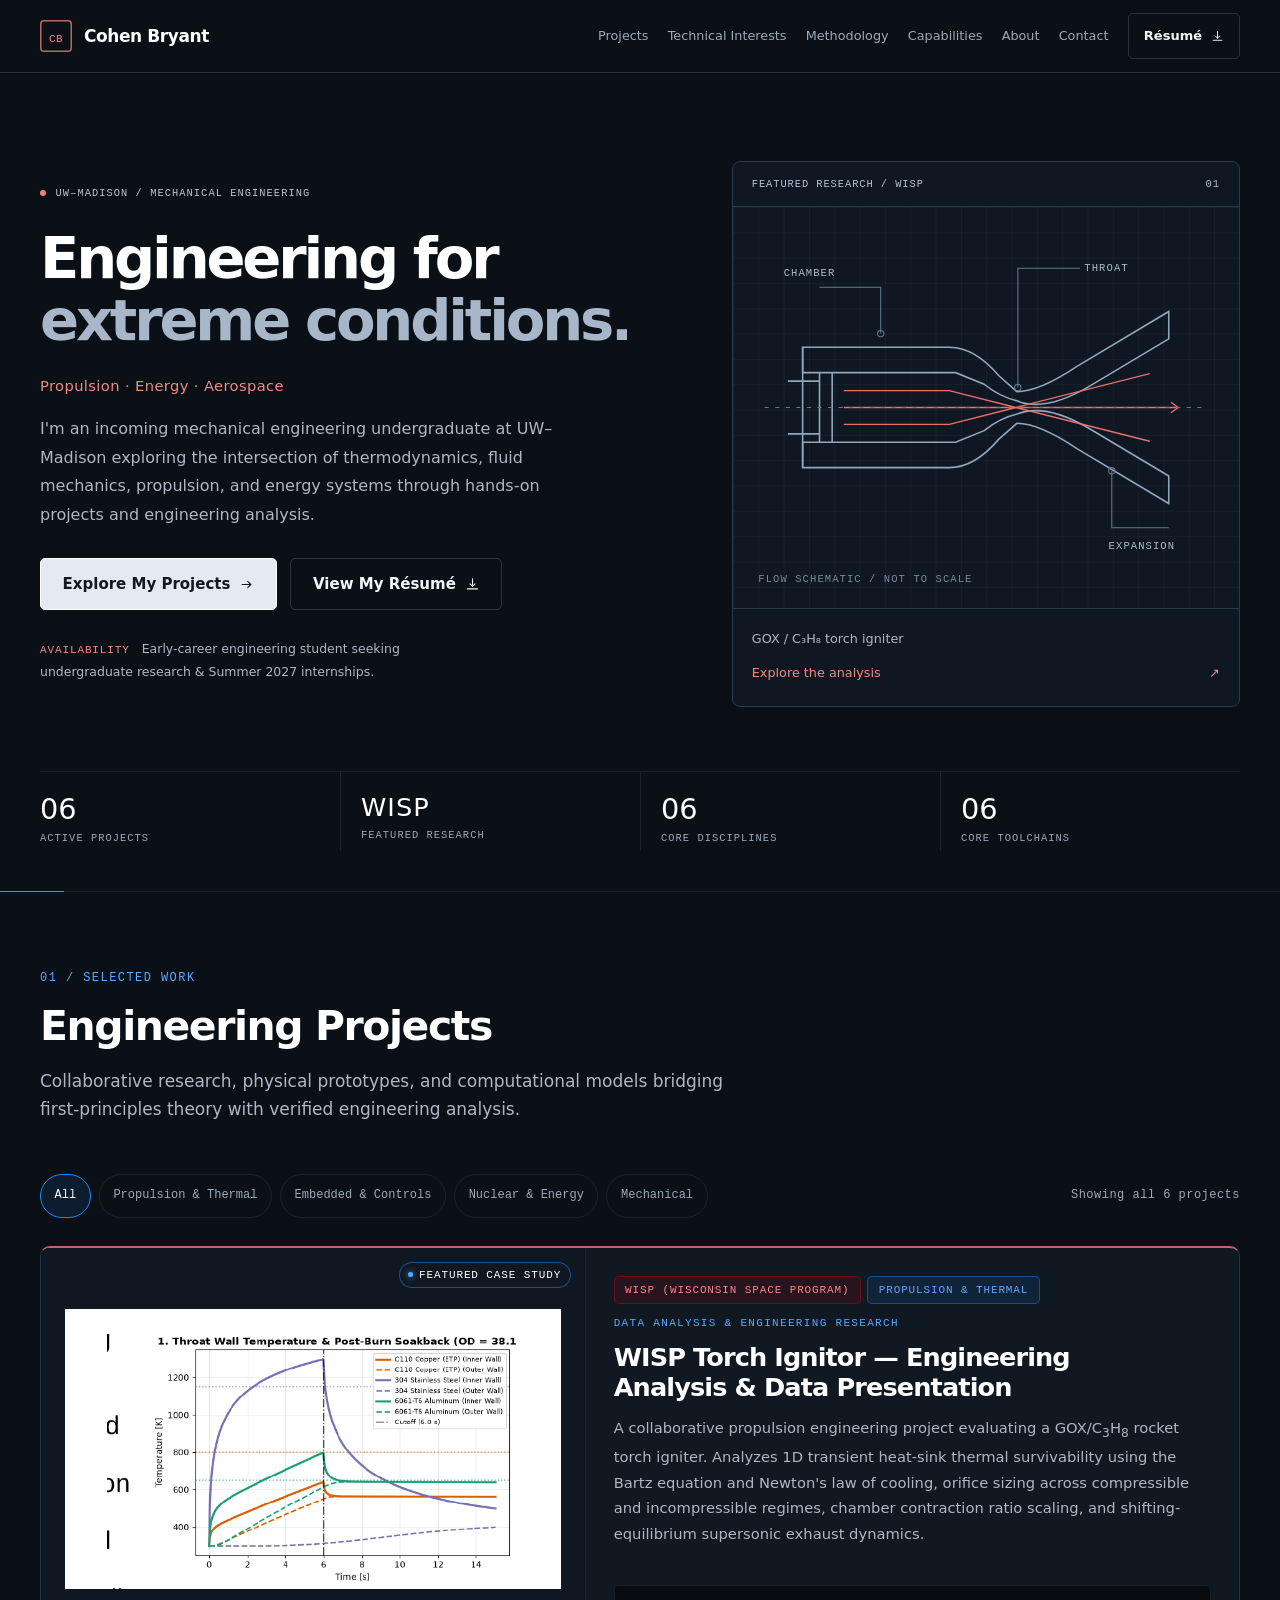
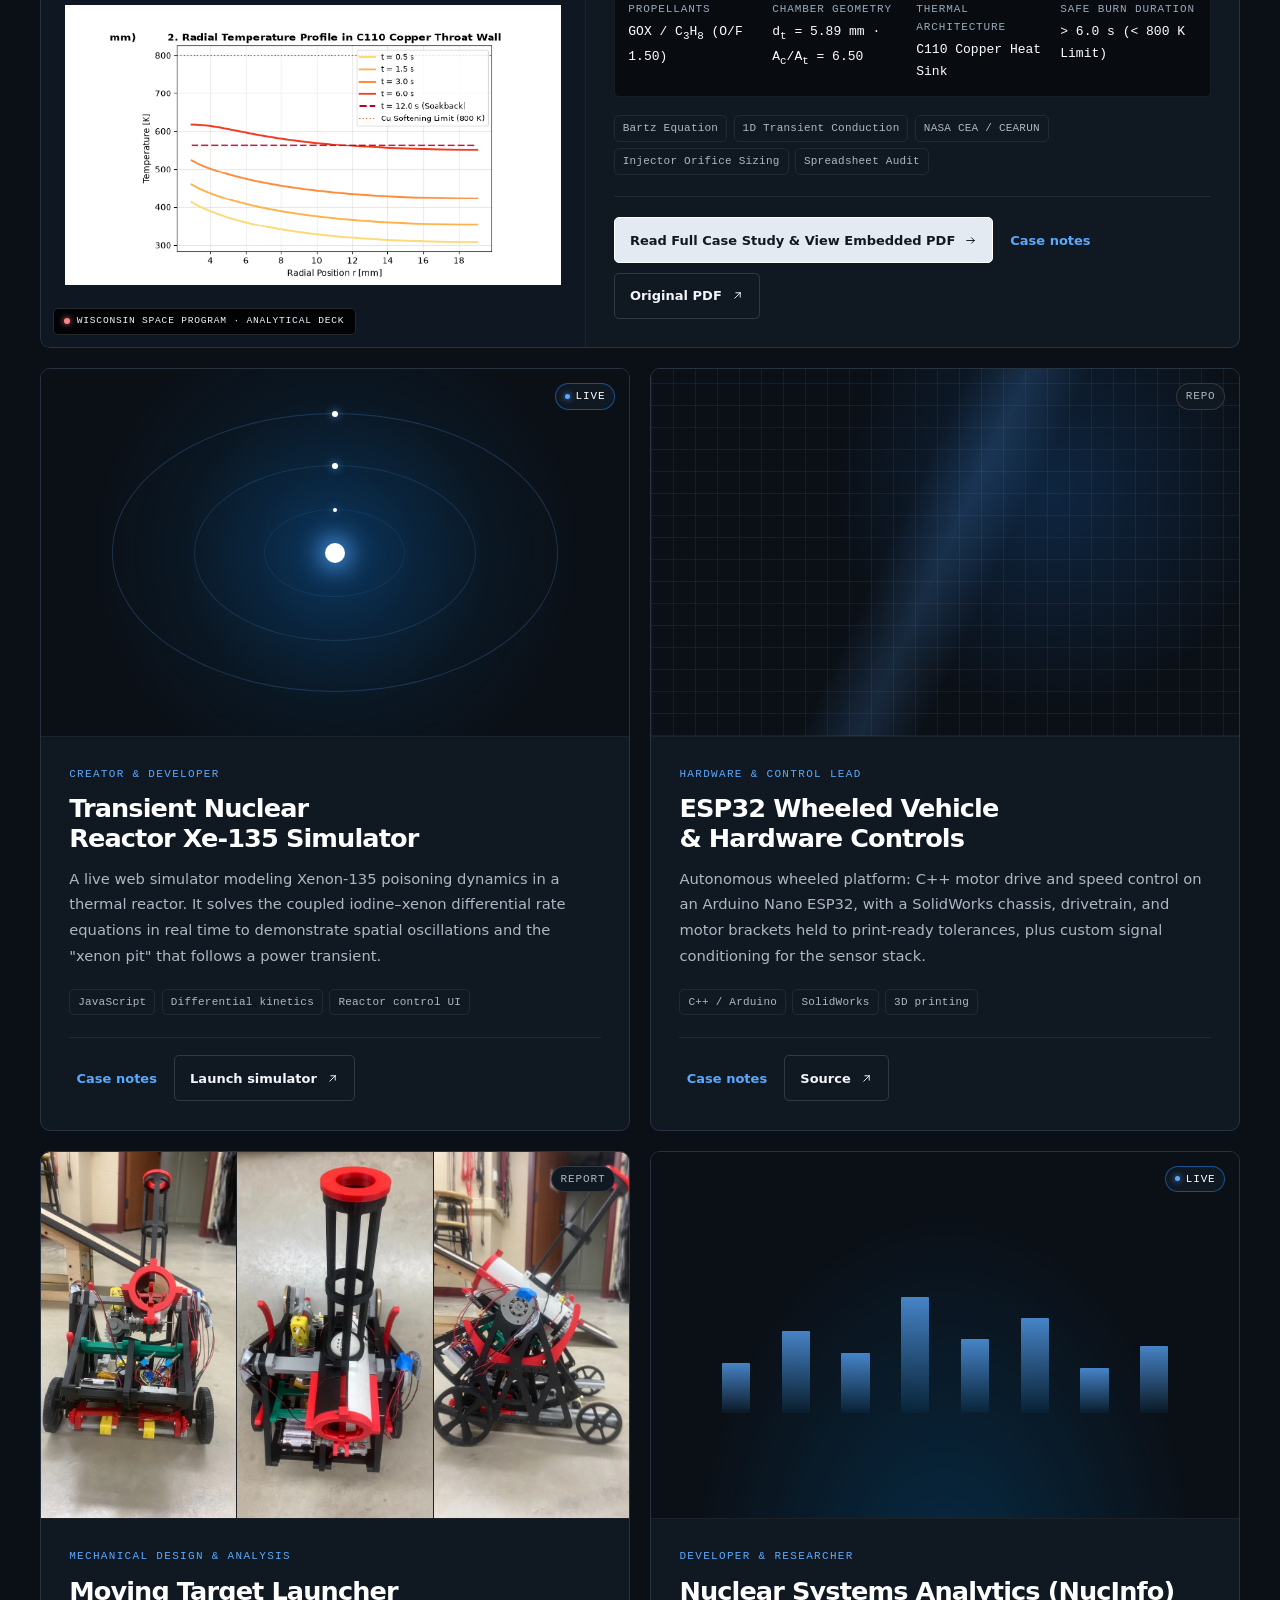
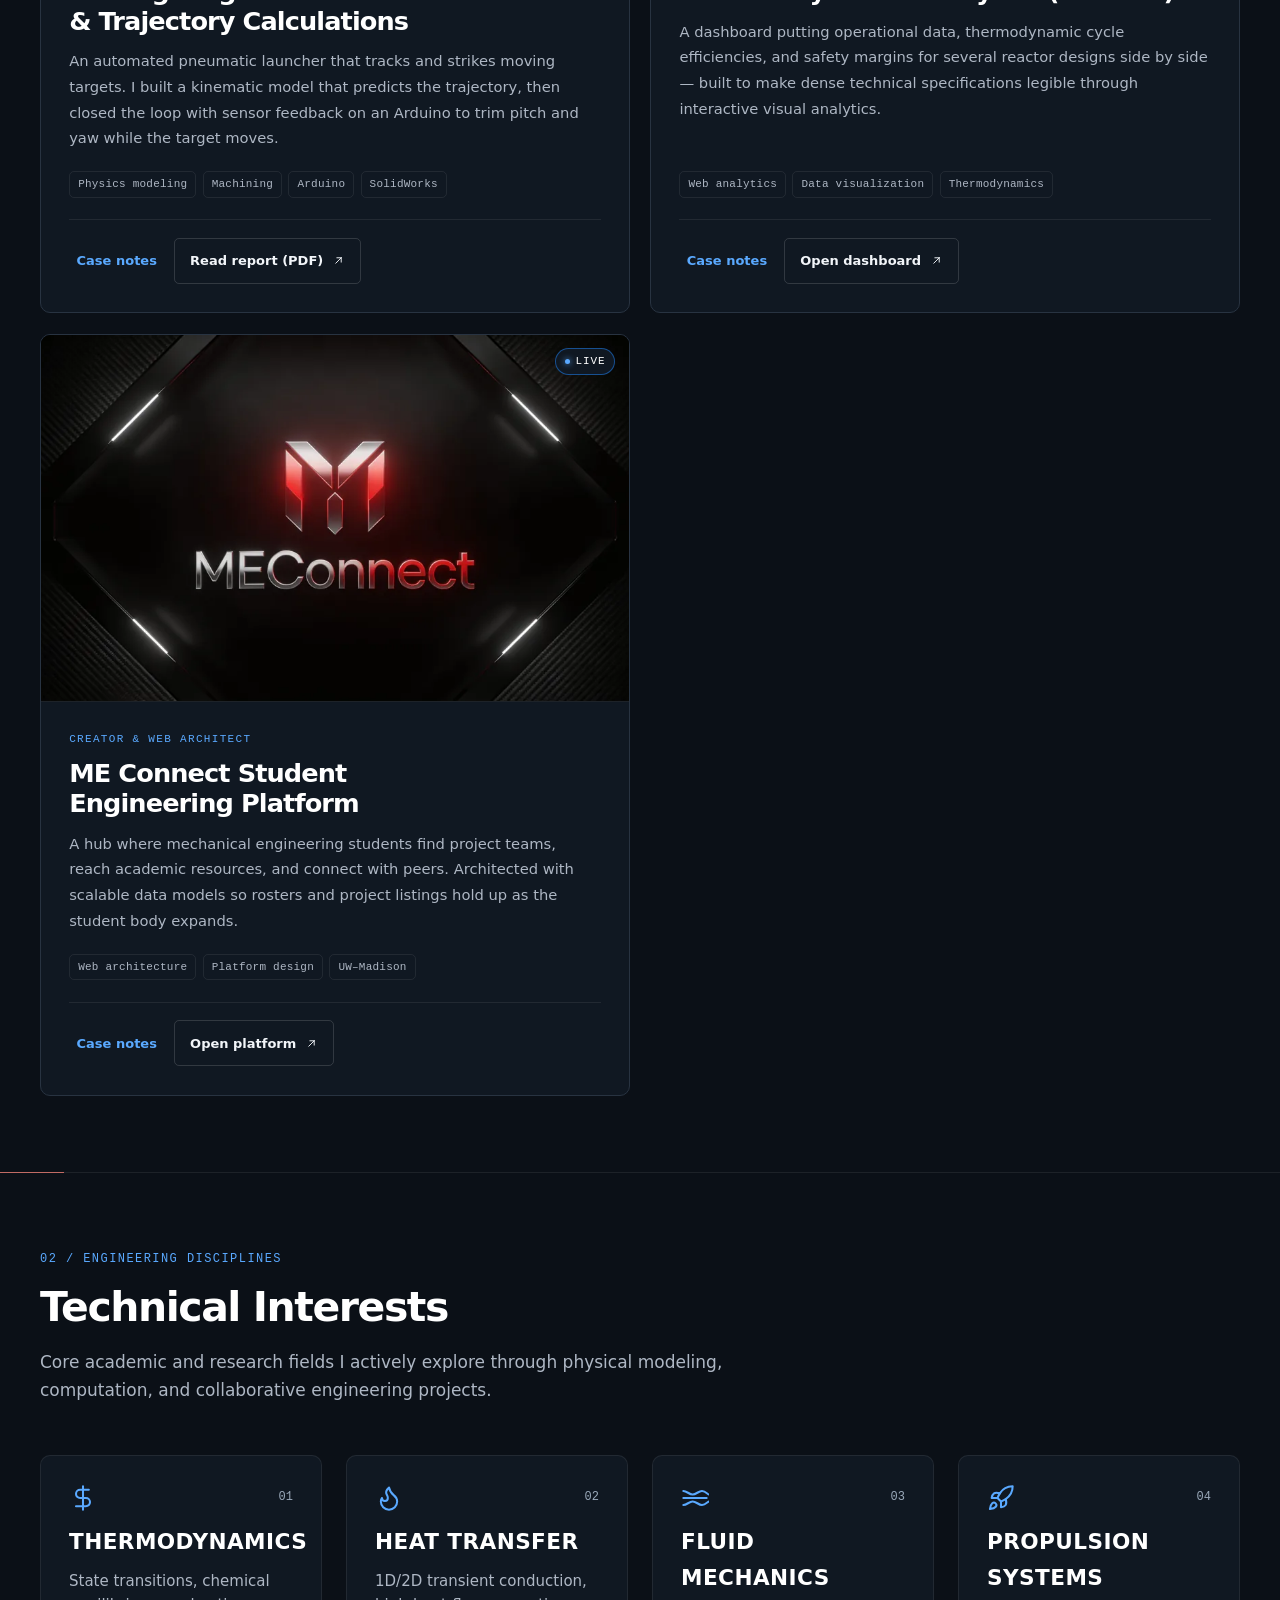
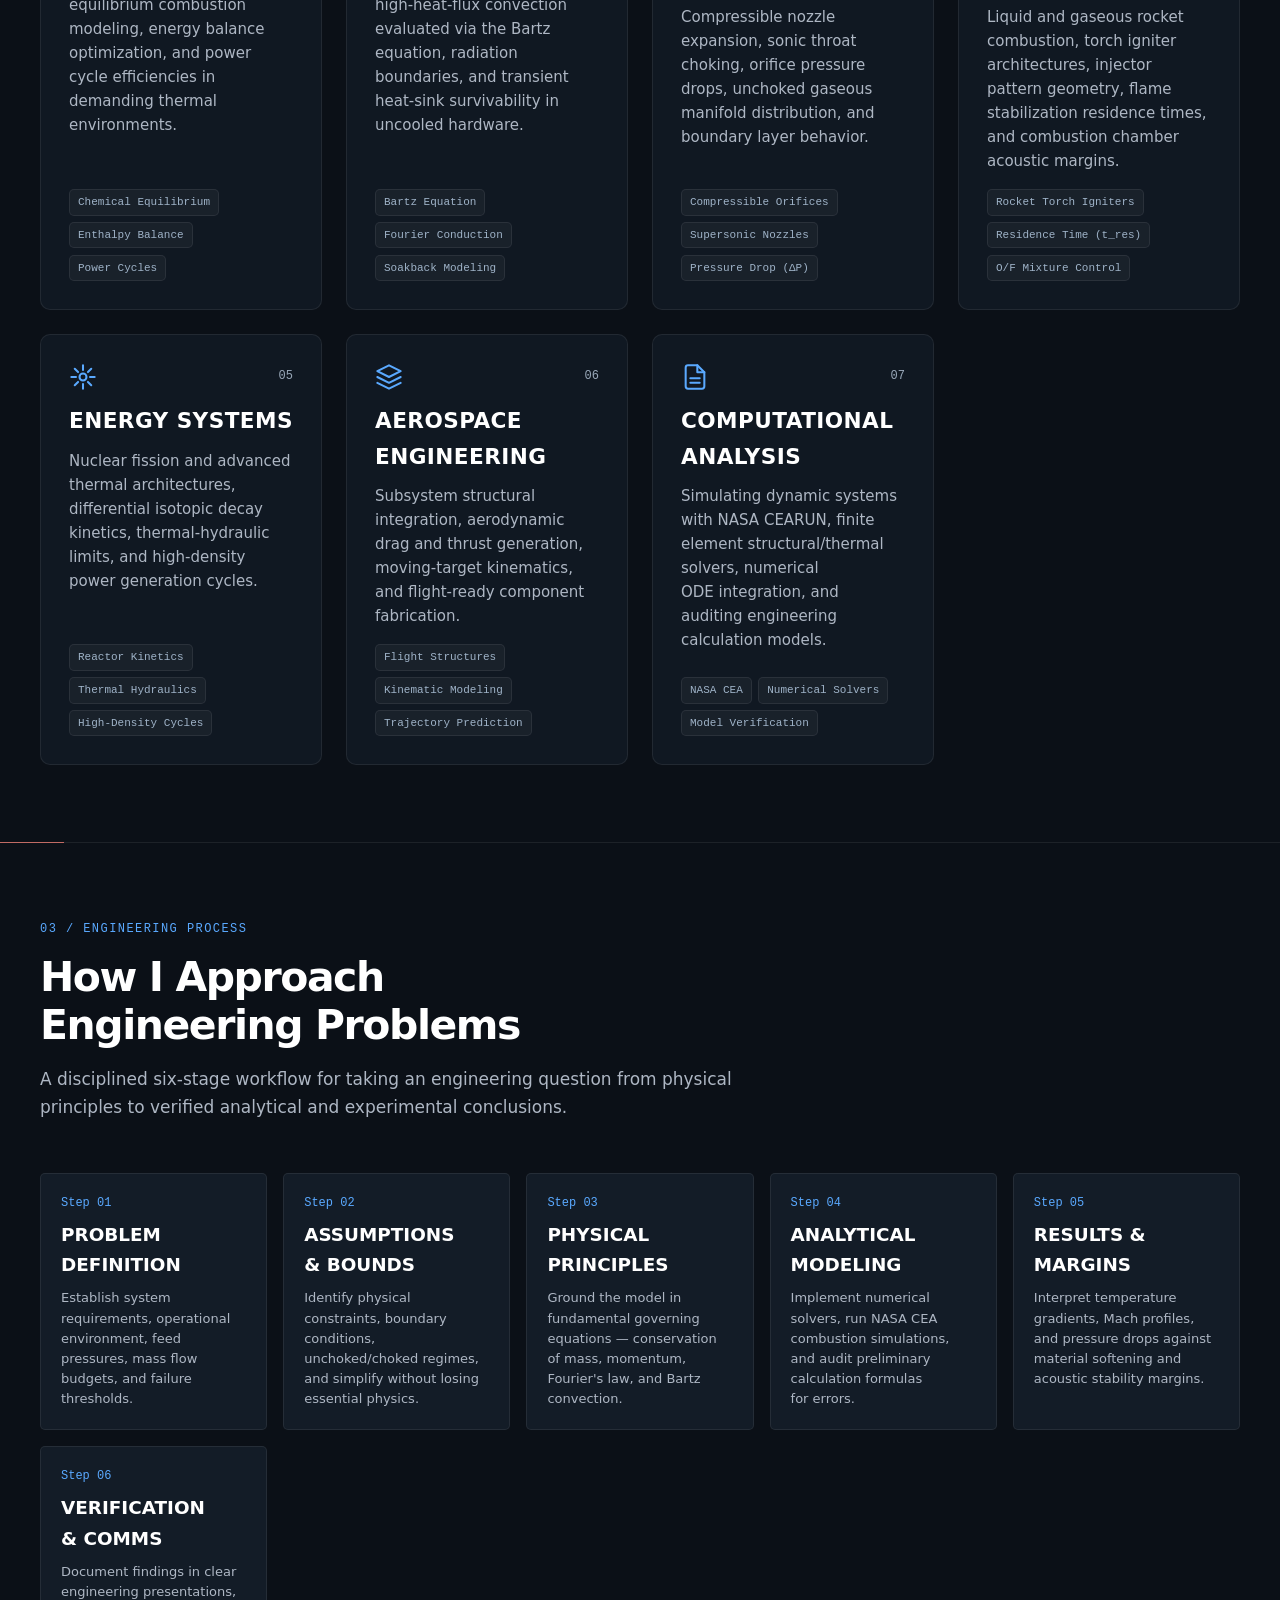
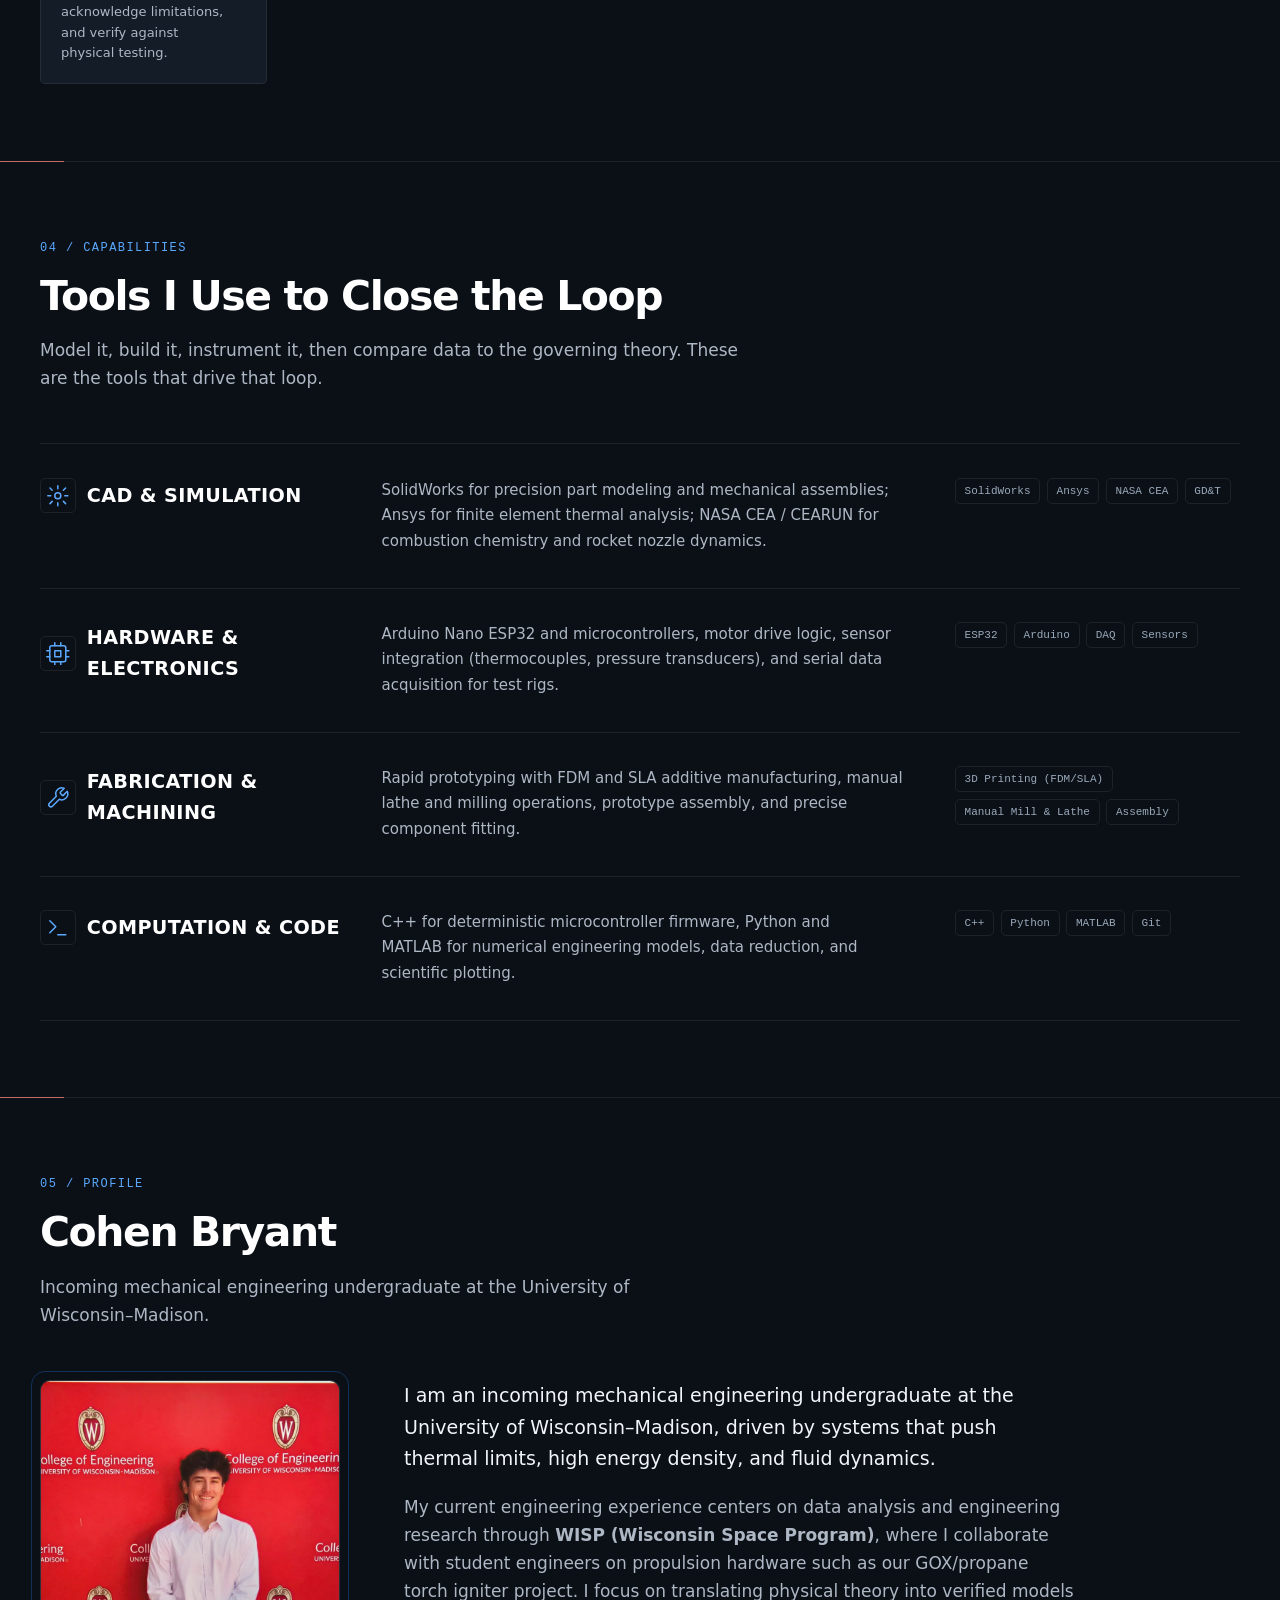
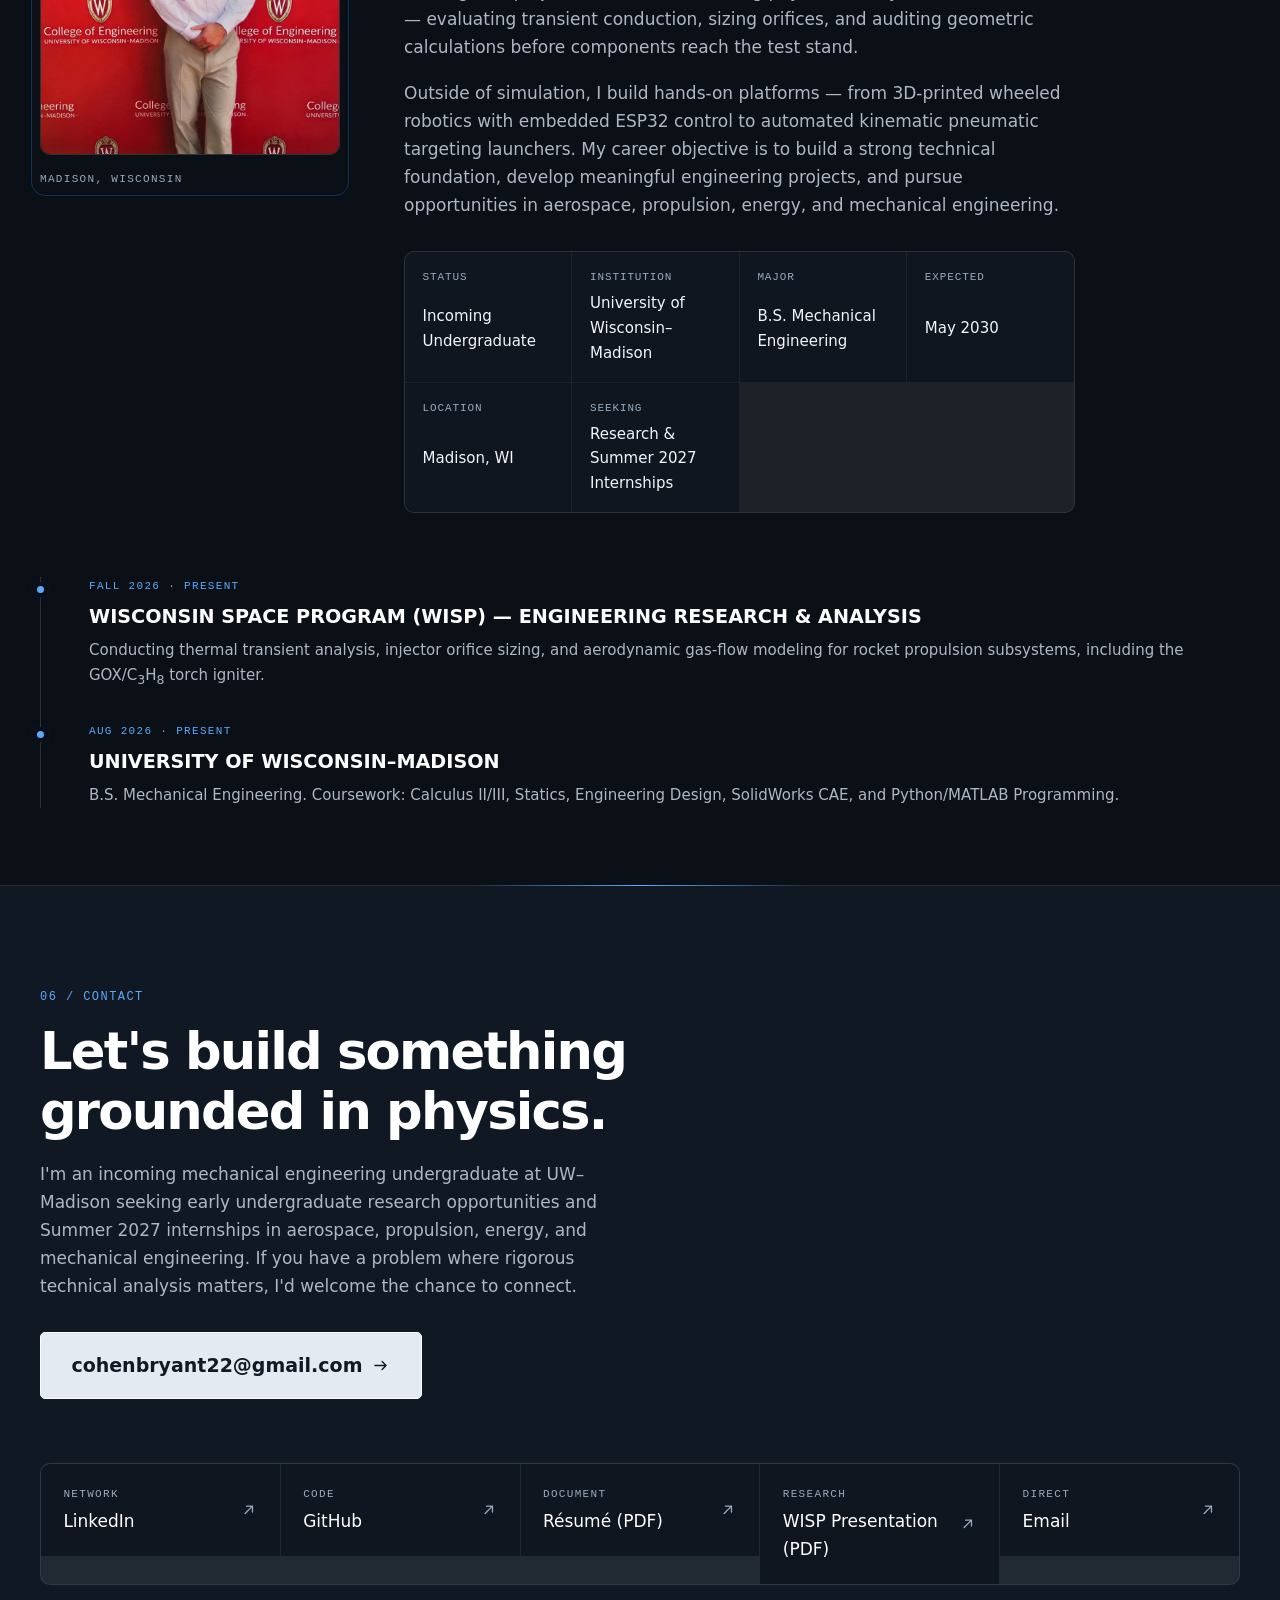
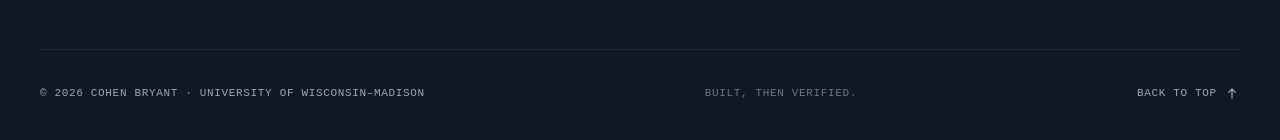
==== commit b34f2c6f: "Refine engineering portfolio design and reduce rendering overhead" ====
--- a/index.html
+++ b/index.html
@@ -7,7 +7,7 @@
 <title>Cohen Bryant — Mechanical Engineering | Propulsion, Energy &amp; Aerospace</title>
 <meta name="description" content="Cohen Bryant is an incoming mechanical engineering undergraduate at UW–Madison exploring thermodynamics, fluid mechanics, propulsion, and energy systems through hands-on projects, engineering research with WISP, and computational analysis.">
 <meta name="author" content="Cohen Bryant">
-<meta name="theme-color" content="#000000">
+<meta name="theme-color" content="#0b1017">
 <meta name="color-scheme" content="dark">
 
 <!--
@@ -40,9 +40,6 @@
 <link rel="apple-touch-icon" href="assets/apple-touch-icon.png">
 <link rel="manifest" href="site.webmanifest">
 
-<link rel="preconnect" href="https://fonts.googleapis.com">
-<link rel="preconnect" href="https://fonts.gstatic.com" crossorigin>
-<link rel="stylesheet" href="https://fonts.googleapis.com/css2?family=Barlow+Condensed:wght@500;600;700&family=IBM+Plex+Mono:wght@400;500;600&family=Inter:wght@400;500;600;700&display=swap">
 <link rel="stylesheet" href="styles.css">
 
 <script>document.documentElement.classList.add('js');</script>
@@ -143,10 +140,7 @@
 
 <a class="skip-link" href="#main">Skip to main content</a>
 
-<div class="backdrop" aria-hidden="true">
-    <div class="backdrop-grid"></div>
-    <div class="backdrop-noise"></div>
-</div>
+
 
 <header class="nav" data-nav>
     <div class="shell nav-inner">
@@ -179,25 +173,24 @@
             </ul>
         </nav>
     </div>
-    <div class="nav-progress" aria-hidden="true"><span data-progress></span></div>
 </header>
 
 <main id="main">
 
     <!-- ═══ HERO ═══════════════════════════════════════════════════ -->
     <section class="hero">
-        <canvas class="hero-stars" data-stars aria-hidden="true"></canvas>
-        <div class="hero-limb" aria-hidden="true"></div>
-        <div class="hero-vignette" aria-hidden="true"></div>
+
 
         <div class="shell hero-inner">
+            <div class="hero-copy">
             <p class="eyebrow hero-eyebrow" data-anim>
                 <span class="beacon" aria-hidden="true"></span>
-                UW–Madison · B.S. Mechanical Engineering · WISP Research
+                UW–Madison / Mechanical Engineering
             </p>
 
-            <h1 class="hero-title" data-anim>Mechanical Engineering<br>Propulsion, Energy &amp; Aerospace</h1>
-
+            <h1 class="hero-title" data-anim>Engineering for<br><span>extreme conditions.</span></h1>
+
+            <p class="hero-disciplines">Propulsion · Energy · Aerospace</p>
             <p class="hero-lede" data-anim>
                 I'm an incoming mechanical engineering undergraduate at UW–Madison exploring the intersection of thermodynamics, fluid mechanics, propulsion, and energy systems through hands-on projects and engineering analysis.
             </p>
@@ -218,6 +211,26 @@
                 Early-career engineering student seeking undergraduate research &amp; Summer 2027 internships.
             </p>
 
+            </div>
+            <figure class="hero-drawing">
+                <div class="drawing-heading"><span>Featured research / WISP</span><span>01</span></div>
+                <svg viewBox="0 0 480 380" role="img" aria-labelledby="flow-title flow-desc">
+                    <title id="flow-title">Conceptual torch igniter flow schematic</title>
+                    <desc id="flow-desc">A schematic chamber contracts at the throat and expands through a nozzle. Illustrative only, not a dimensioned project drawing.</desc>
+                    <defs><pattern id="drawing-grid" width="24" height="24" patternUnits="userSpaceOnUse"><path d="M24 0H0V24" fill="none" stroke="#243242" stroke-width=".6"/></pattern></defs>
+                    <rect width="480" height="380" fill="url(#drawing-grid)"/>
+                    <g fill="none" stroke="#91a7bc" stroke-width="1.5">
+                        <path d="M66 133H205Q229 133 252 160L269 175Q290 175 326 151L413 99V125L336 171Q296 194 270 184Q253 180 238 168L211 157H66Z"/>
+                        <path d="M66 247H205Q229 247 252 220L269 205Q290 205 326 229L413 281V255L336 209Q296 186 270 196Q253 200 238 212L211 223H66Z"/>
+                        <path d="M66 133V247M82 157V223M94 157V223M52 165H82M52 215H82"/>
+                    </g>
+                    <g fill="none" stroke="#e87168" stroke-width="1.3"><path d="M105 174H205L268 190L395 158M105 206H205L268 190L395 222M105 190H422"/><path d="m415 185 7 5-7 5"/></g>
+                    <path d="M30 190H450" fill="none" stroke="#64788e" stroke-dasharray="4 6"/>
+                    <g fill="none" stroke="#64788e"><path d="M140 120V76H82M270 171V58H329M359 250V304H413"/><circle cx="140" cy="120" r="3"/><circle cx="270" cy="171" r="3"/><circle cx="359" cy="250" r="3"/></g>
+                    <g fill="#acbccc" font-family="monospace" font-size="10" letter-spacing="1"><text x="48" y="65">CHAMBER</text><text x="333" y="61">THROAT</text><text x="356" y="324">EXPANSION</text><text x="24" y="355" fill="#788b9e">FLOW SCHEMATIC / NOT TO SCALE</text></g>
+                </svg>
+                <figcaption><span>GOX / C₃H₈ torch igniter</span><a href="projects/wisp-torch-ignitor.html">Explore the analysis <span aria-hidden="true">↗</span></a></figcaption>
+            </figure>
             <dl class="hero-stats" data-anim>
                 <div class="stat">
                     <dt class="stat-label">Active projects</dt>
@@ -266,8 +279,8 @@
                     <div class="card-visual">
                         <div class="viz-wisp">
                             <div class="viz-wisp-media">
-                                <img src="assets/figures/wisp-p1-g1-throat-temp.png" width="660" height="450" decoding="async" alt="WISP Torch Ignitor throat wall temperature and soakback analysis curves">
-                                <img src="assets/figures/wisp-p1-g2-radial-profile.png" width="660" height="450" decoding="async" alt="WISP Torch Ignitor radial temperature profile across C110 copper throat wall">
+                                <img src="assets/figures/wisp-p1-g1-throat-temp.png" loading="lazy" decoding="async" alt="WISP Torch Ignitor throat wall temperature and soakback analysis curves" width="660" height="450">
+                                <img src="assets/figures/wisp-p1-g2-radial-profile.png" loading="lazy" decoding="async" alt="WISP Torch Ignitor radial temperature profile across C110 copper throat wall" width="660" height="450">
                             </div>
                             <span class="viz-wisp-tag">
                                 <span class="beacon" aria-hidden="true" style="background:#ff858a; box-shadow:0 0 6px #ff858a;"></span>
@@ -387,9 +400,9 @@
                 <article class="card" data-anim data-tags="mechanical embedded">
                     <div class="card-visual">
                         <div class="viz-gallery">
-                            <img src="assets/launcher-front.jpg" width="768" height="1024" loading="lazy" decoding="async" alt="Launcher front view showing the wheeled chassis and ball feed tube">
-                            <img src="assets/launcher-top.jpg" width="768" height="1024" loading="lazy" decoding="async" alt="Launcher top view showing the barrel and feed mechanism">
-                            <img src="assets/launcher-side.jpg" width="768" height="1024" loading="lazy" decoding="async" alt="Launcher side view showing the structural framework">
+                            <img src="assets/launcher-front-480.webp" srcset="assets/launcher-front-480.webp 480w, assets/launcher-front-768.webp 768w" sizes="(max-width: 900px) 90vw, 560px" loading="lazy" decoding="async" alt="Launcher front view showing the wheeled chassis and ball feed tube" width="480" height="640">
+                            <img src="assets/launcher-top-480.webp" srcset="assets/launcher-top-480.webp 480w, assets/launcher-top-768.webp 768w" sizes="(max-width: 900px) 90vw, 560px" loading="lazy" decoding="async" alt="Launcher top view showing the barrel and feed mechanism" width="480" height="640">
+                            <img src="assets/launcher-side-480.webp" srcset="assets/launcher-side-480.webp 480w, assets/launcher-side-768.webp 768w" sizes="(max-width: 900px) 90vw, 560px" loading="lazy" decoding="async" alt="Launcher side view showing the structural framework" width="480" height="640">
                         </div>
                         <span class="card-status">Report</span>
                     </div>
@@ -444,7 +457,7 @@
                 <!-- ── PROJECT 6: ME CONNECT ── -->
                 <article class="card" data-anim data-tags="software mechanical">
                     <div class="card-visual">
-                        <img class="viz-photo" src="assets/seedream-4.5_a_cinematic_photo_of_A_high-end_modern_tech_logo_centered_on_a_deep_charcoal_bla-0.jpg" width="2560" height="1440" loading="lazy" decoding="async" alt="ME Connect platform brand mark">
+                        <img class="viz-photo" src="assets/me-connect-480.webp" srcset="assets/me-connect-480.webp 480w, assets/me-connect-960.webp 960w" sizes="(max-width: 900px) 90vw, 560px" loading="lazy" decoding="async" alt="ME Connect platform brand mark" width="480" height="270">
                         <span class="card-status is-live">Live</span>
                     </div>
                     <div class="card-body">
@@ -728,7 +741,7 @@
 
             <div class="profile">
                 <figure class="profile-figure" data-anim>
-                    <img src="assets/cohen-headshot.jpg" width="890" height="1024" loading="lazy" decoding="async" alt="Cohen Bryant at the UW–Madison College of Engineering">
+                    <img src="assets/cohen-headshot-480.webp" srcset="assets/cohen-headshot-480.webp 480w, assets/cohen-headshot-890.webp 890w" sizes="(max-width: 900px) 90vw, 560px" loading="lazy" decoding="async" alt="Cohen Bryant at the UW–Madison College of Engineering" width="480" height="552">
                     <figcaption>Madison, Wisconsin</figcaption>
                 </figure>
 
--- a/styles.css
+++ b/styles.css
@@ -34,10 +34,10 @@
         color-scheme: dark;
 
         /* Surfaces — pure black base, barely-lifted panels */
-        --black: #000000;
-        --surface-1: #05070a;
-        --surface-2: #090c11;
-        --surface-3: #0e1218;
+        --black: #0b1017;
+        --surface-1: #0f1620;
+        --surface-2: #131c27;
+        --surface-3: #192431;
 
         /* Hairlines — the primary structural device of this design */
         --hair: rgba(255, 255, 255, 0.075);
@@ -48,7 +48,7 @@
         --white: #ffffff;
         --ink-1: #f2f5f9;
         --ink-2: #aeb7c4;
-        --ink-3: #828d9c;
+        --ink-3: #9aa9ba;
 
         /* Accent — SpaceX/Electric blue & UW–Madison Red */
         --blue-deep: #005288;
@@ -63,9 +63,9 @@
         --uw-red-glow: rgba(197, 5, 12, 0.32);
 
         /* Typography */
-        --font-display: 'Barlow Condensed', 'Arial Narrow', system-ui, sans-serif;
-        --font-sans: 'Inter', system-ui, -apple-system, 'Segoe UI', sans-serif;
-        --font-mono: 'IBM Plex Mono', ui-monospace, 'Cascadia Mono', monospace;
+        --font-display: 'Segoe UI', system-ui, -apple-system, sans-serif;
+        --font-sans: system-ui, -apple-system, 'Segoe UI', sans-serif;
+        --font-mono: ui-monospace, 'Cascadia Mono', monospace;
 
         --fs-micro: 0.6875rem;
         --fs-xs: 0.75rem;
@@ -85,12 +85,12 @@
         --band-y: clamp(4.5rem, 8vw, 8rem);
         --gap: clamp(1rem, 1.6vw, 1.5rem);
 
-        --radius: 3px;
-        --radius-lg: 6px;
+        --radius: 5px;
+        --radius-lg: 10px;
 
         --ease: cubic-bezier(0.16, 1, 0.3, 1);
         --ease-out: cubic-bezier(0.33, 1, 0.68, 1);
-        --dur: 0.55s;
+        --dur: 0.18s;
     }
 
     @media (prefers-reduced-transparency: reduce) {
@@ -123,30 +123,6 @@
         border-radius: 2px;
     }
     :focus:not(:focus-visible) { outline: none; }
-
-    /* Fixed background field: hairline grid, faded from the top */
-    .backdrop {
-        position: fixed;
-        inset: 0;
-        z-index: -1;
-        pointer-events: none;
-    }
-    .backdrop-grid {
-        position: absolute;
-        inset: 0;
-        background-size: 80px 80px;
-        background-image:
-            linear-gradient(rgba(159, 179, 200, 0.05) 1px, transparent 1px),
-            linear-gradient(90deg, rgba(159, 179, 200, 0.05) 1px, transparent 1px);
-        mask-image: radial-gradient(ellipse 90% 55% at 50% 0%, #000 5%, transparent 70%);
-        -webkit-mask-image: radial-gradient(ellipse 90% 55% at 50% 0%, #000 5%, transparent 70%);
-    }
-    .backdrop-noise {
-        position: absolute;
-        inset: 0;
-        opacity: 0.028;
-        background-image: url("data:image/svg+xml,%3Csvg xmlns='http://www.w3.org/2000/svg' viewBox='0 0 200 200'%3E%3Cfilter id='n'%3E%3CfeTurbulence type='fractalNoise' baseFrequency='0.8' numOctaves='4' stitchTiles='stitch'/%3E%3C/filter%3E%3Crect width='100%25' height='100%25' filter='url(%23n)'/%3E%3C/svg%3E");
-    }
 
     /* Scrollbar */
     @supports selector(::-webkit-scrollbar) {
@@ -227,7 +203,7 @@
         border-radius: 50%;
         background: var(--blue);
         box-shadow: 0 0 0 0 var(--blue-glow);
-        animation: beacon 2.4s ease-out infinite;
+
     }
     @keyframes beacon {
         0%   { box-shadow: 0 0 0 0 rgba(30, 136, 255, 0.55); }
@@ -365,8 +341,8 @@
         top: 0;
         z-index: 100;
         background: rgba(0, 0, 0, 0.72);
-        backdrop-filter: blur(16px) saturate(1.4);
-        -webkit-backdrop-filter: blur(16px) saturate(1.4);
+
+        backdrop-filter: none;
         border-bottom: 1px solid transparent;
         transition: background-color 0.35s var(--ease), border-color 0.35s var(--ease);
     }
@@ -528,8 +504,8 @@
         gap: 0.35rem;
         padding: 0.2rem 0.55rem;
         background: rgba(0, 0, 0, 0.65);
-        backdrop-filter: blur(6px);
-        -webkit-backdrop-filter: blur(6px);
+
+        backdrop-filter: none;
         border: 1px solid var(--hair-mid);
         border-radius: 999px;
         color: var(--ink-2);
@@ -607,7 +583,7 @@
         border-radius: 50%;
         background: var(--white);
         box-shadow: 0 0 24px 4px var(--blue-lift), 0 0 70px 12px var(--blue-glow);
-        animation: core 4s ease-in-out infinite;
+
     }
     @keyframes core {
         0%, 100% { box-shadow: 0 0 24px 4px var(--blue-lift), 0 0 70px 12px var(--blue-glow); }
@@ -617,7 +593,7 @@
         position: absolute;
         border: 1px solid rgba(90, 169, 255, 0.22);
         border-radius: 50%;
-        animation: spin 22s linear infinite;
+
     }
     .viz-ring::after {
         content: '';
@@ -723,8 +699,8 @@
     }
     .case::backdrop {
         background: rgba(0, 0, 0, 0.78);
-        backdrop-filter: blur(6px);
-        -webkit-backdrop-filter: blur(6px);
+
+        backdrop-filter: none;
     }
     .case-inner {
         display: flex;
@@ -902,8 +878,8 @@
         gap: 0.4rem;
         padding: 0.3rem 0.65rem;
         background: rgba(0, 0, 0, 0.85);
-        backdrop-filter: blur(8px);
-        -webkit-backdrop-filter: blur(8px);
+
+        backdrop-filter: none;
         border: 1px solid var(--hair-mid);
         border-radius: var(--radius);
         font-family: var(--font-mono);
@@ -1094,8 +1070,8 @@
         top: 4.5rem;
         z-index: 10;
         background: rgba(0, 0, 0, 0.88);
-        backdrop-filter: blur(12px);
-        -webkit-backdrop-filter: blur(12px);
+
+        backdrop-filter: none;
         border-bottom: 1px solid var(--hair);
         padding: 0.65rem 0;
         overflow-x: auto;
@@ -1120,7 +1096,7 @@
         font-size: var(--fs-micro);
         color: var(--ink-2);
         border: 1px solid transparent;
-        transition: all 0.2s ease;
+        transition: color 0.2s ease, border-color 0.2s ease;
     }
     .case-subnav-link:hover,
     .case-subnav-link.is-active {
@@ -1393,7 +1369,7 @@
         font-size: var(--fs-micro);
         color: var(--ink-2);
         border-radius: calc(var(--radius) - 1px);
-        transition: all 0.2s ease;
+        transition: color 0.2s ease, border-color 0.2s ease;
     }
     .doc-view-btn.is-active {
         background: var(--blue-wash);
@@ -1477,40 +1453,6 @@
         padding-block: clamp(3.25rem, 6vw, 5.5rem) clamp(3.5rem, 6vw, 5.5rem);
         overflow: hidden;
         isolation: isolate;
-    }
-
-    .hero-stars {
-        position: absolute;
-        inset: 0;
-        z-index: -3;
-        width: 100%;
-        height: 100%;
-    }
-
-    /* Planetary limb — an Earth horizon seen from orbit, in pure CSS */
-    .hero-limb {
-        position: absolute;
-        left: 50%;
-        top: 82%;
-        z-index: -2;
-        width: 220vw;
-        aspect-ratio: 1;
-        translate: -50% 0;
-        border-radius: 50%;
-        background: radial-gradient(circle at 50% 6%, #071726 0%, #020610 26%, #000 52%);
-        box-shadow:
-            0 -1px 0 1px rgba(140, 200, 255, 0.28),
-            0 -14px 44px -8px rgba(30, 136, 255, 0.32),
-            0 -60px 150px -20px rgba(0, 82, 136, 0.5);
-    }
-
-    .hero-vignette {
-        position: absolute;
-        inset: 0;
-        z-index: -1;
-        background:
-            radial-gradient(ellipse 60% 50% at 85% 8%, rgba(0, 82, 136, 0.22), transparent 62%),
-            linear-gradient(180deg, rgba(0, 0, 0, 0.55) 0%, transparent 28%, transparent 72%, rgba(0, 0, 0, 0.7) 100%);
     }
 
     .hero-inner { position: relative; }
@@ -2029,7 +1971,7 @@
     .profile-figure { max-width: 280px; }
 }
 
-@media (max-width: 820px) {
+@media (max-width: 1080px) {
     .nav-toggle { display: grid; }
 
     .nav-panel {
@@ -2191,3 +2133,109 @@
         word-break: break-all;
     }
 }
+
+/* Editorial engineering system: static geometry, native type, quiet surfaces. */
+:root { --fs-title: clamp(1.8rem, 3.2vw, 2.7rem); --track-wide: .12em; }
+.nav, .nav.is-stuck { background: #0b1017; border-bottom: 1px solid var(--hair-mid); }
+.nav-list { gap: 1.2rem; }
+.nav-list > li > a:not(.btn) { font-size: .8rem; min-height: 44px; align-items: center; }
+.nav-idx { display: none; }
+.brand-name { text-transform: none; letter-spacing: -.025em; font-weight: 650; }
+.brand-mark { color: #ee8c82; }
+.hero { min-height: 0; padding-block: 5.5rem 2.5rem; }
+.hero-inner { display: grid; grid-template-columns: minmax(0, 1.25fr) minmax(0, 1fr); gap: 2.5rem 3.5rem; align-items: center; }
+.hero-eyebrow { font-size: .65rem; letter-spacing: .1em; color: #b7c5d3; margin-bottom: 1.6rem; }
+.hero-eyebrow .beacon { background: #ec8179; box-shadow: none; }
+.hero-title { font-size: clamp(2.6rem, 4.5vw, 4.1rem); font-weight: 600; line-height: 1.08; letter-spacing: -.055em; text-transform: none; text-wrap: initial; margin-bottom: 1.4rem; }
+.hero-title span { color: #a7b7c9; }
+.hero-disciplines { color: #ee8c82; font-size: .92rem; letter-spacing: .025em; margin-bottom: 1rem; }
+.hero-lede { font-size: 1rem; max-width: 55ch; line-height: 1.8; }
+.hero-availability { display: block; font-size: .78rem; margin: 0; max-width: 57ch; line-height: 1.8; }
+.availability-key { display: inline-block; margin-right: .5rem; border: 0; padding: 0; background: none; color: #ee8c82; }
+.hero-stats { grid-column: 1 / -1; margin-top: 1.5rem; }
+.stat-value { font-size: 1.8rem; font-weight: 500; }
+.stat-label { font-size: .65rem; }
+.hero-drawing { border: 1px solid #2b3949; border-radius: 8px; background: #0e1722; overflow: hidden; }
+.drawing-heading { display: flex; justify-content: space-between; padding: 1rem 1.2rem; border-bottom: 1px solid #2b3949; color: #b6c4d4; font: .65rem var(--font-mono); text-transform: uppercase; letter-spacing: .09em; }
+.hero-drawing svg { width: 100%; height: auto; }
+.hero-drawing figcaption { display: grid; gap: .5rem; padding: 1.2rem; border-top: 1px solid #2b3949; font-size: .8rem; }
+.hero-drawing figcaption > span { color: var(--ink-2); }
+.hero-drawing a { color: #ee8c82; min-height: 30px; display: inline-flex; align-items: center; justify-content: space-between; }
+.btn { min-height: 46px; text-transform: none; letter-spacing: 0; border-radius: 5px; }
+.btn-solid { background: #e3eaf2; color: #111923; }
+.btn-solid:hover { background: #fff; color: #111923; }
+.band-title, .card-title, .case-hero-title, .case-section-title, .footer-title, .case-title { text-transform: none; letter-spacing: -.035em; line-height: 1.16; }
+.band-title { font-weight: 550; }
+.band-head { max-width: 72ch; }
+.band-sub { max-width: 66ch; }
+.band { padding-block: clamp(3.5rem, 6vw, 6rem); }
+.band::before { background: #c26b64; width: 64px; }
+.card { background: #101822; border-color: #283341; transition: border-color .18s ease, transform .18s ease; }
+.card:hover { box-shadow: none; border-color: #63788d; transform: translateY(-2px); }
+.card-title { font-size: clamp(1.25rem, 2vw, 1.65rem); }
+.card-desc { font-size: .92rem; line-height: 1.75; }
+.card.is-featured { grid-template-columns: minmax(0, 1fr) minmax(0, 1.2fr); border-top: 2px solid #b86a65; }
+.viz-wisp { background: #0b121c; }
+.viz-wisp-media { padding: 3.5rem 1.5rem; gap: 1rem; }
+.viz-wisp-media img { object-fit: contain; background: white; }
+.card-status { background: #101822; }
+.chip-btn, .doc-view-btn { min-height: 44px; }
+.chip-btn { text-transform: none; letter-spacing: 0; }
+.interest-card, .method-step { background: #101822; }
+.case-hero { padding-block: 3rem; background: #101823; }
+.case-hero-title { max-width: 24ch; font-size: clamp(2rem, 4.5vw, 4rem); font-weight: 550; }
+.case-hero-lede { max-width: 85ch; font-size: 1rem; }
+.case-meta-bar { background: #0b131d; border-color: #2b3949; }
+.case-subnav { background: #0b1017; }
+.case-subnav-link { min-height: 44px; border-radius: 4px; }
+.case-section { scroll-margin-top: 4rem; }
+.case-section-title { font-size: clamp(1.65rem, 3vw, 2.45rem); }
+.figure-card { border-color: #344455; }
+.doc-viewer { border-color: #344455; }
+.doc-viewer-bar { gap: 1.2rem; flex-wrap: wrap; padding: 1.25rem; }
+.doc-viewer-title { overflow-wrap: anywhere; }
+.doc-iframe-container { height: min(78svh, 900px); min-height: 420px; }
+.doc-fallback { padding: 1.25rem; }
+.doc-page-header { flex-wrap: wrap; gap: .5rem; }
+.doc-view-toggle { display: none; }
+.js .doc-view-toggle { display: flex; }
+.footer { background: #101823; }
+.footer-title { font-size: clamp(2rem, 4vw, 3.6rem); }
+.case-close { width: 44px; height: 44px; }
+.viz-photo, .viz-gallery img, .profile-figure img { filter: none; transition: none; }
+.card:hover .viz-photo { transform: none; }
+@media (max-width: 1080px) {
+    .hero-inner { gap: 2rem; }
+    .hero-title { font-size: clamp(2.6rem, 5vw, 3.5rem); }
+    .nav-list > li > a:not(.btn) { font-size: 1rem; }
+    .nav-panel { transition: none; max-height: calc(100svh - 4.5rem); overflow-y: auto; }
+}
+@media (max-width: 900px) {
+    .card.is-featured { grid-template-columns: minmax(0, 1fr); }
+}
+@media (max-width: 760px) {
+    .hero { padding-block: 3rem 2rem; }
+    .hero-inner { grid-template-columns: minmax(0, 1fr); }
+    .hero-drawing { max-width: 520px; width: 100%; }
+    .hero-stats { margin-top: 0; }
+    .hero-title { font-size: clamp(2.4rem, 8vw, 3.7rem); }
+    .hero-eyebrow { font-size: .62rem; }
+    .hero-drawing svg { max-height: 300px; }
+    .case-hero-title { font-size: clamp(2rem, 7.5vw, 3.2rem); }
+}
+@media (prefers-reduced-motion: reduce) {
+    .card:hover { transform: none; }
+}
+
+@media (max-width: 1080px) {
+    html:not(.js) .nav-inner { flex-wrap: wrap; }
+    html:not(.js) .nav-toggle { display: none; }
+    html:not(.js) .nav-panel { position: static; visibility: visible; grid-template-rows: 1fr; width: 100%; }
+}
+/* Long technical actions and contact addresses remain usable on narrow phones. */
+.btn { white-space: normal; max-width: 100%; min-width: 0; overflow-wrap: anywhere; text-align: center; }
+.btn .icon { flex-shrink: 0; }
+.viz-wisp-media { grid-template-columns: minmax(0, 1fr); align-content: center; background: #0e1722; }
+.viz-wisp-media img { height: auto; min-height: 0; max-height: 280px; aspect-ratio: 660 / 450; opacity: 1; }
+.card:hover .viz-wisp-media img { transform: none; }
+.viz-wisp-tag { max-width: calc(100% - 1.5rem); font-size: .6rem; }
